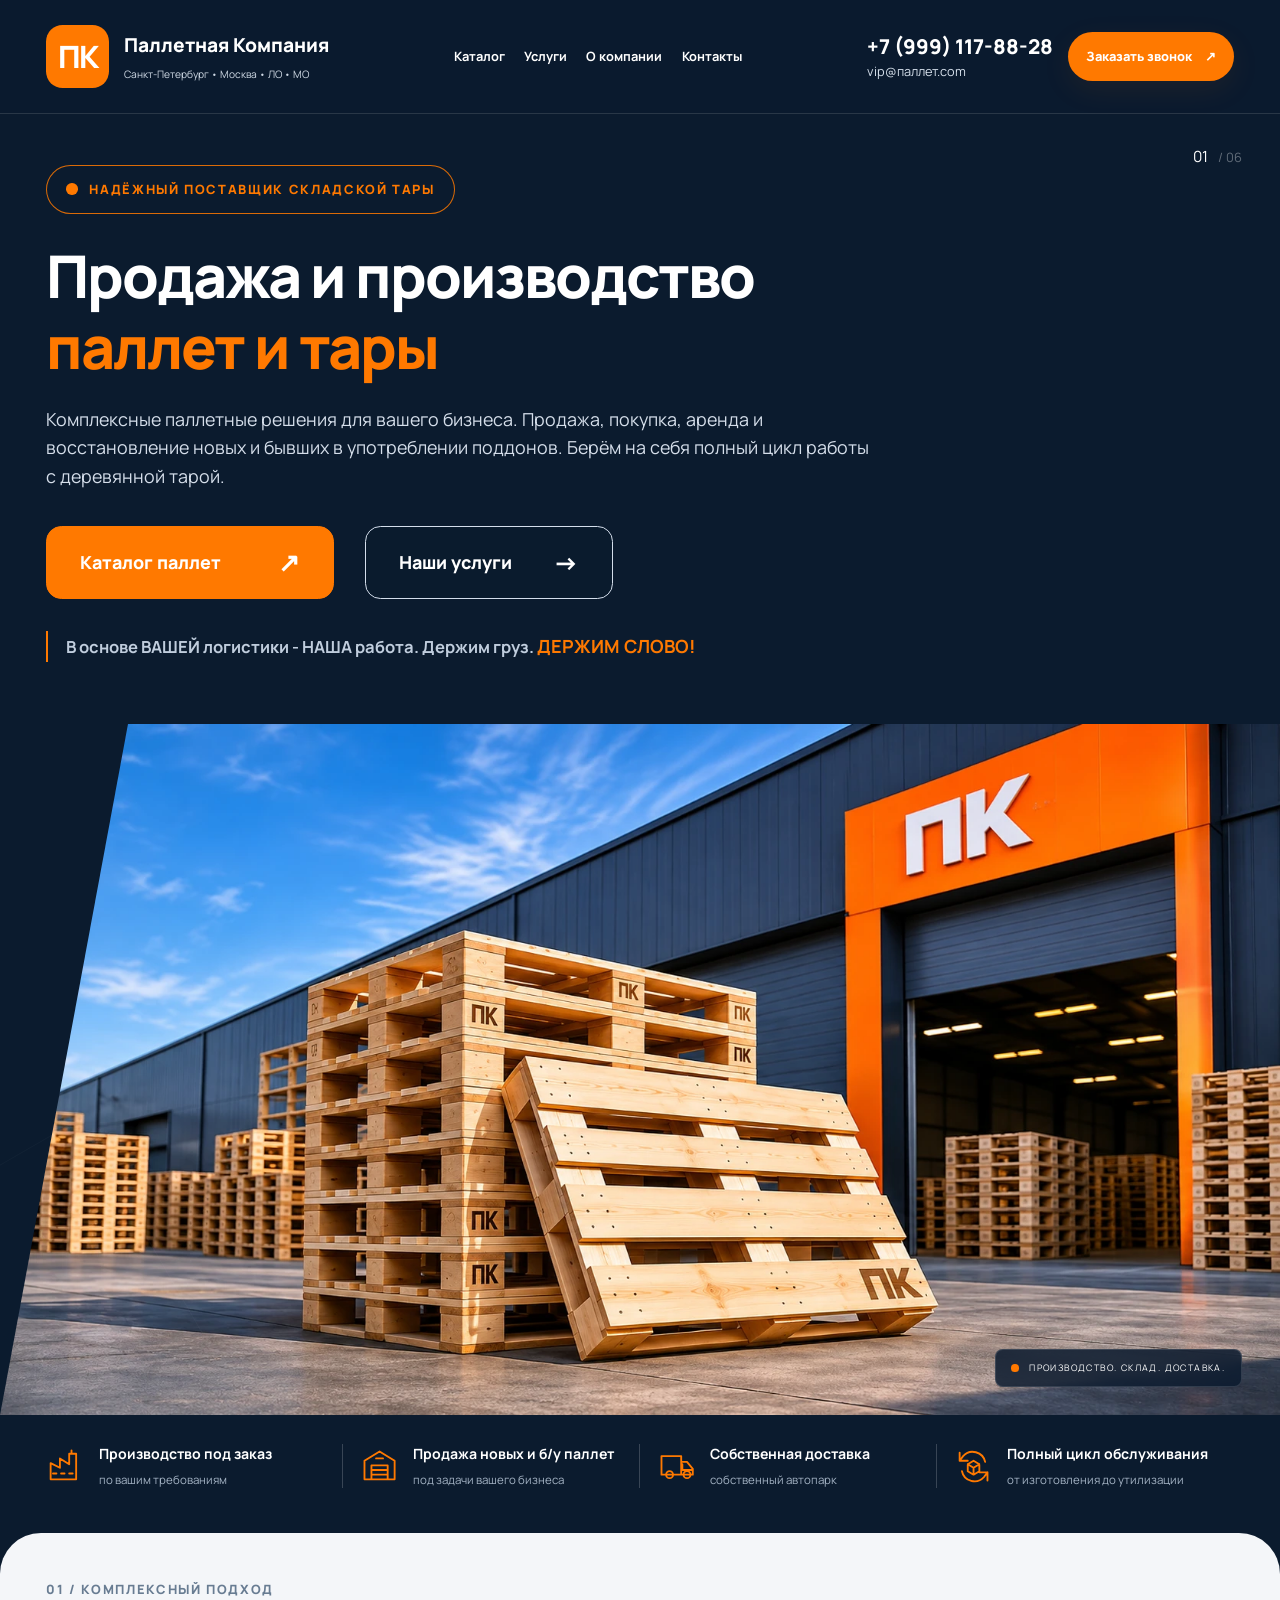
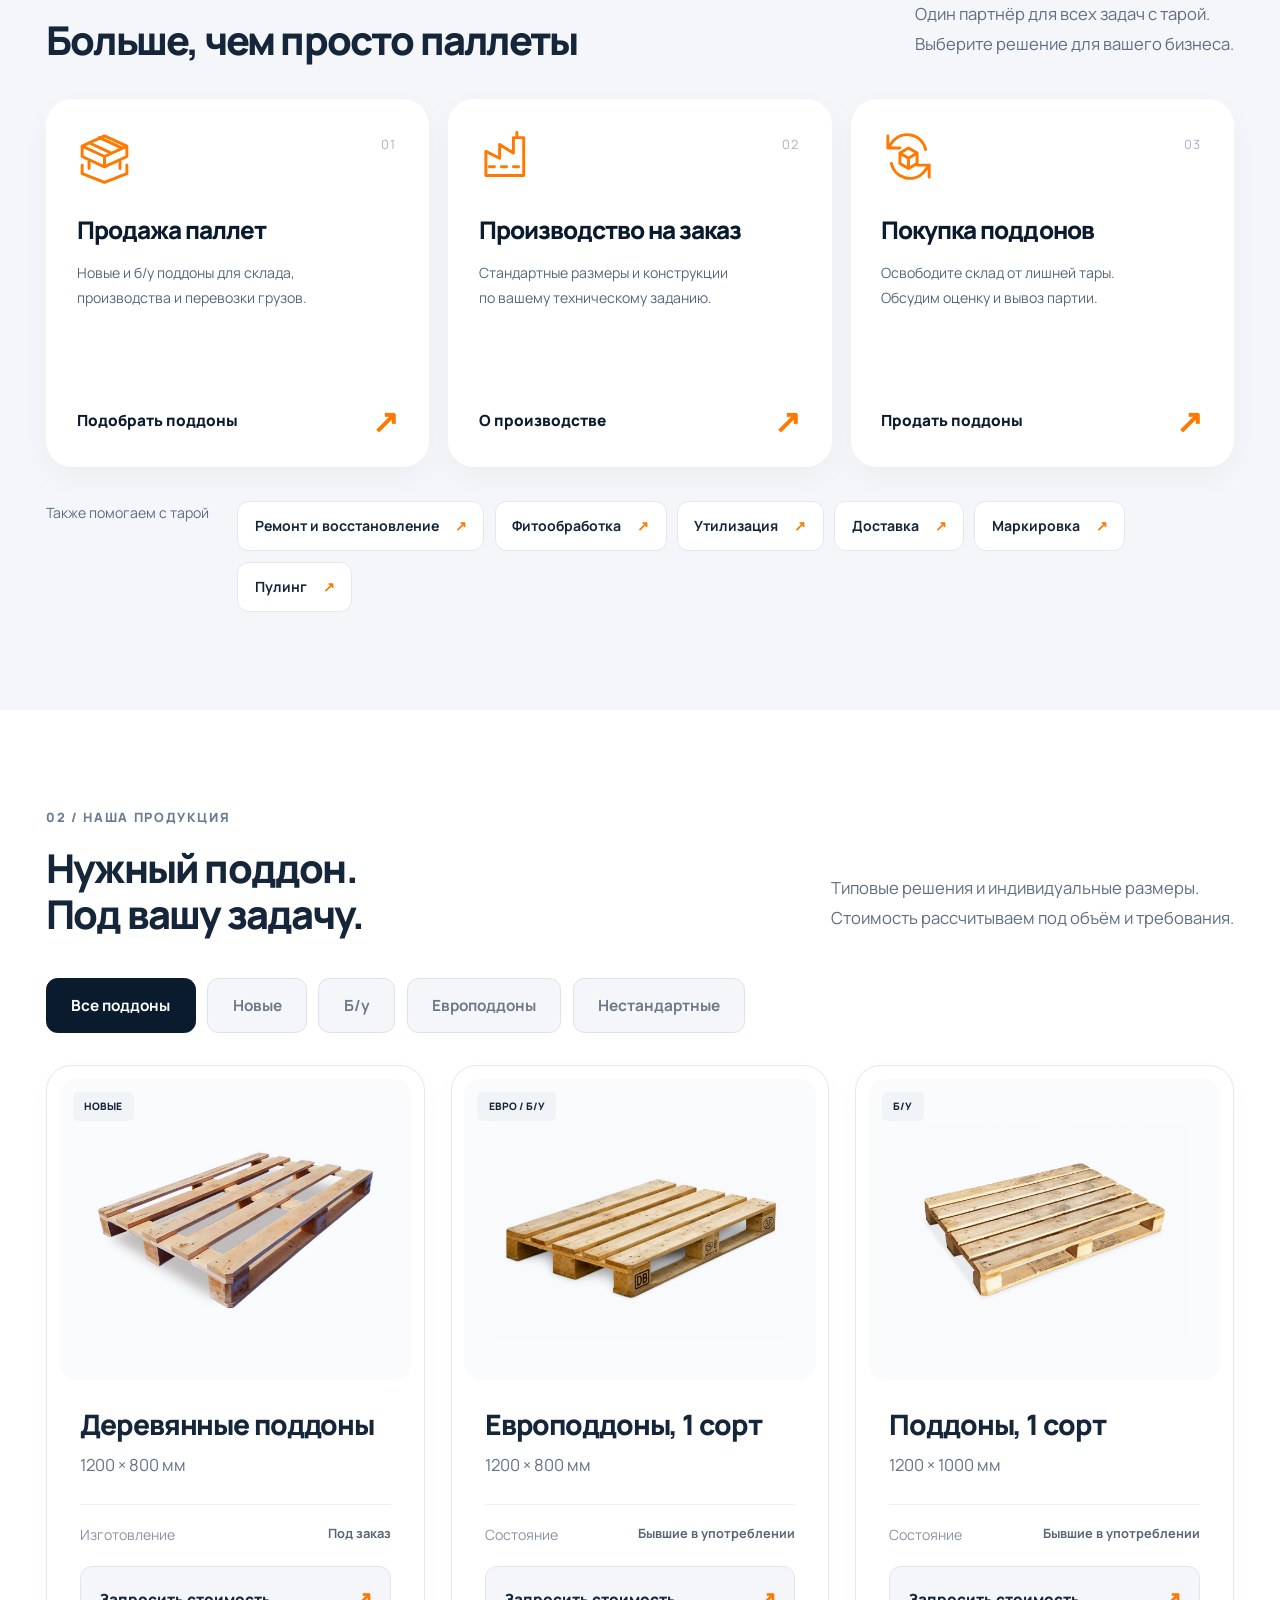
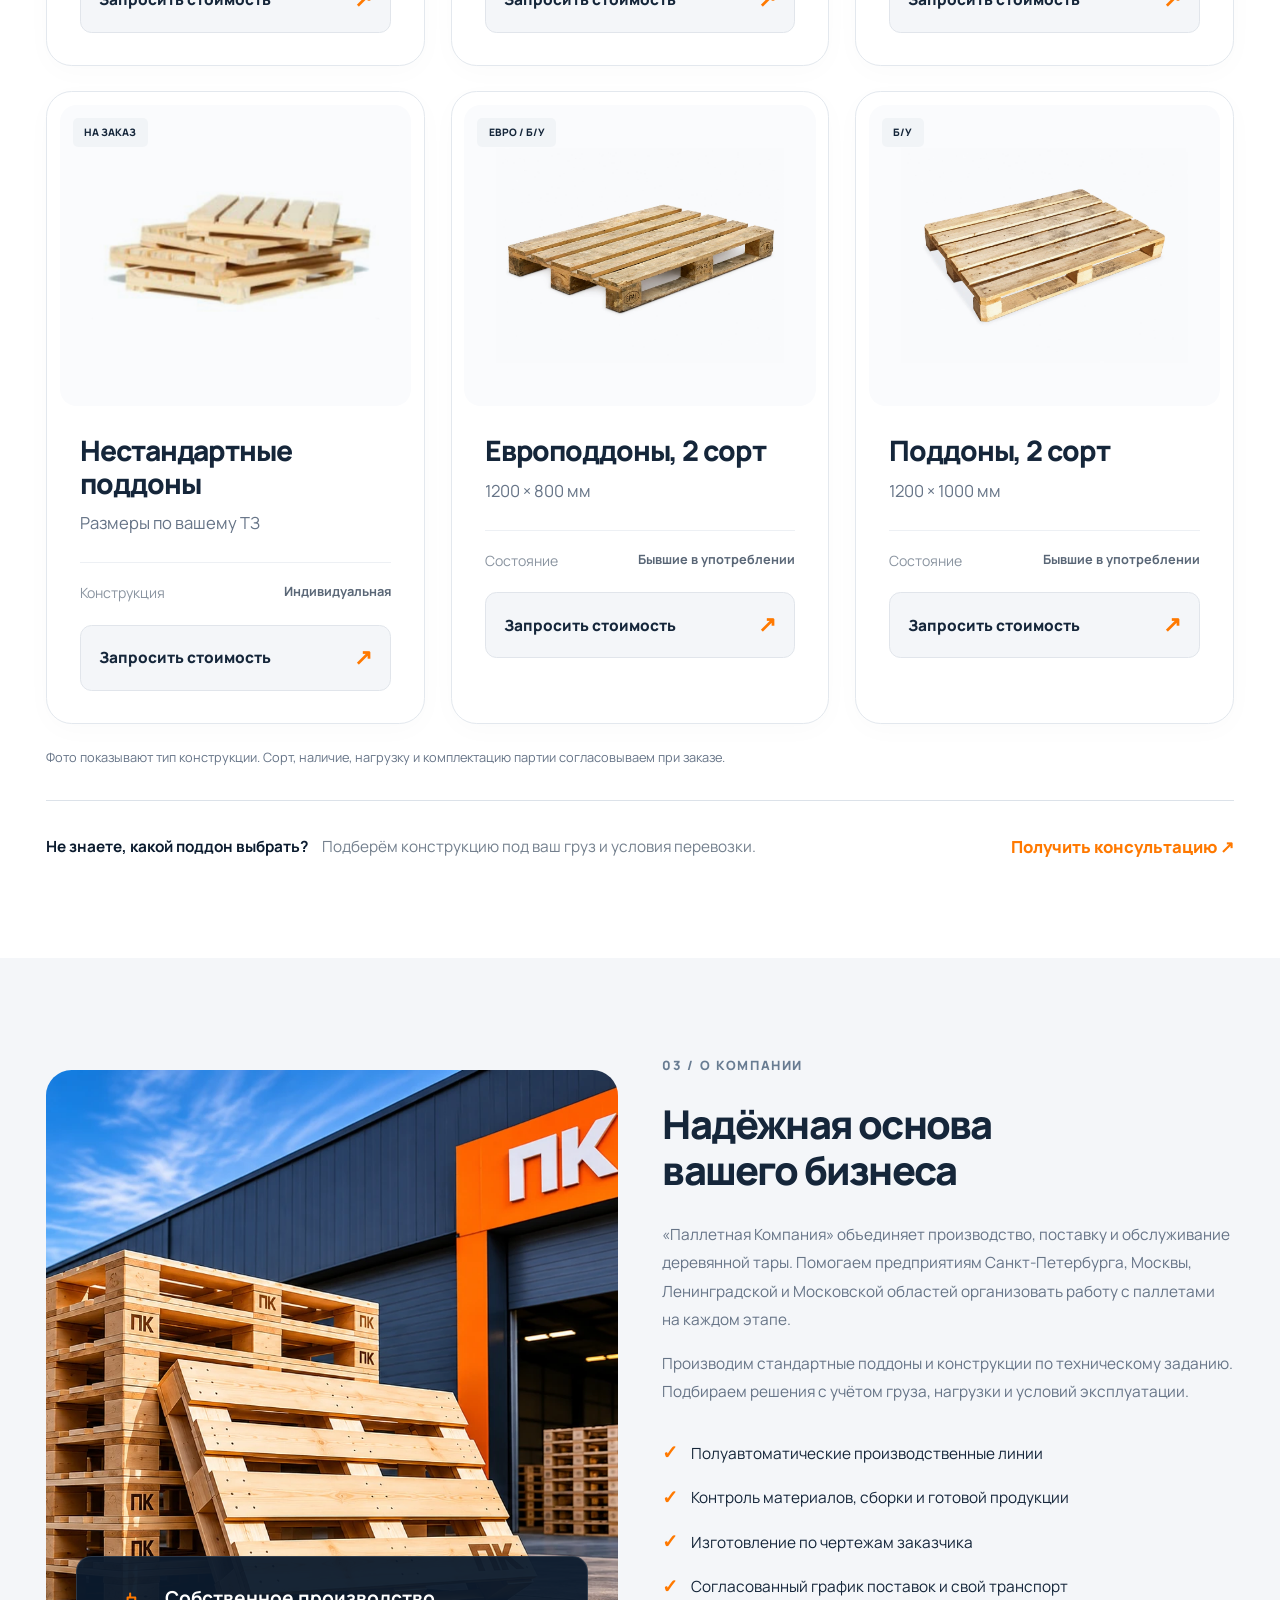
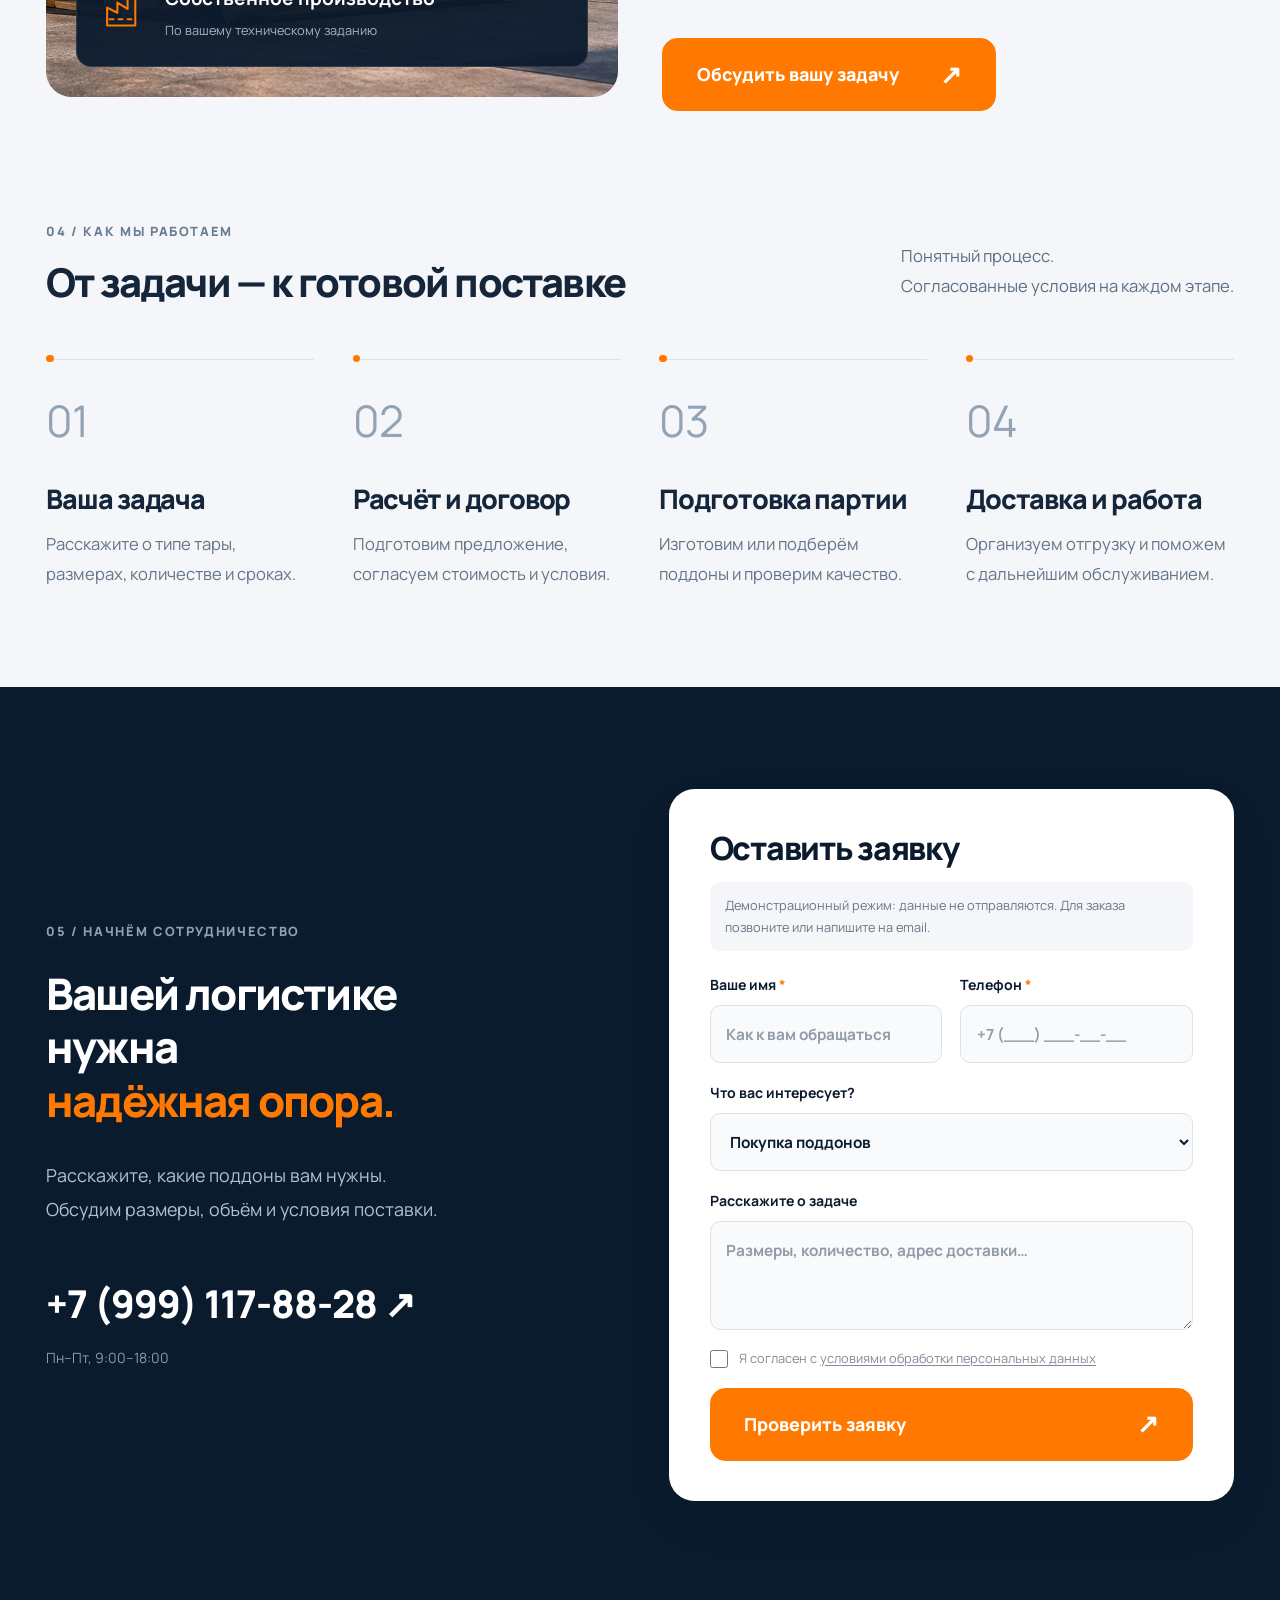
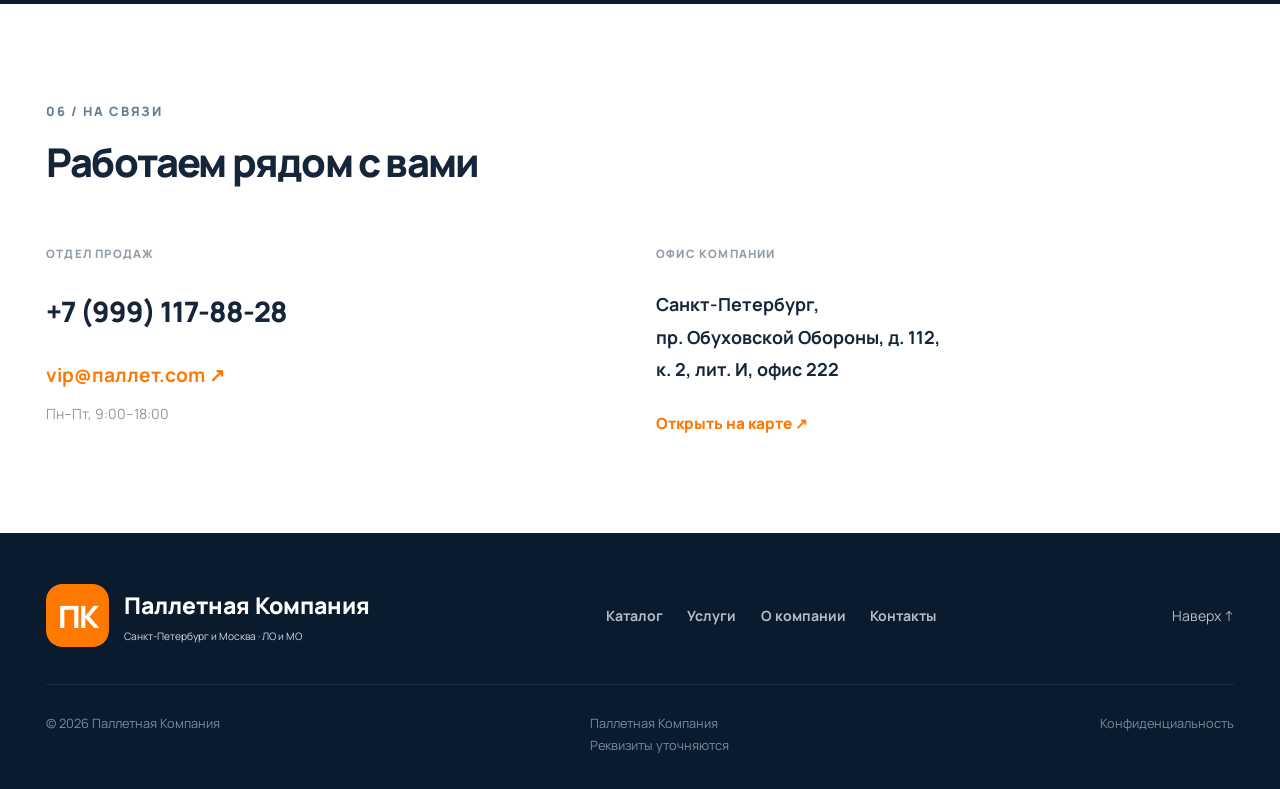
==== index.html @ 7d3e37d5 "Initial website" ====
<!doctype html>
<html lang="ru">
<head>
<meta charset="utf-8"><meta name="viewport" content="width=device-width, initial-scale=1">
<title>Паллетная Компания — производство и продажа паллет в Санкт-Петербурге, Москве, ЛО и МО</title>
<meta name="description" content="Новые и б/у деревянные поддоны, европаллеты и тара на заказ в Санкт-Петербурге, Москве, Ленинградской и Московской областях. Производство, покупка, ремонт, обработка и доставка.">
<meta name="theme-color" content="#0B1B2E"><meta property="og:type" content="website"><meta property="og:locale" content="ru_RU"><meta property="og:title" content="Паллетная Компания — Санкт-Петербург и Москва · ЛО и МО"><meta property="og:description" content="От производства до повторного использования. Поддоны и комплексные решения для вашей логистики."><meta property="og:image" content="assets/images/hero.jpg">
<link rel="icon" href="assets/icons/favicon.svg" type="image/svg+xml"><link rel="preload" href="assets/fonts/manrope.ttf" as="font" type="font/ttf" crossorigin><link rel="stylesheet" href="css/style.css"><link rel="stylesheet" href="css/visual.css"><script defer src="js/main.js"></script>
</head>
<body id="top">
<div class="page-intro" aria-hidden="true">
  <div class="page-intro__identity">
    <span class="page-intro__logo">ПК</span>
    <span class="page-intro__name">Паллетная Компания</span>
    <span class="page-intro__tagline">Санкт-Петербург и Москва · ЛО и МО</span>
    <span class="page-intro__track"><span></span></span>
  </div>
</div>
<a class="skip" href="#main">К содержимому</a>
<header class="header"><div class="container header-inner"><a class="brand" href="#top" aria-label="Паллетная Компания — на главную"><span class="brand-icon">ПК</span><span><strong>Паллетная Компания</strong><small>Санкт-Петербург • Москва • ЛО • МО</small></span></a><nav id="navigation" aria-label="Основная навигация"><a href="#catalog">Каталог</a><a href="#services">Услуги</a><a href="#about">О компании</a><a href="#contacts">Контакты</a></nav><div class="header-contact"><a href="tel:+79991178828">+7 (999) 117-88-28</a><a class="header-email" href="mailto:vip@xn--80akrarw.com" title="Почтовый ящик пока не настроен">vip@паллет.com</a><button class="text-button" data-request="Заказать звонок">Заказать звонок <span>↗</span></button></div><button class="menu-toggle" aria-label="Открыть меню" aria-expanded="false" aria-controls="navigation"><span></span><span></span></button></div></header>
<main id="main">
<section class="hero"><div class="hero-photo" role="img" aria-label="Деревянные паллеты у современного склада с оранжевой вывеской ПК"></div><div class="hero-grid"></div><div class="container hero-content"><div class="eyebrow badge"><span></span> Надёжный поставщик складской тары</div><h1><span class="intro-title intro-title--first">Продажа и производство</span><br> <span class="intro-title intro-title--second"><em>паллет и тары</em></span></h1><p>Комплексные паллетные решения для вашего бизнеса. Продажа, покупка, аренда и восстановление новых и бывших в употреблении поддонов. Берём на себя полный цикл работы с деревянной тарой.</p><div class="hero-actions"><a class="button" href="#catalog">Каталог паллет <span>↗</span></a><a class="button button-outline" href="#services">Наши услуги <span>→</span></a></div><div class="hero-note"><span class="line"></span><span> В основе ВАШЕЙ логистики - НАША работа. Держим груз. <span class="hero-note__accent">ДЕРЖИМ СЛОВО!</span></span></div></div><div class="photo-caption"><span class="orange-dot"></span> ПРОИЗВОДСТВО. СКЛАД. ДОСТАВКА.</div><div class="hero-index">01 <span>/ 06</span></div></section>
<div class="benefits"><div class="container benefit-grid"><div><svg><use href="#factory"/></svg><p><strong>Производство под заказ</strong><span>по вашим требованиям</span></p></div><div><svg><use href="#warehouse"/></svg><p><strong>Продажа новых и б/у паллет</strong><span>под задачи вашего бизнеса</span></p></div><div><svg><use href="#truck"/></svg><p><strong>Собственная доставка</strong><span>собственный автопарк</span></p></div><div><svg><use href="#cycle"/></svg><p><strong>Полный цикл обслуживания</strong><span>от изготовления до утилизации</span></p></div></div></div>
<section class="section services" id="services"><div class="container"><div class="section-head"><div><div class="eyebrow">01 / КОМПЛЕКСНЫЙ ПОДХОД</div><h2>Больше, чем просто паллеты</h2></div><p>Один партнёр для всех задач с тарой.<br>Выберите решение для вашего бизнеса.</p></div><div class="direction-grid"><a class="direction primary" href="#catalog"><span class="card-num">01</span><svg><use href="#pallet"/></svg><h3>Продажа паллет</h3><p>Новые и б/у поддоны для склада,<br>производства и перевозки грузов.</p><span class="card-link">Подобрать поддоны <b>↗</b></span></a><a class="direction" href="#production"><span class="card-num">02</span><svg><use href="#factory"/></svg><h3>Производство на заказ</h3><p>Стандартные размеры и конструкции<br>по вашему техническому заданию.</p><span class="card-link">О производстве <b>↗</b></span></a><button class="direction" data-request="Покупка поддонов"><span class="card-num">03</span><svg><use href="#cycle"/></svg><h3>Покупка поддонов</h3><p>Освободите склад от лишней тары.<br>Обсудим оценку и вывоз партии.</p><span class="card-link">Продать поддоны <b>↗</b></span></button></div><div class="additional-services"><span>Также помогаем с тарой</span><div class="service-pills"><button data-service="repair">Ремонт и восстановление <span>↗</span></button><button data-service="treatment">Фитообработка <span>↗</span></button><button data-service="recycle">Утилизация <span>↗</span></button><button data-service="delivery">Доставка <span>↗</span></button><button data-service="marking">Маркировка <span>↗</span></button><button data-service="pooling">Пулинг <span>↗</span></button></div></div></div></section>
<section class="section catalog" id="catalog"><div class="container"><div class="section-head"><div><div class="eyebrow">02 / НАША ПРОДУКЦИЯ</div><h2>Нужный поддон.<br>Под вашу задачу.</h2></div><p>Типовые решения и индивидуальные размеры.<br>Стоимость рассчитываем под объём и требования.</p></div><div class="filters" role="group" aria-label="Категории продукции"><button class="active" data-filter="all" aria-pressed="true">Все поддоны</button><button data-filter="new" aria-pressed="false">Новые</button><button data-filter="used" aria-pressed="false">Б/у</button><button data-filter="euro" aria-pressed="false">Европоддоны</button><button data-filter="custom" aria-pressed="false">Нестандартные</button></div><div class="product-grid">
<article class="product" data-category="new"><div class="product-image"><span class="tag">НОВЫЕ</span><img src="assets/images/new.jpg" width="300" height="225" loading="lazy" alt="Деревянный поддон стандартной конструкции"></div><div class="product-info"><h3>Деревянные поддоны</h3><p>1200 × 800 мм</p><div class="spec"><span>Изготовление</span><b>Под заказ</b></div><button data-request="Новые поддоны 1200 × 800 мм">Запросить стоимость <span>↗</span></button></div></article>
<article class="product" data-category="euro used"><div class="product-image"><span class="tag">ЕВРО / Б/У</span><img src="assets/images/euro-clean.webp" width="300" height="226" loading="lazy" alt="Деревянный европоддон первого сорта"></div><div class="product-info"><h3>Европоддоны, 1 сорт</h3><p>1200 × 800 мм</p><div class="spec"><span>Состояние</span><b>Бывшие в употреблении</b></div><button data-request="Европоддоны 1200 × 800 мм, 1 сорт">Запросить стоимость <span>↗</span></button></div></article>
<article class="product" data-category="used"><div class="product-image"><span class="tag">Б/У</span><img src="assets/images/standard-clean.webp" width="300" height="225" loading="lazy" alt="Деревянный поддон размером 1200 на 1000 миллиметров"></div><div class="product-info"><h3>Поддоны, 1 сорт</h3><p>1200 × 1000 мм</p><div class="spec"><span>Состояние</span><b>Бывшие в употреблении</b></div><button data-request="Поддоны 1200 × 1000 мм, 1 сорт">Запросить стоимость <span>↗</span></button></div></article>
<article class="product" data-category="custom new"><div class="product-image"><span class="tag">НА ЗАКАЗ</span><img src="assets/images/custom.jpg" width="347" height="153" loading="lazy" alt="Деревянная тара индивидуальной конструкции"></div><div class="product-info"><h3>Нестандартные поддоны</h3><p>Размеры по вашему ТЗ</p><div class="spec"><span>Конструкция</span><b>Индивидуальная</b></div><button data-request="Нестандартные поддоны по ТЗ">Запросить стоимость <span>↗</span></button></div></article>
<article class="product" data-category="euro used"><div class="product-image"><span class="tag">ЕВРО / Б/У</span><img src="assets/images/used-clean.webp" width="300" height="225" loading="lazy" alt="Европоддон бывший в употреблении, второй сорт"></div><div class="product-info"><h3>Европоддоны, 2 сорт</h3><p>1200 × 800 мм</p><div class="spec"><span>Состояние</span><b>Бывшие в употреблении</b></div><button data-request="Европоддоны 1200 × 800 мм, 2 сорт">Запросить стоимость <span>↗</span></button></div></article>
<article class="product" data-category="used"><div class="product-image"><span class="tag">Б/У</span><img src="assets/images/standard-clean.webp" width="300" height="225" loading="lazy" alt="Типовая конструкция деревянного поддона; сорт уточняется при заказе"></div><div class="product-info"><h3>Поддоны, 2 сорт</h3><p>1200 × 1000 мм</p><div class="spec"><span>Состояние</span><b>Бывшие в употреблении</b></div><button data-request="Поддоны 1200 × 1000 мм, 2 сорт">Запросить стоимость <span>↗</span></button></div></article>
</div><p class="catalog-note">Фото показывают тип конструкции. Сорт, наличие, нагрузку и комплектацию партии согласовываем при заказе.</p><div class="catalog-help"><span><strong>Не знаете, какой поддон выбрать?</strong> Подберём конструкцию под ваш груз и условия перевозки.</span><button class="text-button" data-request="Помощь с выбором поддонов">Получить консультацию ↗</button></div><div class="sr-only" id="filter-status" aria-live="polite"></div></div></section>
<section class="section about" id="about"><div class="container about-grid"><div class="production-visual" id="production"><img src="assets/images/warehouse-pk.webp" loading="lazy" width="1672" height="941" alt="Склад деревянных паллет и погрузчик"><div class="production-label"><svg><use href="#factory"/></svg><div>Собственное производство<small>По вашему техническому заданию</small></div></div></div><div class="about-copy"><div class="eyebrow">03 / О КОМПАНИИ</div><h2>Надёжная основа<br>вашего бизнеса</h2><p>«Паллетная Компания» объединяет производство, поставку и обслуживание деревянной тары. Помогаем предприятиям Санкт-Петербурга, Москвы, Ленинградской и Московской областей организовать работу с паллетами на каждом этапе.</p><p>Производим стандартные поддоны и конструкции по техническому заданию. Подбираем решения с учётом груза, нагрузки и условий эксплуатации.</p><ul class="check-list"><li>Полуавтоматические производственные линии</li><li>Контроль материалов, сборки и готовой продукции</li><li>Изготовление по чертежам заказчика</li><li>Согласованный график поставок и свой транспорт</li></ul><button class="button" data-request="Обсудить производство поддонов">Обсудить вашу задачу <span>↗</span></button></div></div></section>
<section class="section process"><div class="container"><div class="section-head"><div><div class="eyebrow">04 / КАК МЫ РАБОТАЕМ</div><h2>От задачи — к готовой поставке</h2></div><p>Понятный процесс.<br>Согласованные условия на каждом этапе.</p></div><div class="steps"><article><span>01</span><h3>Ваша задача</h3><p>Расскажите о типе тары, размерах, количестве и сроках.</p></article><article><span>02</span><h3>Расчёт и договор</h3><p>Подготовим предложение, согласуем стоимость и условия.</p></article><article><span>03</span><h3>Подготовка партии</h3><p>Изготовим или подберём поддоны и проверим качество.</p></article><article><span>04</span><h3>Доставка и работа</h3><p>Организуем отгрузку и поможем с дальнейшим обслуживанием.</p></article></div></div></section>
<section class="section request" id="request"><div class="container request-grid"><div><div class="eyebrow">05 / НАЧНЁМ СОТРУДНИЧЕСТВО</div><h2>Вашей логистике<br>нужна <em>надёжная опора.</em></h2><p>Расскажите, какие поддоны вам нужны.<br>Обсудим размеры, объём и условия поставки.</p><a class="request-phone" href="tel:+79991178828">+7 (999) 117-88-28 ↗</a><span class="hours">Пн–Пт, 9:00–18:00</span></div><form class="lead-form" data-lead><h3>Оставить заявку</h3><p class="demo-notice">Демонстрационный режим: данные не отправляются. Для заказа позвоните или напишите на email.</p><div class="form-row"><label>Ваше имя <span>*</span><input name="name" autocomplete="name" placeholder="Как к вам обращаться" required minlength="2" maxlength="80"></label><label>Телефон <span>*</span><input name="phone" type="tel" autocomplete="tel" placeholder="+7 (___) ___-__-__" required maxlength="24"></label></div><label>Что вас интересует?<select name="subject"><option>Покупка поддонов</option><option>Производство на заказ</option><option>Продажа б/у поддонов</option><option>Ремонт и восстановление</option><option>Фитосанитарная обработка</option><option>Утилизация</option><option>Доставка</option><option>Маркировка</option><option>Пулинг</option></select></label><label>Расскажите о задаче<textarea name="message" rows="3" placeholder="Размеры, количество, адрес доставки…" maxlength="2000"></textarea></label><label class="consent"><input type="checkbox" name="consent" required><span>Я согласен с <a href="privacy.html">условиями обработки персональных данных</a></span></label><button class="button" type="submit">Проверить заявку <span>↗</span></button><p class="form-status" role="status"></p></form></div></section>
<section class="section contacts" id="contacts"><div class="container"><div class="section-head"><div><div class="eyebrow">06 / НА СВЯЗИ</div><h2>Работаем рядом с вами</h2></div></div><div class="contact-grid"><div><span class="contact-label">ОТДЕЛ ПРОДАЖ</span><a class="contact-big" href="tel:+79991178828">+7 (999) 117-88-28</a><a class="contact-mail" href="mailto:vip@xn--80akrarw.com" title="Почтовый ящик пока не настроен">vip@паллет.com ↗</a><span class="hours">Пн–Пт, 9:00–18:00</span></div><div><span class="contact-label">ОФИС КОМПАНИИ</span><address>Санкт-Петербург,<br>пр. Обуховской Обороны, д. 112,<br>к. 2, лит. И, офис 222</address><a class="text-button map-link" href="https://yandex.ru/maps/?text=Санкт-Петербург%20Обуховской%20Обороны%20112%20корпус%202" target="_blank" rel="noopener">Открыть на карте ↗</a></div></div></div></section>
</main>
<footer><div class="container"><div class="footer-top"><a class="brand" href="#top"><span class="brand-icon">ПК</span><span><strong>Паллетная Компания</strong><small>Санкт-Петербург и Москва · ЛО и МО</small></span></a><nav aria-label="Навигация в подвале"><a href="#catalog">Каталог</a><a href="#services">Услуги</a><a href="#about">О компании</a><a href="#contacts">Контакты</a></nav><a href="#top" class="footer-up">Наверх ↑</a></div><div class="footer-bottom"><span>© 2026 Паллетная Компания</span><span>Паллетная Компания<br>Реквизиты уточняются</span><a href="privacy.html">Конфиденциальность</a></div></div></footer>
<button class="back-top" aria-label="Вернуться наверх" hidden>↑</button>
<dialog id="request-dialog" aria-labelledby="dialog-title"><button class="dialog-close" aria-label="Закрыть окно">×</button><div class="eyebrow">ДАВАЙТЕ ОБСУДИМ</div><h2 id="dialog-title">Заказать звонок</h2><p id="dialog-description"></p><form data-lead class="lead-form"><p class="demo-notice">Демонстрационный режим. Заявка не отправляется. Связаться напрямую: <a href="tel:+79991178828">+7 (999) 117-88-28</a>.</p><input name="subject" type="hidden"><label>Ваше имя *<input name="name" autocomplete="name" required minlength="2" maxlength="80" placeholder="Как к вам обращаться"></label><label>Телефон *<input name="phone" type="tel" autocomplete="tel" required maxlength="24" placeholder="+7 (___) ___-__-__"></label><label class="consent"><input name="consent" type="checkbox" required><span>Я согласен с <a href="privacy.html">условиями обработки персональных данных</a></span></label><button class="button" type="submit">Проверить заявку <span>↗</span></button><p class="form-status" role="status"></p></form></dialog>
<svg class="svg-defs" xmlns="http://www.w3.org/2000/svg"><defs>
<symbol id="factory" viewBox="0 0 32 32"><path d="M4 27V13l8 4V9l8 5V5h6v22H4Zm2-5h3m4 0h3m4 0h3M22 5V2"/></symbol>
<symbol id="warehouse" viewBox="0 0 32 32"><path d="M3 27V11l13-8 13 8v16H3Zm6 0V15h14v12M9 19h14M9 23h14M13 9h6"/></symbol>
<symbol id="truck" viewBox="0 0 32 32"><path d="M3 7h17v16H3V7Zm17 5h5l5 6v5H20m1-9v5h8M7 23a3 3 0 1 0 6 0 3 3 0 0 0-6 0Zm15 0a3 3 0 1 0 6 0 3 3 0 0 0-6 0Z"/></symbol>
<symbol id="cycle" viewBox="0 0 32 32"><path d="M26 12A11 11 0 0 0 7 7l-3 4m0-7v7h7M6 20a11 11 0 0 0 19 5l3-4m0 7v-7h-7M11 14l5-3 5 3v6l-5 3-5-3v-6Zm0 0 5 3 5-3m-5 3v6"/></symbol>
<symbol id="pallet" viewBox="0 0 32 32"><path d="m3 10 13-6 13 6-13 6-13-6Zm0 0v6l13 6 13-6v-6M3 21v5l13 5 13-5v-5M16 16v6M7 8l13 6m-7-9 13 6M7 18v5m18-5v5"/></symbol>
</defs></svg>
</body></html>
---- css/style.css ----
@font-face{font-family:Manrope;src:url('../assets/fonts/manrope-700.ttf') format('truetype');font-weight:600 700;font-style:normal;font-display:swap}
@font-face{font-family:Manrope;src:url('../assets/fonts/manrope-800.ttf') format('truetype');font-weight:800;font-style:normal;font-display:swap}
@font-face{font-family:Manrope;src:url('../assets/fonts/manrope.ttf') format('truetype');font-weight:400;font-style:normal;font-display:swap}
:root{--navy:#0b1b2e;--blue:#142a43;--orange:#ff7900;--light:#f4f6f9;--text:#15263a;--muted:#6c7785;--border:#e0e5eb;--radius:0.875rem}*{box-sizing:border-box}html{scroll-behavior:smooth;scroll-padding-top:6.875rem}body{margin:0;font-family:Manrope,Arial,sans-serif;color:var(--text);font-size:0.875rem;line-height:1.65;background:white}button,input,textarea,select{font:inherit}button,a{-webkit-tap-highlight-color:transparent}a{color:inherit;text-decoration:none}button{cursor:pointer}button:disabled{cursor:wait}button{color:inherit}img{max-width:100%;display:block}svg{width:2rem;height:2rem;fill:none;stroke:currentColor;stroke-width:1.6;stroke-linecap:round;stroke-linejoin:round;flex-shrink:0}h1,h2,h3,p{margin:0}h1,h2,h3{line-height:1.16;letter-spacing:-.04em}h2{font-size:clamp(1.875rem,3.1vw,2.75rem);font-weight:800}h3{font-size:1.3125rem;font-weight:800}p{color:var(--muted)}em{font-style:normal;color:var(--orange)}button{border:0;background:none}a,button{transition:background .2s,color .2s,transform .2s,box-shadow .2s}a:focus-visible,button:focus-visible,input:focus-visible,select:focus-visible,textarea:focus-visible{outline:0.1875rem solid var(--orange);outline-offset:0.25rem}.container{width:calc(100% - 6rem);max-width:80rem;margin:auto}.header{position:sticky;top:0;z-index:30;background:#fff;border-bottom:1px solid var(--border)}.header-inner{height:5.875rem;display:flex;align-items:center;justify-content:space-between;gap:1.5rem}.header.scrolled{box-shadow:0 0.3125rem 1.5625rem #0b1b2e0c}.brand{display:flex;align-items:center;gap:0.75rem;flex-shrink:0}.brand-icon{width:3.0625rem;height:3.0625rem;display:grid;place-items:center;background:var(--orange);color:white;font-weight:800;font-size:1.4375rem;letter-spacing:-2px;border-radius:0.4375rem}.brand strong{display:block;font-size:1.0625rem;font-weight:800;letter-spacing:-.0.375rem}.brand small{display:block;color:#7e8894;font-size:0.625rem;letter-spacing:.2px;margin-top:0.1875rem}nav{display:flex;gap:1.8125rem;font-size:0.75rem;font-weight:700}nav a:hover{color:var(--orange)}.header-contact{text-align:right}.header-contact>a{display:block;font-size:1.125rem;letter-spacing:-.0.3125rem;font-weight:800}.text-button{color:var(--orange);font-size:0.75rem;font-weight:800;padding:0;text-align:left}.text-button:hover{color:#c85c00}.header-contact .text-button{font-size:0.6875rem}.header-contact .text-button span{margin-left:0.5rem}.menu-toggle{display:none}.hero{position:relative;isolation:isolate;background:var(--navy);color:white;overflow:hidden;min-height:35.625rem}.hero-photo{position:absolute;inset:0 0 0 42%;z-index:-3;background:url('../assets/images/hero-warehouse.webp') right center/auto 100% no-repeat;clip-path:none}.hero:after{content:"";position:absolute;inset:0;background:linear-gradient(90deg,#0b1b2e 22%,#0b1b2ef5 34%,#0b1b2e80 57%,#0b1b2e10 100%);z-index:-2}.hero-grid{position:absolute;width:31.25rem;height:31.25rem;left:-17.5rem;bottom:-22.5rem;border:1px solid #ffffff16;transform:rotate(-30deg);z-index:-1}.hero-content{padding-top:3.8125rem;padding-bottom:4.0625rem}.eyebrow{color:#85909c;font-size:0.625rem;letter-spacing:1.65px;font-weight:800;margin-bottom:1.1875rem}.badge{display:inline-flex;align-items:center;gap:0.5625rem;border:1px solid #ffffff25;border-radius:2.5rem;padding:0.4375rem 0.75rem;color:#d5dce5;font-size:0.625rem;letter-spacing:.0.1875rem;margin-bottom:1.5625rem;background:#142a4366}.badge>span,.orange-dot{display:inline-block;width:0.375rem;height:0.375rem;border-radius:50%;background:var(--orange)}h1{font-size:clamp(2.5rem,4.3vw,3.8125rem);line-height:1.11;letter-spacing:-0.1625rem;font-weight:800;max-width:47.5rem}.hero p{font-size:0.875rem;line-height:1.85;margin-top:1.5rem;color:#bac3cf}.hero-actions{display:flex;gap:0.75rem;margin-top:1.9375rem}.button{min-height:3.0625rem;background:var(--orange);color:var(--navy);display:inline-flex;align-items:center;justify-content:space-between;gap:2rem;padding:0.875rem 1.4375rem;border:1px solid var(--orange);border-radius:0.4375rem;font-size:0.75rem;font-weight:800;line-height:1.4}.button:hover{background:#ff902c;border-color:#ff902c;transform:translateY(-2px);box-shadow:0 0.5rem 1.375rem #ff790022}.button span{font-size:1.25rem;line-height:1}.button-outline{background:#13263c88;color:white;border-color:#ffffff38}.button-outline:hover{background:#ffffff15;border-color:#ffffff80}.hero-note{display:flex;align-items:center;gap:0.6875rem;color:#8393a6;font-size:0.625rem;margin-top:2.4375rem}.line{height:1px;width:1.8125rem;background:var(--orange)}.photo-caption{position:absolute;right:3rem;bottom:3.375rem;display:flex;align-items:center;gap:0.5rem;background:#0b1b2ea8;backdrop-filter:blur(0.375rem);border:1px solid #ffffff22;border-radius:0.3125rem;padding:0.625rem 0.875rem;font-size:0.5rem;letter-spacing:1.4px}.hero-index{position:absolute;right:3rem;top:2.5rem;font-size:0.75rem}.hero-index span{color:#d1d5da70;font-size:0.625rem;margin-left:0.3125rem}.benefits{background:var(--navy);color:white;border-top:1px solid #ffffff13}.benefit-grid{display:grid;grid-template-columns:repeat(4,1fr);padding:1.6875rem 0}.benefit-grid>div{display:flex;align-items:center;gap:1.0625rem;border-right:1px solid #ffffff17;padding-left:1.625rem}.benefit-grid>div:first-child{padding-left:0}.benefit-grid>div:last-child{border:0}.benefit-grid svg{color:var(--orange);width:1.9375rem}.benefit-grid strong{font-size:0.9375rem;display:block;color:#fff}.benefit-grid span{font-size:0.625rem;color:#91a0b0;display:block;margin-top:0.1875rem}.section{padding:5.0625rem 0;scroll-margin-top:0.625rem}.section-head{display:flex;align-items:flex-end;justify-content:space-between;gap:1.875rem;margin-bottom:2.0625rem}.section-head .eyebrow{margin-bottom:0.8125rem}.section-head>p{font-size:0.75rem;line-height:1.8;padding-bottom:0.1875rem}.direction-grid{display:grid;grid-template-columns:repeat(3,1fr);gap:1.125rem}.direction{position:relative;border-radius:var(--radius);background:var(--light);padding:1.8125rem;text-align:left;border:1px solid #e8edf2;display:flex;flex-direction:column;align-items:flex-start;min-height:17.25rem}.direction:hover{transform:translateY(-0.3125rem);box-shadow:0 0.9375rem 1.875rem #0b1b2e0b}.direction.primary{background:var(--blue);color:white;border-color:var(--blue)}.direction>svg{color:var(--orange);width:2.375rem;height:2.375rem;margin-bottom:1.75rem}.card-num{position:absolute;right:1.5625rem;top:1.6875rem;font-size:0.625rem;color:#9aa4b0;letter-spacing:1px}.direction h3{font-size:1.3125rem;margin-bottom:0.75rem}.direction p{font-size:0.75rem;line-height:1.8}.direction.primary p{color:#a7b5c5}.card-link{display:flex;align-items:center;justify-content:space-between;width:100%;font-size:0.6875rem;font-weight:800;border-top:1px solid #0b1b2e0e;margin-top:1.4375rem;padding-top:1.0625rem}.primary .card-link{border-color:#ffffff18}.card-link b{color:var(--orange);font-size:1.1875rem;line-height:1}.additional-services{margin-top:1.75rem;display:flex;align-items:center;gap:1.5625rem}.additional-services>span{font-size:0.625rem;color:#818b97;white-space:nowrap}.service-pills{display:flex;flex-wrap:wrap;gap:0.4375rem}.service-pills button{border:1px solid var(--border);padding:0.5rem 0.6875rem;border-radius:0.375rem;font-size:0.625rem;font-weight:700}.service-pills button span{color:var(--orange);margin-left:0.625rem}.service-pills button:hover{background:var(--light);border-color:#9faab8}.catalog{background:var(--light)}.filters{display:flex;gap:0.4375rem;margin-bottom:1.5625rem;flex-wrap:wrap}.filters button{border:1px solid #dce2e9;border-radius:0.375rem;padding:0.625rem 1.125rem;color:#6d7987;font-size:0.6875rem;font-weight:700;background:#fff}.filters button.active{background:var(--navy);border-color:var(--navy);color:#fff}.filters button:hover{border-color:var(--navy)}.product-grid{display:grid;grid-template-columns:repeat(3,1fr);gap:1.25rem}.product{background:white;border:1px solid var(--border);border-radius:var(--radius);overflow:hidden;transition:transform .25s,box-shadow .25s}.product:hover{transform:translateY(-0.25rem);box-shadow:0 0.75rem 1.875rem #0b1b2e0b}.product-image{height:13.4375rem;position:relative;margin:0.625rem 0.625rem 0;background:#fff;overflow:hidden}.product-image img{width:100%;height:100%;object-fit:contain;padding:1.375rem;transition:transform .3s}.product:hover img{transform:scale(1.04)}.tag{position:absolute;z-index:1;top:0.625rem;left:0.625rem;font-size:0.5rem;font-weight:800;letter-spacing:.0.375rem;background:#f1f4f7;border-radius:0.25rem;padding:0.3125rem 0.5625rem}.product-info{padding:1.0625rem 1.5rem 1.375rem}.product h3{font-size:1.25rem;margin-bottom:0.5rem}.product-info>p{font-size:0.75rem}.spec{display:flex;justify-content:space-between;gap:0.375rem;margin:1.25rem 0 1rem;border-top:1px solid #edf0f4;padding-top:0.875rem;font-size:0.625rem;color:#8a94a0}.spec b{font-size:0.5625rem;font-weight:600;color:#596676}.product-info>button{display:flex;align-items:center;justify-content:space-between;width:100%;padding:0.6875rem 0.875rem;border:1px solid #e1e5eb;border-radius:0.375rem;font-size:0.6875rem;font-weight:800}.product-info>button span{color:var(--orange);font-size:1.0625rem}.product-info>button:hover{border-color:var(--orange);background:#fff7ef}.catalog-note{font-size:0.625rem;margin-top:1.125rem}.catalog-help{margin-top:1.5625rem;padding:1.4375rem 0 0;border-top:1px solid #dce2e9;display:flex;align-items:center;justify-content:space-between;gap:1.25rem;font-size:0.6875rem;color:#74808e}.catalog-help strong{color:var(--navy);margin-right:0.5rem}.about-grid{display:grid;grid-template-columns:1fr 1fr;gap:4.375rem;align-items:center}.production-visual{position:relative;scroll-margin-top:7.8125rem}.production-visual>img{width:100%;height:30rem;object-fit:cover;border-radius:var(--radius)}.production-label{position:absolute;bottom:1.4375rem;left:1.4375rem;right:1.4375rem;display:flex;align-items:center;gap:1.0625rem;background:#0b1b2ef0;color:white;border:1px solid #ffffff20;padding:1.25rem;border-radius:0.5625rem;font-weight:700;font-size:0.9375rem}.production-label svg{color:var(--orange)}.production-label small{display:block;color:#a4b2c2;font-size:0.625rem;font-weight:400;margin-top:0.25rem}.about-copy h2{margin-bottom:1.375rem}.about-copy p{font-size:0.75rem;line-height:1.95;margin-top:0.75rem}.check-list{list-style:none;padding:0;margin:1.5rem 0 1.75rem}.check-list li{font-size:0.6875rem;margin:0.625rem 0;display:flex;gap:0.625rem;align-items:center}.check-list li:before{content:'✓';color:var(--orange);font-weight:800;font-size:0.9375rem}.process{padding-top:1.875rem}.steps{display:grid;grid-template-columns:repeat(4,1fr);gap:1.875rem;margin-top:2.625rem}.steps article{border-top:1px solid #dce2e9;padding-top:1.25rem;position:relative}.steps article:before{content:'';width:0.375rem;height:0.375rem;background:var(--orange);position:absolute;top:-0.25rem;border-radius:50%}.steps article>span{font-size:1.875rem;letter-spacing:-1px;color:#b3bdc8;display:block;margin-bottom:1.25rem}.steps h3{font-size:1.125rem;margin-bottom:0.75rem}.steps p{font-size:0.6875rem;max-width:14.375rem;line-height:1.85}.request{background:var(--navy);color:white;position:relative;overflow:hidden}.request-grid{display:grid;grid-template-columns:1fr 1fr;gap:5.9375rem;align-items:center}.request .eyebrow{color:#90a0b3}.request h2{font-size:clamp(1.9375rem,3.3vw,2.9375rem);line-height:1.23}.request h2 em{display:block}.request-grid>div>p{color:#96a6b8;font-size:0.75rem;line-height:1.9;margin-top:1.5rem}.request-phone{display:block;font-size:1.625rem;font-weight:800;letter-spacing:-1px;margin-top:2.25rem}.hours{display:block;font-size:0.6875rem;color:#8c98a6;margin-top:0.5rem}.lead-form{background:white;color:var(--navy);padding:1.875rem;border-radius:var(--radius)}.lead-form h3{font-size:1.4375rem;margin-bottom:0.75rem}.demo-notice{font-size:0.625rem;line-height:1.7;color:#687687;background:#f4f6f9;padding:0.625rem 0.75rem;border-radius:0.3125rem;margin-bottom:1.0625rem}.demo-notice a{text-decoration:underline}.form-row{display:grid;grid-template-columns:1fr 1fr;gap:0.875rem}label{display:block;font-size:0.625rem;font-weight:700;margin-bottom:0.875rem}label>span:not(.consent span){color:var(--orange)}input:not([type=checkbox]),select,textarea{display:block;width:100%;min-width:0;margin-top:0.4375rem;border:1px solid #dce2e9;border-radius:0.3125rem;padding:0.75rem;font-size:0.6875rem;background:#fafbfc;color:var(--navy)}textarea{resize:vertical;min-height:4.875rem;max-height:15.625rem}input::placeholder,textarea::placeholder{color:#929ba7}input:user-invalid{border-color:#b92929}.consent{display:flex;align-items:flex-start;gap:0.5625rem;font-size:0.5625rem;font-weight:400;color:#818c99;line-height:1.7}.consent input{accent-color:var(--orange);flex-shrink:0;margin:2px 0;width:0.875rem;height:0.875rem}.consent a{text-decoration:underline;text-underline-offset:2px}.lead-form>.button{width:100%}.form-status{font-size:0.6875rem;margin-top:0.625rem;line-height:1.8;color:#425d46}.form-status:empty{display:none}.contact-grid{display:grid;grid-template-columns:1fr 1fr 1fr;gap:2.8125rem;padding-top:0.875rem}.contact-grid>div{display:flex;flex-direction:column;align-items:flex-start}.contact-label{color:#929da9;font-size:0.5625rem;letter-spacing:1.2px;font-weight:800;margin-bottom:1.25rem}.contact-big{font-size:1.5625rem;font-weight:800;letter-spacing:-1px}.contact-grid>div>a:not(.contact-big):not(.text-button){font-size:0.9375rem}.contact-grid .contact-mail{margin-top:1.25rem;color:var(--orange);font-weight:700}.contact-grid address{font-style:normal;font-size:1rem;line-height:1.8;font-weight:600}.map-link{margin-top:1.25rem}.contact-callout{padding:1.5625rem;background:var(--light);border-radius:0.75rem}.contact-callout svg{color:var(--orange);width:1.625rem;height:1.625rem;margin-bottom:0.9375rem}.contact-callout h3{font-size:1.125rem;margin-bottom:0.625rem}.contact-callout p{font-size:0.6875rem;line-height:1.8;margin-bottom:1.125rem}footer{background:var(--navy);color:white;padding:2.1875rem 0 1.4375rem}.footer-top{display:flex;justify-content:space-between;align-items:center;padding-bottom:1.8125rem;gap:1.5rem}.footer-top .brand-icon{width:2.6875rem;height:2.6875rem;font-size:1.3125rem}.footer-top .brand strong{font-size:0.9375rem}.footer-top nav{font-size:0.6875rem;color:#b2bdca}.footer-up{font-size:0.6875rem;color:#b2bdca}.footer-bottom{border-top:1px solid #ffffff12;padding-top:1.375rem;display:flex;align-items:flex-start;justify-content:space-between;gap:1.875rem;color:#7c8a9d;font-size:0.5625rem}.skip{position:fixed;top:-6.25rem;left:1rem;background:var(--orange);padding:0.75rem;z-index:100}.skip:focus{top:0.75rem}.sr-only{position:absolute;width:1px;height:1px;clip-path:inset(50%);overflow:hidden}.svg-defs{position:absolute;width:0;height:0;overflow:hidden}.back-top{position:fixed;right:1.375rem;bottom:1.375rem;background:white;color:var(--navy);border:1px solid var(--border);box-shadow:0 0.25rem 1.25rem #0001;border-radius:50%;width:2.6875rem;height:2.6875rem;z-index:25;font-size:1.3125rem}.back-top[hidden],[hidden]{display:none!important}dialog{border:0;border-radius:0.9375rem;max-width:29.375rem;width:calc(100% - 2rem);padding:2rem;color:var(--navy);box-shadow:0 1.5625rem 6.25rem #0004;max-height:90dvh;overflow:auto}dialog::backdrop{background:#061222bb;backdrop-filter:blur(0.25rem)}dialog h2{font-size:1.75rem;margin-bottom:0.875rem}dialog .eyebrow{margin-bottom:0.8125rem}dialog .lead-form{padding:0;margin-top:1.25rem}dialog #dialog-description{font-size:0.75rem;line-height:1.9}.dialog-close{position:absolute;right:0.8125rem;top:0.625rem;font-size:1.75rem;line-height:1;width:2.1875rem;height:2.1875rem}.dialog-close:hover{background:var(--light);border-radius:50%}body.modal-open{overflow:hidden}.reveal-ready{opacity:0;transform:translateY(1.125rem);transition:opacity .55s,transform .55s}.reveal-ready.visible{opacity:1;transform:none}.legal{max-width:50rem;padding:3.75rem 1.5rem;margin:auto}.legal h1{font-size:2.375rem;letter-spacing:-1px;margin:1.5625rem 0}.legal h2{font-size:1.4375rem;margin:1.875rem 0 0.9375rem}.legal p{margin:0.75rem 0}.legal a{text-decoration:underline;color:#bb5700}
@media(min-width: 130em){.hero{min-height:40.625rem}.hero-content{padding-top:5.3125rem;padding-bottom:5.3125rem}h1{font-size:4.25rem}.hero p{font-size:1rem}.hero-photo{background-size:auto 100%}.hero-note{margin-top:3.4375rem}}
@media(max-width: 89.375em){.container{width:calc(100% - 3.5rem)}.header-inner{gap:1.125rem}.brand strong{font-size:0.9375rem}.brand-icon{width:2.6875rem;height:2.6875rem;font-size:1.3125rem}nav{gap:1.1875rem;font-size:0.6875rem}.header-contact>a{font-size:1rem}.hero h1{font-size:3.125rem}.hero-photo{left:30%}.benefit-grid>div{gap:0.75rem;padding-left:1.125rem}.benefit-grid strong{font-size:0.8125rem}.benefit-grid span{font-size:0.5625rem}.benefit-grid svg{width:1.6875rem}.direction{padding:1.4375rem}.direction h3{font-size:1.125rem}.direction p{font-size:0.6875rem}.additional-services{align-items:flex-start}.about-grid{gap:2.375rem}.request-grid{gap:2.8125rem}.contact-grid{gap:1.5625rem}.contact-big{font-size:1.3125rem}.product-info{padding:1rem 1.125rem}.product h3{font-size:1.125rem}.contact-grid address{font-size:0.875rem}}
@media(max-width: 69.0625em){.header-inner{height:5rem}.header nav{position:absolute;top:5rem;left:0;right:0;display:none;padding:1.375rem 1.75rem;background:white;border-bottom:1px solid var(--border);box-shadow:0 1.25rem 1.875rem #0001;flex-direction:column;gap:0}.header nav.open{display:flex}.header nav a{padding:0.8125rem 0;font-size:0.9375rem}.menu-toggle{width:2.6875rem;height:2.6875rem;display:flex;flex-direction:column;justify-content:center;gap:0.375rem;border:1px solid var(--border);border-radius:0.375rem;align-items:center;flex-shrink:0}.menu-toggle span{width:1.125rem;height:2px;background:var(--navy)}.menu-toggle[aria-expanded=true] span:first-child{transform:translateY(0.25rem) rotate(45deg)}.menu-toggle[aria-expanded=true] span:last-child{transform:translateY(-0.25rem) rotate(-45deg)}.header-contact{margin-left:auto}.hero h1{font-size:2.9375rem;max-width:38.125rem}.hero-photo{left:20%;opacity:.85}.hero:after{background:linear-gradient(90deg,#0b1b2e 10%,#0b1b2ee8 38%,#0b1b2e55 100%)}.photo-caption{right:1.75rem;bottom:1.875rem;font-size:0.4375rem}.hero-index{right:1.75rem}.benefit-grid{grid-template-columns:repeat(2,1fr);gap:1.5rem;padding:1.625rem 0}.benefit-grid>div:nth-child(3){padding-left:0}.benefit-grid>div:nth-child(2){border:0}.benefit-grid strong{font-size:0.9375rem}.benefit-grid span{font-size:0.625rem}.section{padding:3.75rem 0}.section-head>p{max-width:14.375rem;font-size:0.6875rem}.direction-grid{gap:0.75rem}.direction{padding:1.25rem;min-height:17.5rem}.direction h3{font-size:1.125rem}.direction p br{display:none}.additional-services{flex-direction:column;gap:0.75rem}.product-image{height:10.9375rem}.product-grid{gap:0.875rem;grid-template-columns:repeat(2,1fr)}.about-grid{gap:1.75rem}.production-visual>img{height:29.375rem}.production-label{left:0.9375rem;right:0.9375rem;bottom:0.9375rem;font-size:0.75rem;padding:0.9375rem;gap:0.625rem}.about-copy p{font-size:0.6875rem}.check-list li{font-size:0.625rem}.steps{gap:1.25rem;grid-template-columns:repeat(2,1fr);row-gap:1.875rem}.steps p{max-width:100%}.request-grid{gap:1.75rem}.lead-form{padding:1.4375rem}.request h2{font-size:2rem}.form-row{grid-template-columns:1fr;gap:0}.request-phone{font-size:1.375rem}.contact-grid{grid-template-columns:1fr 1fr;gap:1.875rem}.contact-callout{grid-column:1/-1}.footer-top{flex-wrap:wrap}.footer-top nav{margin-left:auto}.footer-up{display:none}.footer-bottom{font-size:0.5rem}}
@media(max-width: 47.125em){html{scroll-padding-top:5.25rem}.container{width:calc(100% - 2.25rem)}.header-inner{height:4.5rem;gap:0.625rem}.brand{gap:0.5625rem}.brand-icon{height:2.4375rem;width:2.4375rem;font-size:1.25rem}.brand strong{font-size:0.8125rem;letter-spacing:-.0.3125rem}.brand small{font-size:0.5rem}.header-contact{display:none}.menu-toggle{margin-left:auto;width:2.375rem;height:2.375rem}.header nav{top:4.5rem;padding:0.75rem 1.125rem}.hero{min-height:41.25rem}.hero-content{padding-top:2.3125rem;padding-bottom:14.6875rem}.hero-photo{inset:auto 0 0 0;height:17.8125rem;background-size:auto 22.5rem;background-position:right bottom;clip-path:none;opacity:1}.hero:after{background:linear-gradient(180deg,#0b1b2e 0%,#0b1b2e 52%,#0b1b2e10 100%)}.badge{font-size:0.5rem;padding:0.375rem 0.5625rem;margin-bottom:1.3125rem;letter-spacing:0}.hero h1{font-size:2.3125rem;line-height:1.13;letter-spacing:-1.6px}.hero h1 br{display:none}.hero p{font-size:0.6875rem;margin-top:1.125rem;line-height:1.9;max-width:20.625rem}.hero-actions{gap:0.5625rem;margin-top:1.4375rem}.button{min-height:2.9375rem;font-size:0.625rem;padding:0.8125rem 1rem;gap:1.25rem}.hero-actions .button{flex:1}.hero-note{font-size:0.5rem;margin-top:1.4375rem}.photo-caption{right:1.125rem;bottom:1.125rem;font-size:0.375rem;letter-spacing:.0.5rem;padding:0.5rem 0.625rem}.hero-index{display:none}.benefit-grid{gap:1.375rem 0.625rem;padding:1.5625rem 0}.benefit-grid>div{padding-left:0.75rem;gap:0.625rem}.benefit-grid strong{font-size:0.75rem}.benefit-grid span{font-size:0.5rem}.benefit-grid svg{width:1.625rem;height:1.625rem}.section{padding:2.9375rem 0}.eyebrow{font-size:0.5rem;letter-spacing:1.4px}.section-head{display:block;margin-bottom:1.5625rem}.section-head h2{font-size:1.875rem}.section-head>p{max-width:100%;font-size:0.6875rem;margin-top:0.9375rem}.direction-grid{grid-template-columns:1fr;gap:0.75rem}.direction{min-height:0;padding:1.5rem;display:grid;grid-template-columns:2.5rem 1fr;column-gap:1.25rem}.direction>svg{grid-row:1/3;margin:0;width:2.125rem;height:2.125rem}.direction h3{font-size:1.1875rem;margin:0 1.25rem 0.5625rem 0}.direction p{font-size:0.6875rem;grid-column:2}.card-num{right:1.1875rem;top:1.5625rem;font-size:0.5rem}.card-link{grid-column:1/-1;margin-top:1.3125rem;padding-top:0.875rem}.additional-services{margin-top:1.375rem}.service-pills{gap:0.375rem}.service-pills button{font-size:0.5625rem;padding:0.5rem 0.625rem}.filters{gap:0.375rem;margin-bottom:1.25rem}.filters button{font-size:0.5625rem;padding:0.5625rem 0.75rem}.product-grid{grid-template-columns:1fr 1fr;gap:0.625rem}.product-image{height:8.3125rem;margin:0.3125rem 0.3125rem 0}.product-image img{padding:1.25rem 0.4375rem 0.3125rem}.tag{top:0.3125rem;left:0.3125rem;padding:0.1875rem 0.3125rem;font-size:0.375rem}.product-info{padding:0.6875rem 0.75rem 0.875rem}.product h3{font-size:0.9375rem;line-height:1.3;letter-spacing:-.0.3125rem;min-height:2.4375rem}.product-info>p{font-size:0.625rem}.spec{flex-direction:column;gap:0.1875rem;margin:0.75rem 0;font-size:0.5rem;padding-top:0.5625rem;min-height:2.5rem}.spec b{font-size:0.4375rem}.product-info>button{font-size:0.5rem;padding:0.625rem 0.5rem;gap:0.3125rem;min-height:2.6875rem}.product-info>button span{font-size:0.875rem}.catalog-note{font-size:0.5rem;line-height:1.8}.catalog-help{display:block;font-size:0.625rem;margin-top:1.1875rem;padding-top:1.125rem}.catalog-help strong{display:block;margin-bottom:0.4375rem}.catalog-help button{margin-top:0.8125rem;font-size:0.6875rem}.about-grid{grid-template-columns:1fr;gap:2rem}.production-visual>img{height:20rem}.production-label{font-size:0.8125rem}.production-label small{font-size:0.5625rem}.about-copy h2{font-size:1.9375rem}.about-copy p{font-size:0.75rem}.check-list li{font-size:0.6875rem}.about-copy .button{font-size:0.6875rem}.process{padding-top:0.9375rem}.steps{gap:1.6875rem 1.25rem;margin-top:1.75rem}.steps article>span{font-size:1.625rem;margin-bottom:0.9375rem}.steps h3{font-size:1rem}.steps p{font-size:0.625rem}.request-grid{grid-template-columns:1fr;gap:1.875rem}.request h2{font-size:2.125rem}.request-grid>div>p{margin-top:1.125rem;font-size:0.6875rem}.request-phone{margin-top:1.375rem;font-size:1.5rem}.lead-form{padding:1.4375rem}.lead-form h3{font-size:1.375rem}.form-row{grid-template-columns:1fr}.demo-notice{font-size:0.5625rem}label{font-size:0.625rem}input:not([type=checkbox]),textarea,select{font-size:0.8125rem;padding:0.75rem;min-height:2.875rem}.lead-form .button{font-size:0.75rem}.consent{font-size:0.5625rem}.contact-grid{grid-template-columns:1fr;gap:1.75rem;padding-top:0}.contact-label{margin-bottom:0.8125rem}.contact-big{font-size:1.6875rem}.contact-grid address{font-size:1rem}.contact-callout{grid-column:auto}.contact-grid>div{padding-bottom:1.5rem;border-bottom:1px solid var(--border)}.contact-grid>div:last-child{padding:1.5rem;border:0}.footer-top{display:block;padding-bottom:1.4375rem}.footer-top nav{margin-top:1.5rem;gap:1.375rem;flex-wrap:wrap;font-size:0.625rem}.footer-bottom{display:flex;flex-direction:column;gap:0.9375rem;font-size:0.5rem}.footer-top .brand strong{font-size:0.9375rem}dialog{padding:1.6875rem 1.4375rem}dialog h2{font-size:1.5625rem}.legal h1{font-size:1.875rem}.back-top{right:0.875rem;bottom:0.875rem;width:2.5rem;height:2.5rem}}
@media(max-width: 28.4375em){.hero h1{font-size:2rem}.brand strong{font-size:0.75rem}.hero-actions .button{padding:0.75rem;gap:0.625rem;font-size:0.5625rem}.benefit-grid>div{gap:0.4375rem}.benefit-grid strong{font-size:0.6875rem}.benefit-grid span{font-size:0.4375rem}.product-info{padding:0.625rem}.product-info>button{font-size:0.4375rem}.product h3{font-size:0.875rem}.product-image{height:7.375rem}}
@media(prefers-reduced-motion:reduce){html{scroll-behavior:auto}*,*:before,*:after{animation:none!important;transition:none!important}.reveal-ready{opacity:1;transform:none}}

@media(max-width: 47.125em){.hero h1{font-size:clamp(1.875rem,8.6vw,2.3125rem);overflow-wrap:break-word}}

/* Premium Industrial Reveal: one CSS timeline, independent of resource loading. */
.page-intro{position:fixed;inset:0;z-index:1000;display:grid;place-items:center;background:#0b1b2e;color:#fff;pointer-events:none;animation:intro-curtain 2.1s cubic-bezier(.76,0,.24,1) both}
.page-intro__identity{display:flex;flex-direction:column;align-items:center;padding:1.5rem;text-align:center;transform:translateY(-0.5rem)}
.page-intro__logo{display:grid;place-items:center;width:4.75rem;height:4.75rem;border-radius:0.6875rem;background:#ff7900;color:#fff;font-size:2.25rem;font-weight:800;letter-spacing:-0.1875rem;line-height:1;animation:intro-logo .65s cubic-bezier(.16,1,.3,1) .08s both}
.page-intro__name{margin-top:1.5625rem;font-size:1.5rem;font-weight:800;letter-spacing:-.0.4375rem;line-height:1.3;animation:intro-copy .55s cubic-bezier(.16,1,.3,1) .3s both}
.page-intro__tagline{margin-top:0.5625rem;font-size:0.75rem;color:#aab8c9;letter-spacing:.2.8125rem;animation:intro-copy .55s cubic-bezier(.16,1,.3,1) .47s both}
.page-intro__track{display:block;width:9.75rem;height:2px;margin-top:1.875rem;background:#ffffff14;overflow:hidden;animation:intro-copy .3s ease .6s both}
.page-intro__track>span{display:block;width:100%;height:100%;background:#ff7900;transform-origin:left;animation:intro-progress .85s cubic-bezier(.65,0,.35,1) .65s both}
.intro-title{display:inline-block;max-width:100%;animation:hero-intro-copy .58s cubic-bezier(.16,1,.3,1) both}
.intro-title--first{animation-delay:1.58s}.intro-title--second{animation-delay:1.69s}
.hero-photo{animation:hero-intro-photo .75s cubic-bezier(.2,.65,.3,1) 1.5s both}
.hero-actions>.button{animation:hero-intro-copy .45s cubic-bezier(.16,1,.3,1) 1.8s both}
.hero-actions>.button:nth-child(2){animation-delay:1.85s}
@keyframes intro-curtain{0%,72%{transform:translateY(0);visibility:visible}100%{transform:translateY(-100%);visibility:hidden}}
@keyframes intro-logo{from{opacity:0;transform:scale(.87) translateY(0.5rem)}to{opacity:1;transform:scale(1) translateY(0)}}
@keyframes intro-copy{from{opacity:0;transform:translateY(0.625rem)}to{opacity:1;transform:translateY(0)}}
@keyframes intro-progress{from{transform:scaleX(0)}to{transform:scaleX(1)}}
@keyframes hero-intro-copy{from{opacity:0;transform:translateY(1rem)}to{opacity:1;transform:translateY(0)}}
@keyframes hero-intro-photo{from{opacity:0;transform:scale(1.05)}to{opacity:1;transform:scale(1)}}
@media(max-width: 47.125em){.page-intro__logo{width:4.125rem;height:4.125rem;font-size:1.9375rem}.page-intro__name{font-size:1.3125rem;margin-top:1.375rem}.page-intro__tagline{font-size:0.625rem}.page-intro__track{width:8.5rem;margin-top:1.625rem}}
@media(prefers-reduced-motion:reduce){.page-intro{display:none}.intro-title,.hero-photo,.hero-actions>.button{animation:none;opacity:1;transform:none}}

/* Keep the longer hero description within the dark text column. */
.hero-content>p{max-width:31.875rem}
@media(min-width: 130em){.hero-content>p{max-width:35.3125rem}}
@media(max-width: 69.0625em){.hero-content>p{max-width:28.75rem}}
@media(max-width: 47.125em){.hero-content>p{max-width:20.625rem}}
@media(max-width: 47.125em){.hero-content{padding-bottom:17.1875rem}.hero-photo{background-size:auto 100%}}

/* Final copy corrections: keep the existing grid and contact actions. */
.intro-title--second{display:block}
.hero h1>br{display:none}
.header-contact>a.header-email{font-size:0.6875rem;line-height:1.65;font-weight:400;letter-spacing:0;color:var(--muted)}
.header-contact>a.header-email:hover{color:var(--orange)}
.benefit-grid p{min-width:0}
@media(max-width: 47.125em){.benefit-grid strong{line-height:1.4}.brand small{font-size:0.46875rem}}
---- css/visual.css ----
/* Premium Industrial. Visual overrides only; copy and interactions stay in place. */
:root {
  --radius: 1.25rem;
  --muted: #667487;
  --border: #e0e6ee;
}
body { background: var(--navy); }
.container { width: calc(100% - 7rem); max-width: 87.5rem; }



.header { background: #0b1b2efa; color: #fff; border-color: #ffffff20; }
.header-inner { height: 5.75rem; gap: 1.625rem; }
.header.scrolled { box-shadow: 0 0.5rem 1.875rem #020e2033; }
.brand-icon { width: 3.625rem; height: 3.625rem; border-radius: 0.8125rem; font-size: 1.8125rem; }
.brand strong { font-size: 1.3125rem; letter-spacing: -.0.4375rem; }
.brand small { font-size: 0.6875rem; letter-spacing: 0; color: #d1dbe7; }
.header nav { gap: 1.8125rem; font-size: 0.8125rem; }
.header-contact { display: grid; grid-template-columns: auto auto; column-gap: 1.5625rem; align-items: center; text-align: left; }
.header-contact>a { grid-column: 1; font-size: 1.1875rem; line-height: 1.5; }
.header-contact>a.header-email { grid-column: 1; color: #d5dfeb; font-size: 0.75rem; line-height: 1.6; }
.header-contact>.text-button { grid-column: 2; grid-row: 1 / 3; padding: 0.9375rem 1.3125rem; background: var(--orange); border-radius: 1.875rem; color: #fff; font-size: 0.6875rem; white-space: nowrap; box-shadow: 0 0.4375rem 1.5rem #ff790014; }
.header-contact>.text-button:hover { background: #ff922b; transform: translateY(-2px); }
.hero { min-height: 33.125rem; }
.hero-content { padding-top: 2.5rem; padding-bottom: 2.375rem; }
.hero h1 { max-width: 56.25rem; font-size: clamp(2.6875rem, 4.25vw, 4.125rem); letter-spacing: -0.15625rem; line-height: 1.09; }
.intro-title--second { margin-top: 0.3125rem; }
.hero-content>p { max-width: 40.625rem; font-size: 1.0625rem; line-height: 1.6; margin-top: 1.25rem; color: #d5deea; }
.badge { font-size: 0.6875rem; letter-spacing: .2.1875rem; text-transform: uppercase; font-weight: 800; padding: 0.625rem 0.9375rem; margin-bottom: 1.5rem; color: var(--orange); border-color: #ff7900d9; background: #0b1b2e; }
.badge>span { width: 0.5625rem; height: 0.5625rem; }
.hero-photo { inset: 0 0 0 51%; height: auto; opacity: 1; background: url('../assets/images/warehouse-pk.webp') 61% center / cover no-repeat; clip-path: polygon(24% 0,100% 0,100% 100%,0 100%); border-top-left-radius: 3.25rem; }
.hero:after { background: linear-gradient(90deg, #0b1b2e 0%, #0b1b2e 42%, #0b1b2e00 64%); }
.hero-grid { opacity: .3; }
.hero-actions { gap: 1.5rem; margin-top: 1.75rem; }
.button { min-height: 3.5625rem; border-radius: 0.75rem; padding: 1.0625rem 1.625rem; font-size: 0.875rem; color: #fff; }
.button-outline { background: #0b1b2e55; border-color: #d4deeb; border-width: 1.5px; }
.button-outline:hover { background: #ffffff12; border-color: white; }
.hero-actions .button:first-child { min-width: 14.0625rem; }
.hero-actions .button:nth-child(2) { min-width: 10.625rem; }
.hero-note { margin-top: 1.5625rem; color: #a0afc0; }
.photo-caption { bottom: 1.375rem; right: 1.875rem; padding: 0.5rem 0.75rem; font-size: 0.4375rem; border-radius: 0.375rem; background: #0b1b2ed9; }
.hero-index { right: 1.875rem; top: 1.5rem; }
.benefits { border-top: 0; }
.benefit-grid { padding: 1.4375rem 0 2.1875rem; }
.benefit-grid>div { padding-inline: 1.5rem; gap: 1.0625rem; border-color: #ffffff30; }
.benefit-grid>div:first-child { padding-left: 0; }
.benefit-grid svg { width: 2.125rem; height: 2.125rem; }
.benefit-grid strong { font-size: 0.875rem; line-height: 1.45; font-weight: 700; }
.benefit-grid span { color: #a3b2c3; font-size: 0.625rem; line-height: 1.5; margin-top: 0.3125rem; }
.section { padding-block: 4.75rem; background: #fff; }
h2 { font-size: clamp(1.875rem, 3.1vw, 2.875rem); letter-spacing: -1.8px; }
.eyebrow { color: #687c92; font-size: 0.625rem; }
.section-head { margin-bottom: 2rem; }
.section-head>p { font-size: 0.8125rem; max-width: 26.875rem; color: #5f6f82; }
.services { background: var(--light); border-radius: 2rem 2rem 0 0; padding-top: 2.25rem; position: relative; }
.services .section-head { margin-bottom: 1.75rem; }
.direction-grid { gap: 1.375rem; }
.direction, .direction.primary { min-height: 18rem; border-radius: 1.25rem; padding: 1.75rem; border: 1px solid #fff; background: #fff; color: var(--navy); box-shadow: 0 0.5rem 1.4375rem #142a4309; }
.direction:hover { transform: translateY(-0.375rem); box-shadow: 0 1.125rem 2.1875rem #142a4314; border-color: #ff790036; }
.direction>svg { width: 2.6875rem; height: 2.6875rem; margin-bottom: 1.5625rem; stroke-width: 1.7; }
.direction h3 { font-size: 1.4375rem; letter-spacing: -.0.5rem; }
.direction p, .direction.primary p { font-size: 0.8125rem; color: #56677c; line-height: 1.8; }
.card-num { color: #a7b2bf; }
.card-link { margin-top: auto; padding-top: 1.25rem; border: 0; font-size: 0.75rem; }
.primary .card-link { border: 0; }
.card-link b { font-size: 1.5625rem; }
.additional-services { gap: 1.375rem; margin-top: 1.625rem; }
.additional-services>span { color: #5c6e83; font-size: 0.6875rem; }
.service-pills { gap: 0.5rem; }
.service-pills button { background: #fff; border-color: #e2e8ef; font-size: 0.6875rem; border-radius: 0.5625rem; padding: 0.625rem 0.8125rem; }
.service-pills button:hover { background: #fff8f1; border-color: #ff790070; }
.catalog { background: #fff; }
.filters { gap: 0.5625rem; }
.filters button { border-radius: 0.5625rem; font-size: 0.75rem; padding: 0.6875rem 1.1875rem; background: var(--light); }
.product { border-radius: 1.25rem; border-color: #e3e8ee; box-shadow: 0 0.3125rem 1.375rem #142a4305; }
.product:hover { box-shadow: 0 0.9375rem 2.1875rem #142a4310; }
.product-image { background: #fafbfd; border-radius: 0.8125rem; margin: 0.625rem 0.625rem 0; height: 14.6875rem; }
.product-image img { mix-blend-mode: multiply; padding: 1.5625rem; }
.product-info { padding: 1.375rem 1.625rem 1.5625rem; }
.product h3 { font-size: 1.375rem; }
.product-info>p { font-size: 0.8125rem; }
.product-info>button { min-height: 2.9375rem; border-radius: 0.5625rem; background: var(--light); font-size: 0.75rem; }
.product-info>button:hover { background: #fff5eb; }
.spec { font-size: 0.6875rem; }
.spec b { font-size: 0.625rem; }
.catalog-help { padding-top: 1.5625rem; font-size: 0.75rem; }
.catalog-help .text-button { font-size: 0.8125rem; }
.about { background: var(--light); }
.about-grid { gap: 4.0625rem; }
.production-visual>img { height: 30.625rem; border-radius: 1.25rem; object-position: 60% center; }
.production-label { background: #0b1b2ef2; border-radius: 0.75rem; }
.about-copy p { font-size: 0.875rem; line-height: 1.85; }
.check-list li { font-size: 0.75rem; }
.process { background: var(--light); padding-top: 0.625rem; }
.steps { gap: 1.875rem; }
.steps article>span { color: #93a3b6; font-size: 2.125rem; }
.steps h3 { font-size: 1.3125rem; }
.steps p { font-size: 0.8125rem; line-height: 1.8; max-width: 17.5rem; }
.request { background: var(--navy); padding-block: 5rem; }
.request-grid { gap: 5rem; }
.request h2 { font-size: clamp(2rem, 3.4vw, 3.125rem); }
.request-grid>div>p { font-size: 0.875rem; color: #b4c1d0; }
.request-phone { font-size: 1.875rem; }
.lead-form { border-radius: 1.25rem; padding: 2rem; box-shadow: 0 0.9375rem 2.5rem #0000000b; }
.lead-form h3 { font-size: 1.5625rem; }
input:not([type=checkbox]), select, textarea { border-radius: 0.5rem; min-height: 2.8125rem; font-size: 0.75rem; background: #f8fafc; }
label { font-size: 0.6875rem; }
.demo-notice { border-radius: 0.5rem; }
.consent { font-size: 0.625rem; }
.contacts { background: #fff; }
.contact-big { font-size: 1.6875rem; }
.contact-callout { border-radius: 1.25rem; padding: 1.75rem; }
.contact-callout h3 { font-size: 1.3125rem; }
.contact-callout p { font-size: 0.8125rem; }
footer { background: var(--navy); padding-block: 2.5rem 1.625rem; }
.footer-top .brand strong { font-size: 1.125rem; }
.footer-top .brand-icon { width: 3.0625rem; height: 3.0625rem; font-size: 1.5rem; }
.footer-bottom { font-size: 0.625rem; }
dialog { border-radius: 1.25rem; }
/* The legal page keeps its white reading surface. */
body:has(>.legal) { background: #fff; }

@media(min-width: 130em) {
  .hero { min-height: 36.25rem; }
  .hero-content { padding-top: 3rem; padding-bottom: 2.625rem; }
  .hero h1 { font-size: 4.25rem; max-width: 60.625rem; }
  .hero-content>p { max-width: 43.125rem; font-size: 1.125rem; }
  .hero-photo { left: 50%; background-size: cover; }
  .hero-note { margin-top: 1.75rem; }
}
@media(min-width: 162.5em) {
  .hero-photo { left: calc(50% + 1.25rem); background-position: 60% center; }
}
@media(max-width: 101.5625em) {
  .container { width: calc(100% - 4.5rem); }
  .header-inner { gap: 1.25rem; height: 5.5rem; }
  .brand-icon { width: 3.0625rem; height: 3.0625rem; font-size: 1.5rem; }
  .brand strong { font-size: 1.0625rem; }
  .brand small { font-size: 0.5625rem; }
  .header nav { font-size: 0.6875rem; gap: 1.25rem; }
  .header-contact { column-gap: 1.0625rem; }
  .header-contact>a { font-size: 1rem; }
  .header-contact>a.header-email { font-size: 0.625rem; }
  .header-contact>.text-button { font-size: 0.625rem; padding: 0.8125rem 1.0625rem; }
  .hero { min-height: 31.875rem; }
  .hero h1 { font-size: 3.25rem; max-width: 47.5rem; }
  .hero-content>p { font-size: 0.9375rem; max-width: 35.625rem; }
  .hero-photo { left: 52%; background-position: 62% center; }
  .benefit-grid>div { padding-inline: 1.125rem; gap: 0.75rem; }
  .benefit-grid strong { font-size: 0.75rem; }
  .direction, .direction.primary { padding: 1.5625rem; }
  .direction h3 { font-size: 1.3125rem; }
  .direction p, .direction.primary p { font-size: 0.75rem; }
  .request-grid { gap: 2.8125rem; }
}
@media(max-width: 81.25em) {
  .header-contact { column-gap: 0.75rem; }
  .header-contact>.text-button { padding: 0.6875rem 0.875rem; }
  .header nav { gap: 0.9375rem; font-size: 0.625rem; }
  .brand strong { font-size: 0.9375rem; }
  .brand small { font-size: 0.5rem; }
  .hero h1 { font-size: 2.875rem; max-width: 40.625rem; letter-spacing: -2px; }
  .hero-content>p { max-width: 30.3125rem; font-size: 0.875rem; }
  .hero-photo { left: 53%; background-position: 65% center; }
  .hero:after { background: linear-gradient(90deg,#0b1b2e 38%,#0b1b2e00 74%); }
  .benefit-grid { gap: 0; }
  .benefit-grid>div { padding-inline: 0.875rem; }
  .benefit-grid strong { font-size: 0.6875rem; }
  .benefit-grid span { font-size: 0.5625rem; }
  .benefit-grid svg { width: 1.8125rem; height: 1.8125rem; }
  .direction-grid { gap: 0.9375rem; }
  .direction, .direction.primary { padding: 1.4375rem; }
  .direction h3 { font-size: 1.1875rem; }
  .direction p, .direction.primary p { font-size: 0.6875rem; }
  .about-grid { gap: 2.1875rem; }
  .about-copy p { font-size: 0.75rem; }
  .contact-big { font-size: 1.375rem; }
}
@media(max-width: 69.0625em) {
  .container { width: calc(100% - 3rem); }
  .header-inner { height: 5.125rem; }
  .header nav { top: 5.125rem; background: var(--navy); color: white; padding: 0.9375rem 1.5rem; border-color: #ffffff20; }
  .header nav a { font-size: 0.9375rem; padding-block: 0.875rem; }
  .menu-toggle { border-color: #ffffff42; width: 2.6875rem; height: 2.6875rem; border-radius: 0.625rem; }
  .menu-toggle span { background: #fff; }
  .header-contact { display: grid; margin-left: auto; }
  .header-contact>.text-button { display: block; }
  .brand strong { font-size: 1.0625rem; }
  .brand small { font-size: 0.5625rem; }
  .hero { min-height: 31.875rem; }
  .hero-content { padding-top: 2.1875rem; padding-bottom: 2.1875rem; }
  .hero h1 { font-size: 2.625rem; max-width: 37.5rem; }
  .hero-content>p { max-width: 26.5625rem; font-size: 0.8125rem; line-height: 1.75; }
  .hero-photo { left: 54%; }
  .badge { font-size: 0.5625rem; padding: 0.5625rem 0.75rem; margin-bottom: 1.375rem; }
  .hero-actions { gap: 0.8125rem; }
  .hero-actions .button { min-width: 0; padding: 0.9375rem 1.25rem; font-size: 0.75rem; }
  .hero-actions .button:first-child { min-width: 11.875rem; }
  .hero-actions .button:nth-child(2) { min-width: 9.0625rem; }
  .benefit-grid { grid-template-columns: repeat(2,1fr); gap: 1.625rem 0; padding-block: 1.5625rem 2rem; }
  .benefit-grid>div { padding-inline: 1.5rem; }
  .benefit-grid>div:nth-child(odd) { padding-left: 0; }
  .benefit-grid strong { font-size: 0.875rem; }
  .benefit-grid span { font-size: 0.625rem; }
  .services { border-radius: 1.625rem 1.625rem 0 0; }
  .section { padding-block: 3.4375rem; }
  .services { padding-top: 1.875rem; }
  .direction, .direction.primary { min-height: 17.5rem; padding: 1.3125rem; }
  .direction h3 { font-size: 1.125rem; }
  .direction>svg { width: 2.1875rem; height: 2.1875rem; }
  .section-head>p { font-size: 0.75rem; max-width: 16.875rem; }
  .additional-services { gap: 0.875rem; }
  .product-image { height: 12.1875rem; }
  .product h3 { font-size: 1.25rem; }
  .product-info { padding: 1.25rem; }
  .about-grid { gap: 1.875rem; }
  .production-visual>img { height: 29.375rem; }
  .check-list li { font-size: 0.6875rem; }
  .steps p { font-size: 0.75rem; }
  .request-grid { gap: 1.875rem; }
  .lead-form { padding: 1.625rem; }
  .request h2 { font-size: 2.125rem; }
  .request-grid>div>p { font-size: 0.75rem; }
  .request-phone { font-size: 1.5625rem; }
  .process { padding-top: 0; }
}
@media(max-width: 52.8125em) {
  .header-contact { column-gap: 0; }
  .header-contact>.text-button { grid-column: 1; grid-row: auto; border-radius: 0; padding: 0; background: none; color: var(--orange); font-size: 0.5625rem; box-shadow: none; }
  .header-contact>a { font-size: 0.8125rem; }
  .header-contact>a.header-email { font-size: 0.5rem; }
  .header-contact>.text-button span { display: none; }
}
@media(max-width: 47.125em) {
  .container { width: calc(100% - 2.25rem); }
  
  
  .header-inner { height: 4.6875rem; gap: 0.625rem; }
  .brand { gap: 0.5625rem; }
  .brand-icon { width: 2.625rem; height: 2.875rem; font-size: 1.375rem; border-radius: 0.625rem; }
  .brand strong { font-size: 0.8125rem; letter-spacing: -.0.25rem; }
  .brand small { font-size: 0.4375rem; margin-top: 0.25rem; }
  .header-contact { display: none; }
  .menu-toggle { width: 2.5rem; height: 2.5rem; border-radius: 0.5625rem; }
  .header nav { top: 4.6875rem; padding: 0.75rem 1.125rem; }
  .hero { min-height: 0; }
  .hero-content { padding-top: 1.8125rem; padding-bottom: calc(67vw + 2.4375rem); }
  .hero h1 { font-size: clamp(1.875rem,8.6vw,2.75rem); line-height: 1.1; letter-spacing: -1.3px; max-width: 100%; }
  .intro-title--second { margin-top: 0.375rem; }
  .badge { font-size: 0.4375rem; letter-spacing: .0.9375rem; padding: 0.5rem 0.5625rem; gap: 0.4375rem; margin-bottom: 1.375rem; }
  .badge>span { width: 0.4375rem; height: 0.4375rem; }
  .hero-content>p { max-width: 100%; font-size: 0.75rem; line-height: 1.85; margin-top: 1.25rem; }
  .hero-actions { gap: 0.625rem; margin-top: 1.4375rem; }
  .hero-actions>.button, .hero-actions>.button:first-child, .hero-actions>.button:nth-child(2) { min-width: 0; min-height: 3.125rem; padding: 0.8125rem 1rem; font-size: 0.6875rem; gap: 0.625rem; border-radius: 0.625rem; flex: 1; }
  .hero-note { margin-top: 1.4375rem; font-size: 0.5rem; }
  .hero-photo { inset: auto 0 0; width: 100%; height: 67vw; background-size: cover; background-position: center center; clip-path: polygon(12% 0,100% 0,100% 100%,0 100%); border-radius: 1.375rem 0 0 0; }
  .hero:after { background: none; }
  .photo-caption { right: 1rem; bottom: 0.9375rem; font-size: 0.375rem; padding: 0.4375rem 0.5625rem; }
  .benefit-grid { padding-block: 1.625rem 1.875rem; gap: 1.375rem 0; }
  .benefit-grid>div { gap: 0.625rem; padding-inline: 0.875rem; }
  .benefit-grid strong { font-size: 0.6875rem; line-height: 1.5; }
  .benefit-grid span { font-size: 0.5rem; }
  .benefit-grid svg { width: 1.6875rem; height: 1.6875rem; }
  .section { padding-block: 2.75rem; }
  h2, .section-head h2 { font-size: 1.875rem; letter-spacing: -1px; }
  .section-head>p { max-width: 100%; font-size: 0.75rem; margin-top: 0.875rem; }
  .services { padding-top: 1.875rem; border-radius: 1.5rem 1.5rem 0 0; }
  .direction-grid { gap: 0.8125rem; }
  .direction, .direction.primary { min-height: 0; padding: 1.5rem 1.3125rem; border-radius: 1.0625rem; grid-template-columns: 2.3125rem 1fr; gap: 0 1.0625rem; }
  .direction>svg { width: 2.125rem; height: 2.125rem; margin-bottom: 0; }
  .direction h3 { font-size: 1.25rem; margin-bottom: 0.5625rem; }
  .direction p, .direction.primary p { font-size: 0.75rem; }
  .card-link { padding-top: 1.0625rem; margin-top: 1.0625rem; border-top: 1px solid #edf1f5; font-size: 0.6875rem; }
  .primary .card-link { border-top: 1px solid #edf1f5; }
  .card-link b { font-size: 1.4375rem; }
  .additional-services>span { font-size: 0.625rem; }
  .service-pills button { font-size: 0.625rem; padding: 0.5625rem 0.625rem; }
  .filters { gap: 0.375rem; }
  .filters button { font-size: 0.625rem; padding: 0.5625rem 0.75rem; border-radius: 0.4375rem; }
  .product-grid { gap: 0.6875rem; }
  .product { border-radius: 0.9375rem; }
  .product-image { height: 8.75rem; margin: 0.375rem 0.375rem 0; border-radius: 0.625rem; }
  .product-image img { padding: 1.25rem 0.375rem 0.3125rem; }
  .product-info { padding: 0.75rem 0.6875rem 0.875rem; }
  .product h3 { font-size: 0.9375rem; min-height: 2.5rem; }
  .product-info>p { font-size: 0.625rem; }
  .spec { font-size: 0.5rem; }
  .spec b { font-size: 0.4375rem; }
  .product-info>button { font-size: 0.5rem; min-height: 2.75rem; padding: 0.5625rem 0.4375rem; border-radius: 0.4375rem; }
  .catalog-help { font-size: 0.6875rem; }
  .catalog-help .text-button { font-size: 0.6875rem; }
  .about-grid { gap: 1.875rem; }
  .production-visual>img { height: 18.75rem; border-radius: 1.0625rem; }
  .production-label { left: 0.875rem; right: 0.875rem; bottom: 0.875rem; padding: 0.9375rem; font-size: 0.75rem; }
  .production-label small { font-size: 0.5rem; }
  .about-copy p { font-size: 0.8125rem; }
  .check-list li { font-size: 0.6875rem; }
  .about-copy .button { font-size: 0.75rem; }
  .process { padding-top: 0; }
  .steps { gap: 1.6875rem 1.25rem; }
  .steps article>span { font-size: 1.8125rem; }
  .steps h3 { font-size: 1.0625rem; }
  .steps p { font-size: 0.6875rem; }
  .request h2 { font-size: 2.125rem; }
  .request-grid>div>p { font-size: 0.8125rem; }
  .request-phone { font-size: 1.5625rem; }
  .lead-form { padding: 1.4375rem; border-radius: 1.0625rem; }
  input:not([type=checkbox]), select, textarea { font-size: 0.8125rem; min-height: 2.9375rem; }
  .lead-form>.button { font-size: 0.8125rem; }
  .consent { font-size: 0.5625rem; }
  .contact-big { font-size: 1.6875rem; }
  .contact-grid address { font-size: 0.9375rem; }
  .contact-callout { border-radius: 1.0625rem; }
  .contact-callout h3 { font-size: 1.3125rem; }
  .contact-callout p { font-size: 0.75rem; }
  .footer-top .brand strong { font-size: 1rem; }
  .footer-bottom { font-size: 0.5625rem; }
}
@media(max-width: 28.4375em) {
  .hero h1 { font-size: 1.875rem; }
  .brand strong { font-size: 0.75rem; }
  .brand small { font-size: 0.40625rem; }
  .hero-actions>.button, .hero-actions>.button:first-child, .hero-actions>.button:nth-child(2) { padding-inline: 0.75rem; font-size: 0.625rem; }
  .benefit-grid>div { padding-inline: 0.5625rem; gap: 0.5rem; }
  .benefit-grid strong { font-size: 0.625rem; }
  .benefit-grid span { font-size: 0.4375rem; }
  .product-image { height: 7.4375rem; }
  .product h3 { font-size: 0.875rem; }
  .product-info { padding-inline: 0.5625rem; }
  .product-info>button { font-size: 0.4375rem; }
}
@media(prefers-reduced-motion:reduce) {
  .hero-photo { transform: none; opacity: 1; }
}
.hero .badge { color: var(--orange); }
/* Tablet composition keeps the entire sign and front pallet in view. */
@media(min-width: 47.20625em) and (max-width: 81.25em) {
  .hero { min-height: 0; }
  .hero-content { padding-bottom: calc(54vw + 3rem); }
  .hero h1 { max-width: 100%; }
  .hero-content>p { max-width: 40.625rem; }
  .hero-photo { inset: auto 0 0; width: 100%; height: 54vw; background-position: center top; background-size: cover; clip-path: polygon(10% 0,100% 0,100% 100%,0 100%); border-radius: 1.75rem 0 0 0; }
  .hero:after { background: none; }
}
@media(max-width: 47.125em) {
  .hero-content { padding-bottom: calc(60vw + 2.4375rem); }
  .hero-photo { height: 60vw; }
}
@media(min-width: 162.5em) {
  .hero { max-width: 120rem; margin-inline: auto; }
  .hero-photo { left: 50%; background-position: 61% center; }
}

/* Reference scale: rem dimensions follow the 130% reference at normal browser zoom.
   Viewport units retain their natural relationship to the available screen width. */
html { font-size: clamp(1.2rem, calc(1rem + .35vw), 1.3rem); scroll-padding-top: 7.5rem; }
.hero-note { font-size: .8125rem; line-height: 1.65; color: #c0cddd; gap: .875rem; }
.hero-note .line { width: 2px; height: 1.5rem; flex-shrink: 0; }
/* Keep the IDN mailbox readable and on its own line below the phone. */
.header-contact>a.header-email { white-space: nowrap; }
@media(max-width:69.0625em) {
  html { font-size: 1.125rem; }
}
@media(max-width:47.125em) {
  html { font-size: 1rem; scroll-padding-top: 6rem; }
  .hero-content>p { font-size: .875rem; }
  .hero-note { font-size: .8125rem; max-width: 100%; }
  .direction p, .direction.primary p { font-size: .875rem; }
  .about-copy p, .steps p, .contact-callout p { font-size: .875rem; }
  .product-info>p { font-size: .75rem; }
  .spec { font-size: .625rem; }
  .spec b { font-size: .5625rem; }
  .product-info>button { font-size: .625rem; }
  .service-pills button { font-size: .75rem; }
  label { font-size: .75rem; }
  input:not([type=checkbox]), select, textarea { font-size: 1rem; }
  .demo-notice { font-size: .6875rem; }
  .consent { font-size: .6875rem; }
  .footer-bottom { font-size: .6875rem; }
}
/* A little more breathing room before the diagonal on compact laptops. */
@media(min-width:81.3125em) and (max-width:101.5625em) {
  .hero h1 { font-size: clamp(2.875rem, 4.7vw, 3.25rem); }
  .hero-content>p { max-width: min(35.625rem, 52vw); }
}

/* Final hero caption: preserve the orange rule and wrap within the text column. */
.hero-note { font-weight: 600; max-width: min(44rem, 52vw); }
@media(max-width:81.25em) {
  .hero-note { max-width: 100%; }
}

.hero-note__accent { color: var(--orange); font-size: 1.09em; line-height: 0; }

/* Contacts now contain the two retained information blocks. */
.contact-grid { grid-template-columns: repeat(2, minmax(0, 1fr)); }
@media(max-width:47.125em) {
  .contact-grid { grid-template-columns: 1fr; }
}
@media(max-width:47.125em) {
  .contact-grid>div:last-child { padding: 0; border: 0; }
}
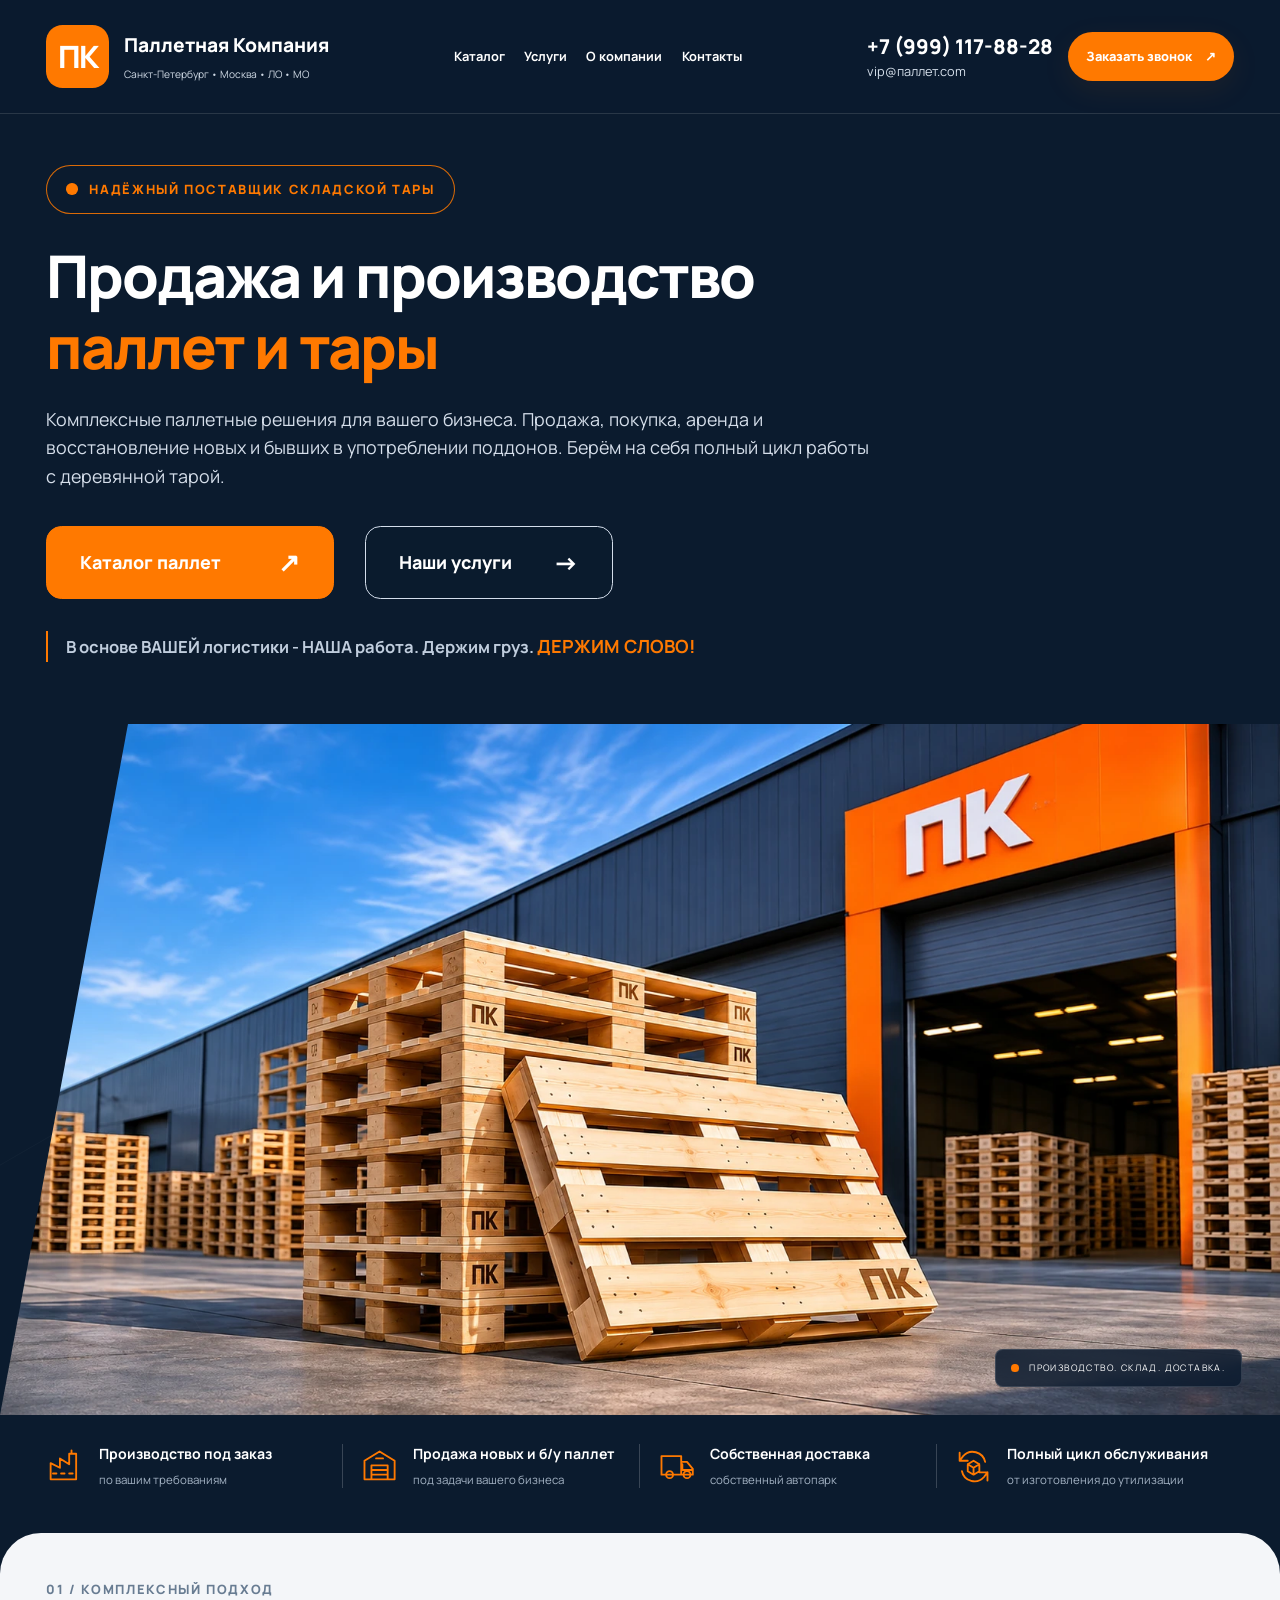
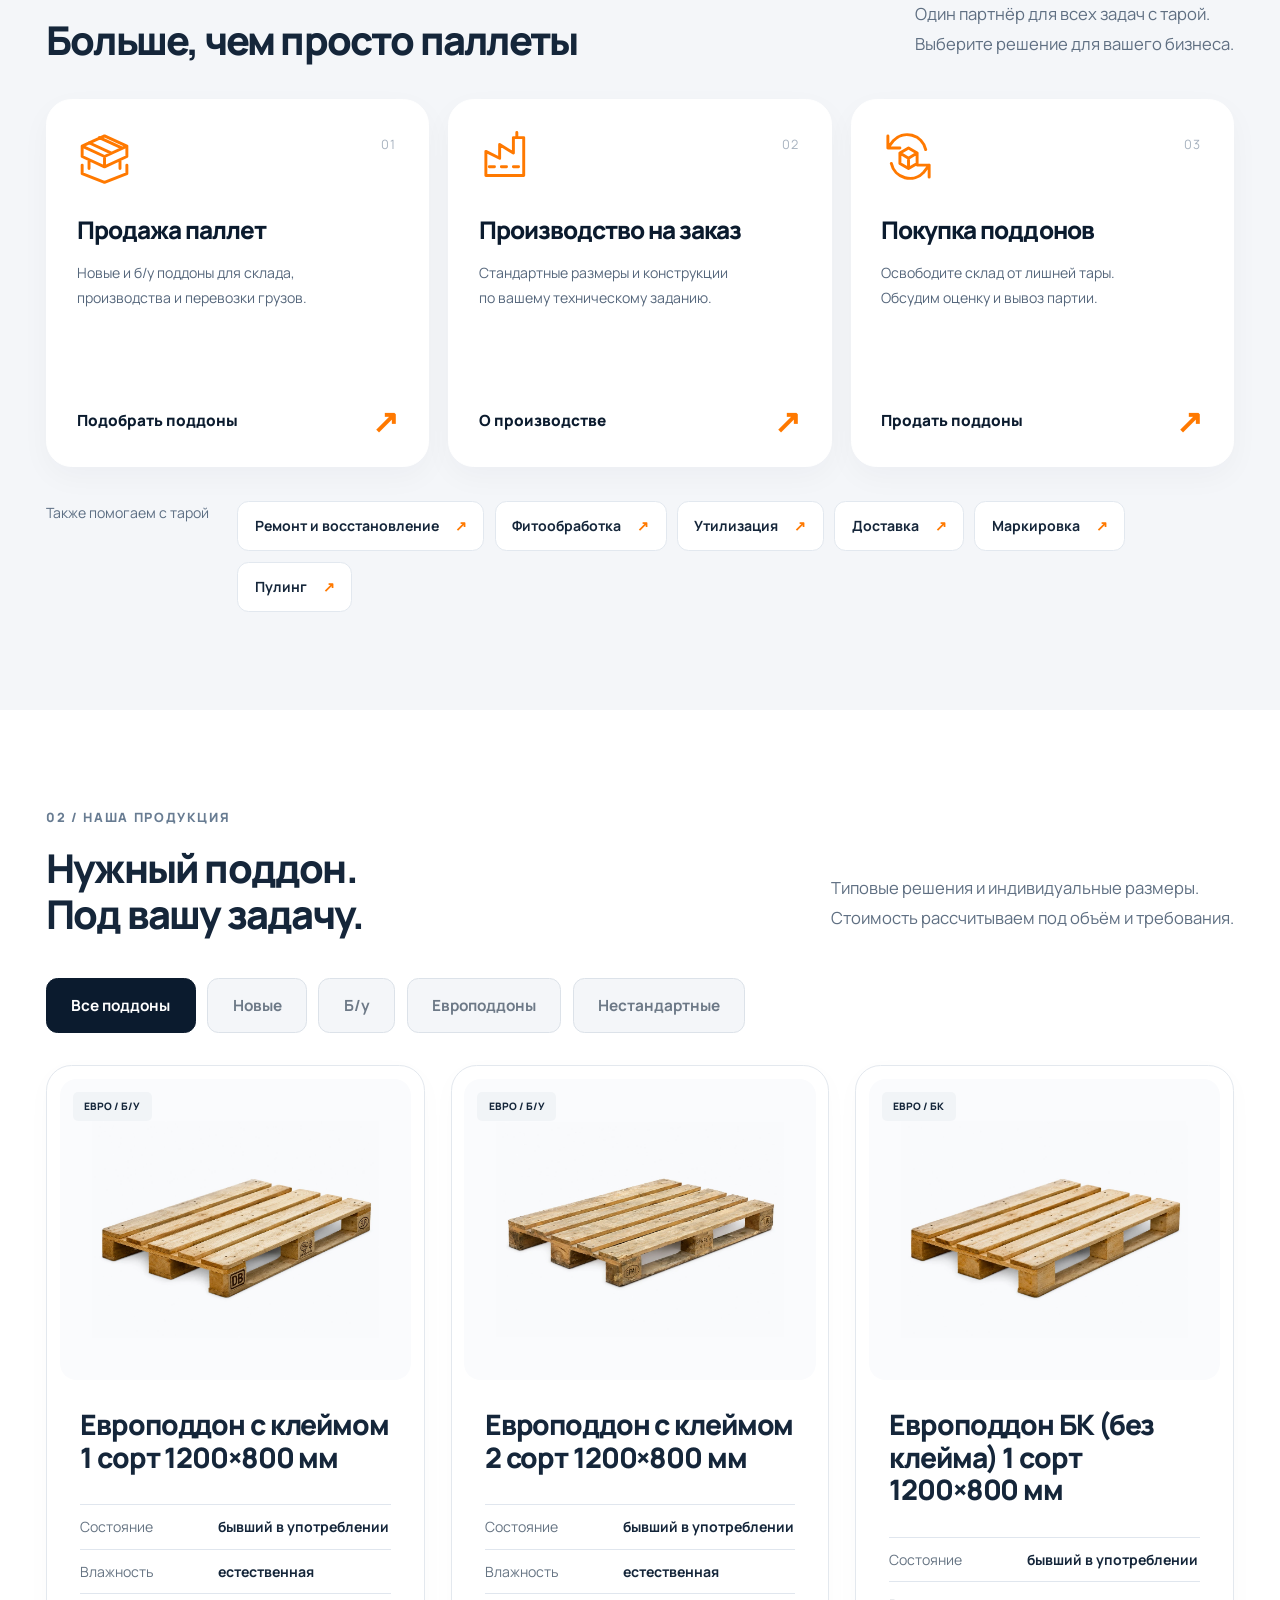
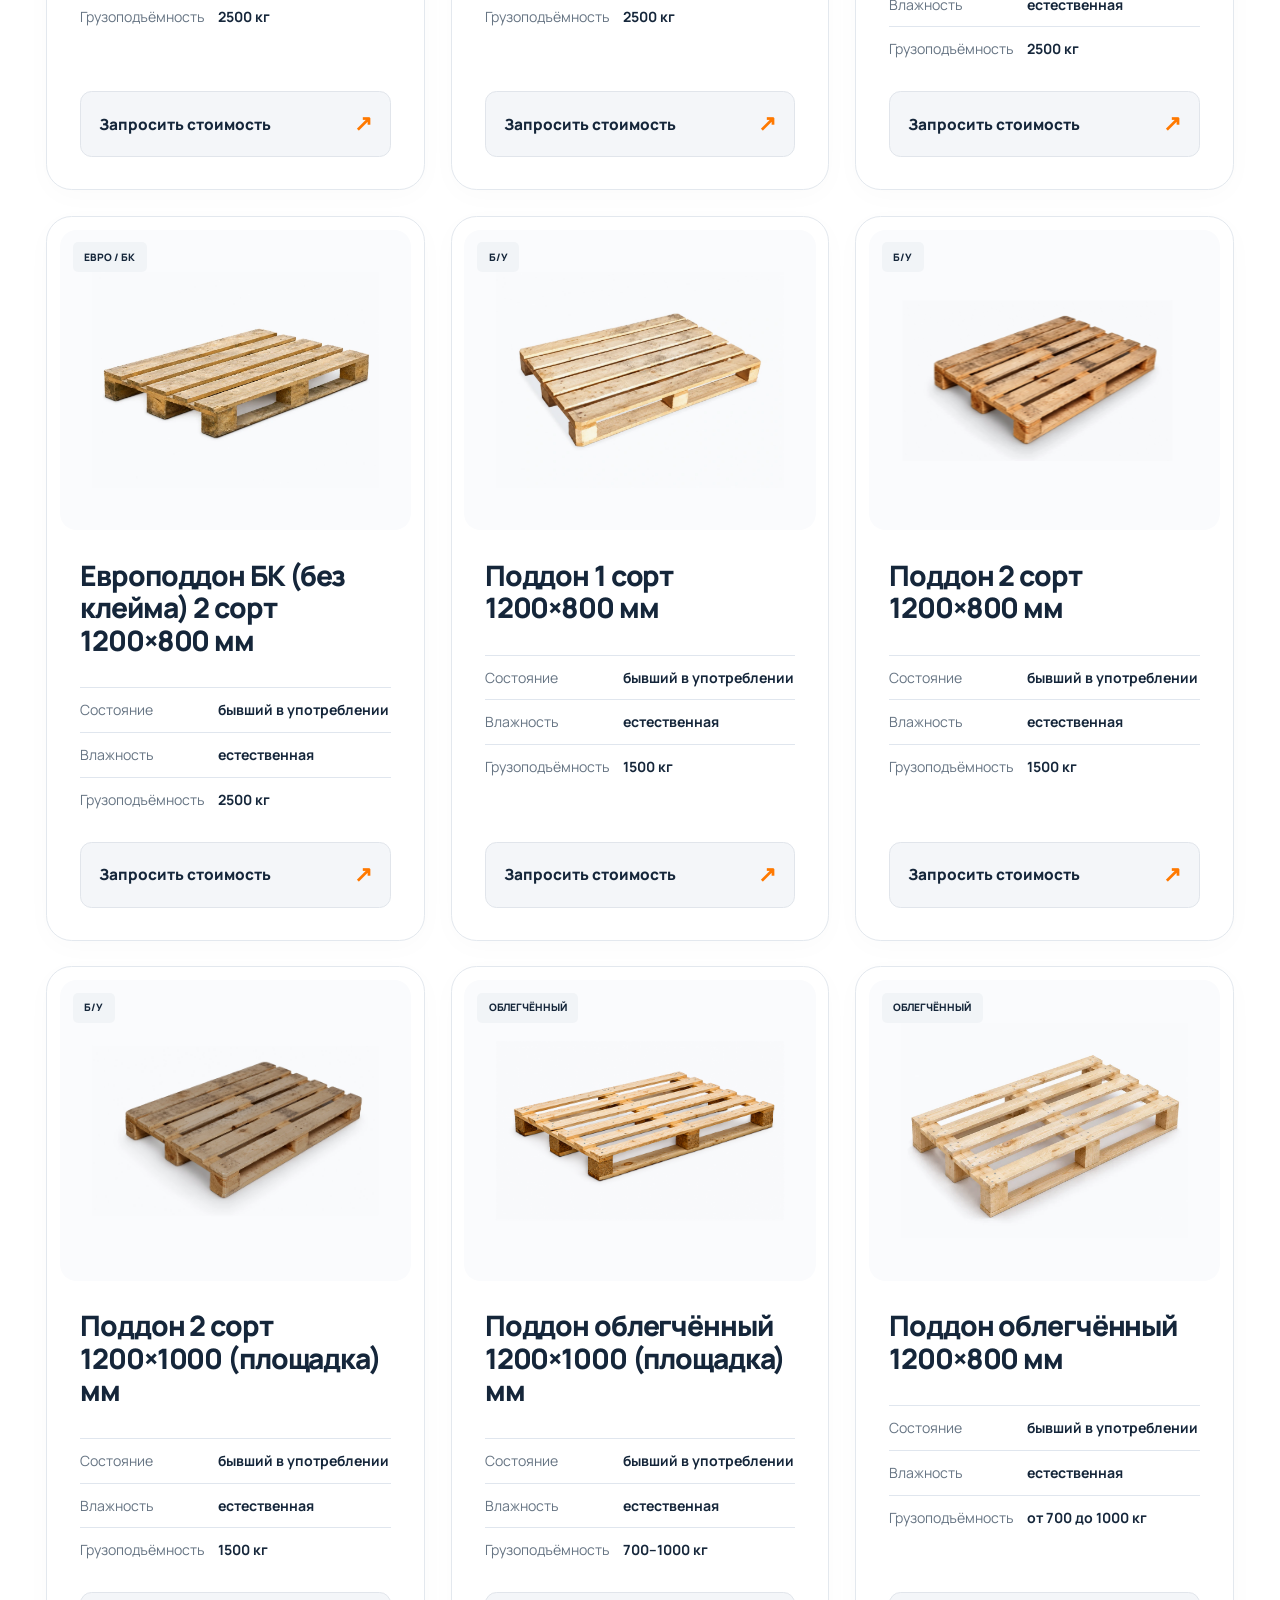
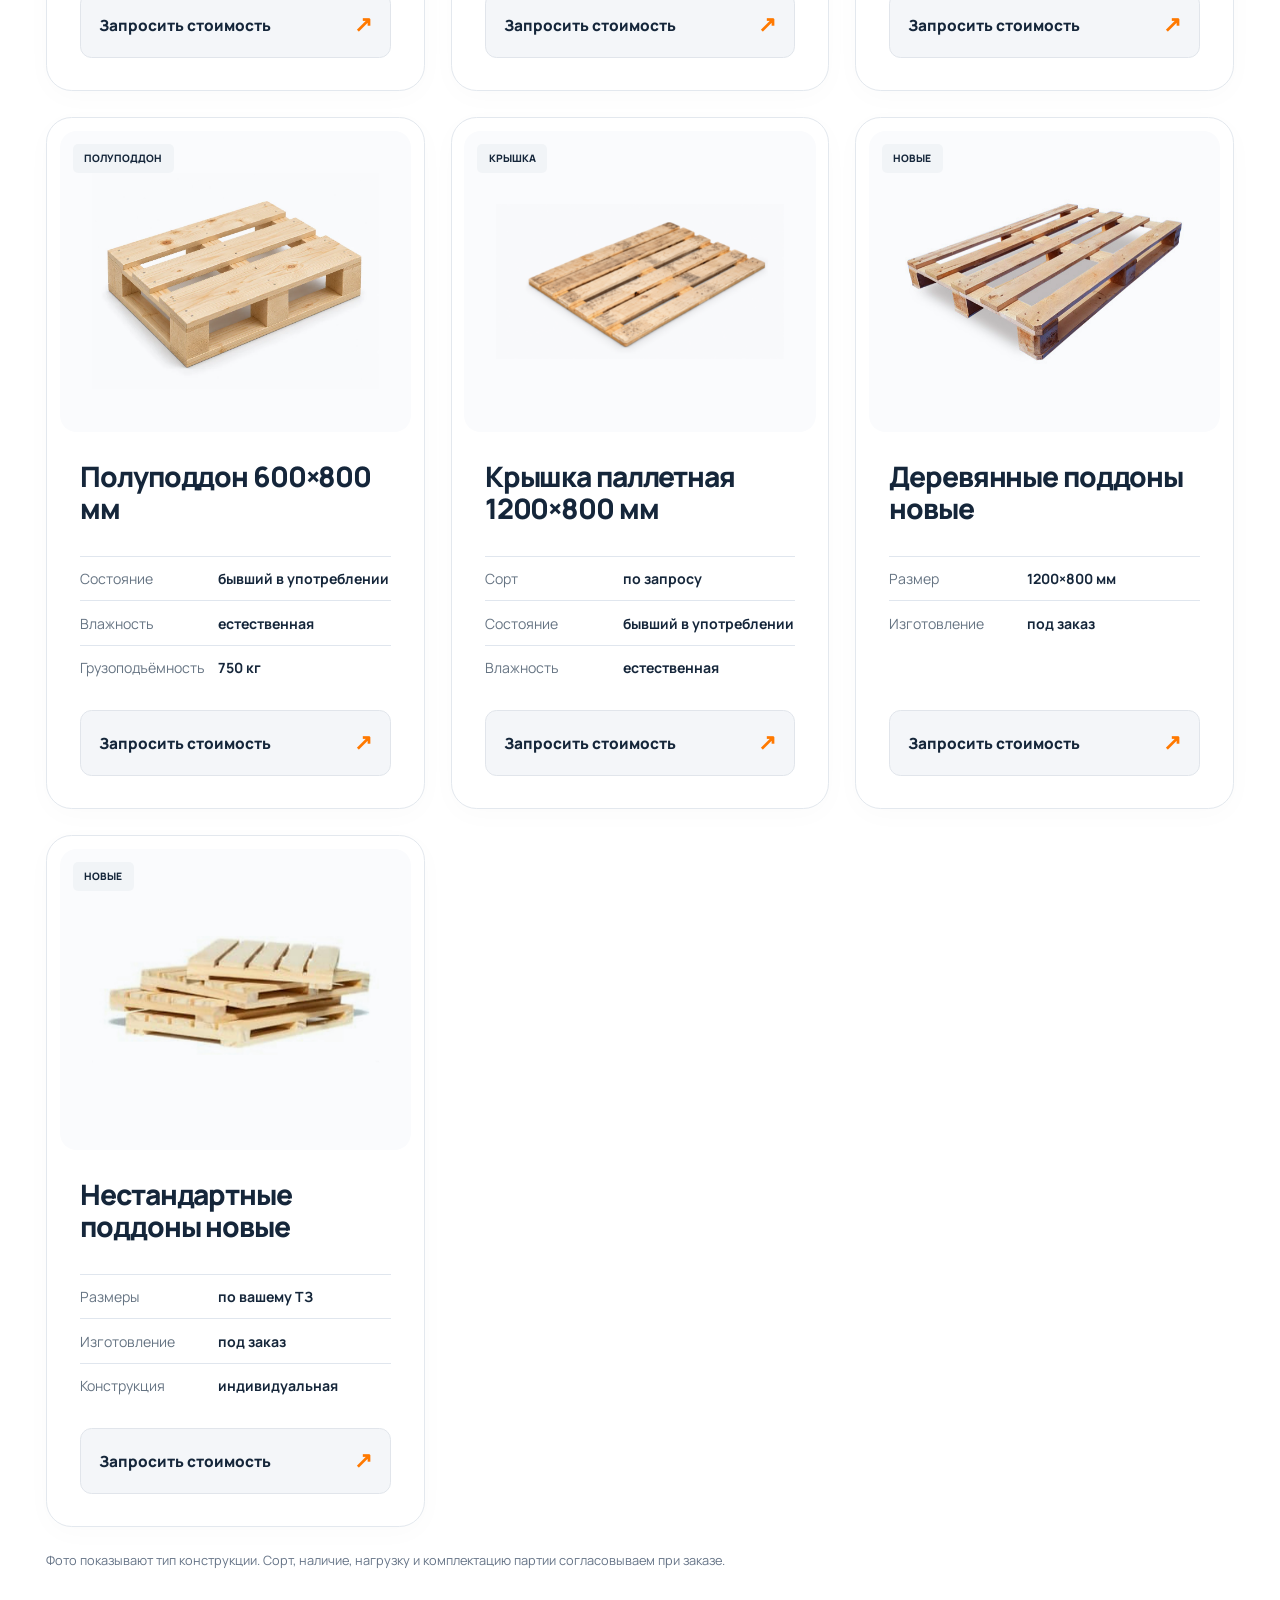
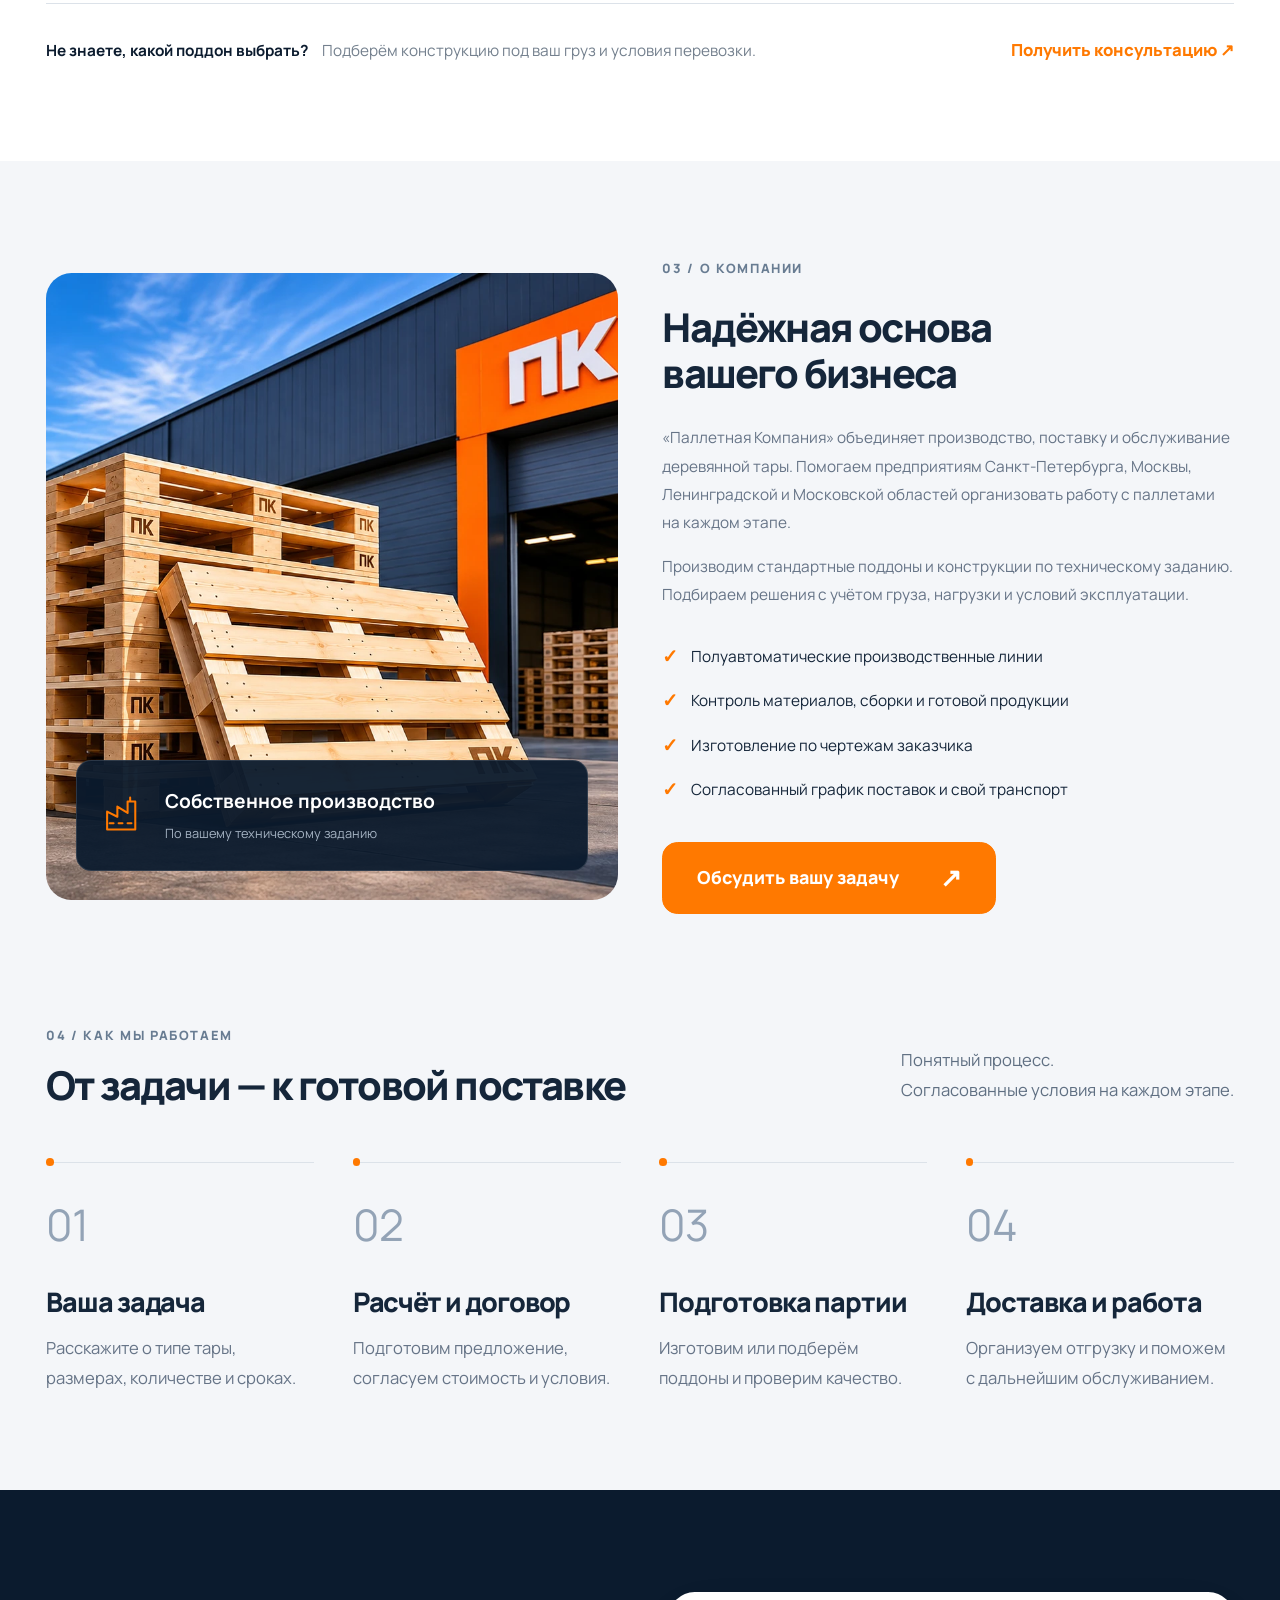
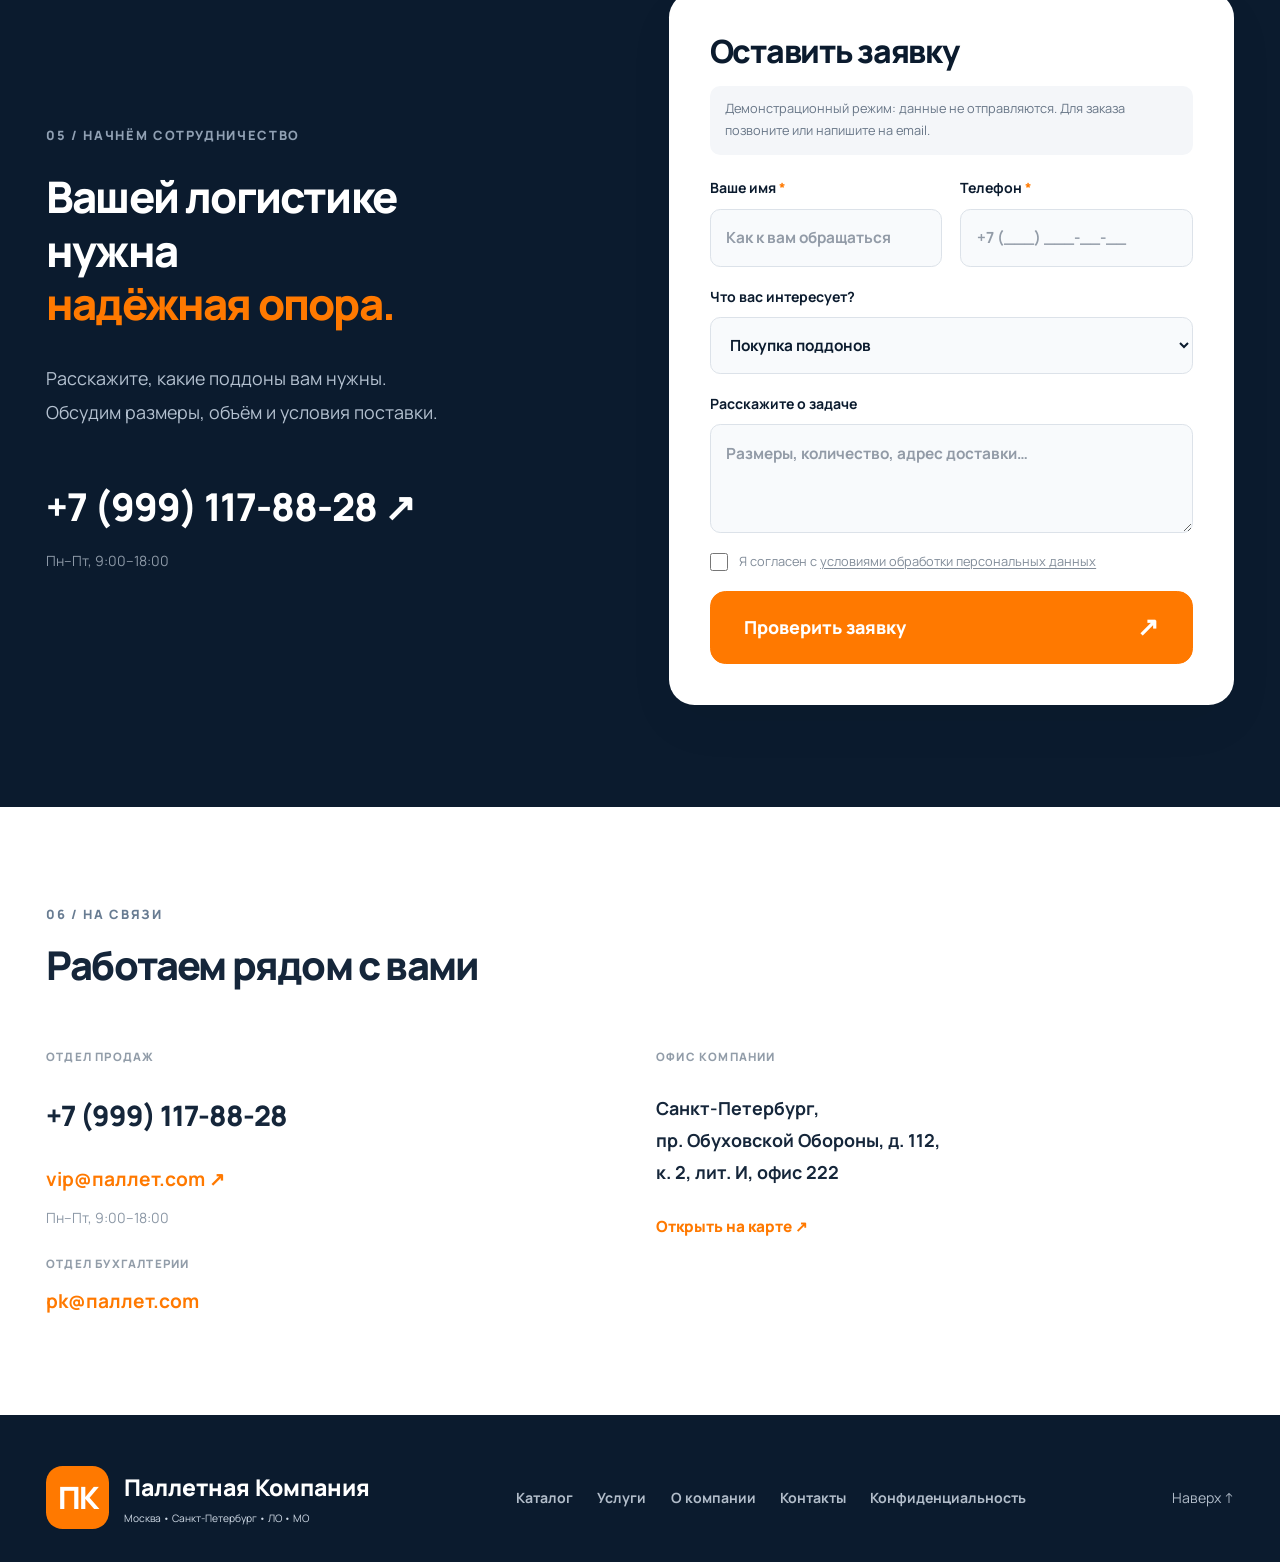
==== commit 05ffa252: "Update website catalog and footer" ====
--- a/index.html
+++ b/index.html
@@ -19,26 +19,34 @@
 <a class="skip" href="#main">К содержимому</a>
 <header class="header"><div class="container header-inner"><a class="brand" href="#top" aria-label="Паллетная Компания — на главную"><span class="brand-icon">ПК</span><span><strong>Паллетная Компания</strong><small>Санкт-Петербург • Москва • ЛО • МО</small></span></a><nav id="navigation" aria-label="Основная навигация"><a href="#catalog">Каталог</a><a href="#services">Услуги</a><a href="#about">О компании</a><a href="#contacts">Контакты</a></nav><div class="header-contact"><a href="tel:+79991178828">+7 (999) 117-88-28</a><a class="header-email" href="mailto:vip@xn--80akrarw.com" title="Почтовый ящик пока не настроен">vip@паллет.com</a><button class="text-button" data-request="Заказать звонок">Заказать звонок <span>↗</span></button></div><button class="menu-toggle" aria-label="Открыть меню" aria-expanded="false" aria-controls="navigation"><span></span><span></span></button></div></header>
 <main id="main">
-<section class="hero"><div class="hero-photo" role="img" aria-label="Деревянные паллеты у современного склада с оранжевой вывеской ПК"></div><div class="hero-grid"></div><div class="container hero-content"><div class="eyebrow badge"><span></span> Надёжный поставщик складской тары</div><h1><span class="intro-title intro-title--first">Продажа и производство</span><br> <span class="intro-title intro-title--second"><em>паллет и тары</em></span></h1><p>Комплексные паллетные решения для вашего бизнеса. Продажа, покупка, аренда и восстановление новых и бывших в употреблении поддонов. Берём на себя полный цикл работы с деревянной тарой.</p><div class="hero-actions"><a class="button" href="#catalog">Каталог паллет <span>↗</span></a><a class="button button-outline" href="#services">Наши услуги <span>→</span></a></div><div class="hero-note"><span class="line"></span><span> В основе ВАШЕЙ логистики - НАША работа. Держим груз. <span class="hero-note__accent">ДЕРЖИМ СЛОВО!</span></span></div></div><div class="photo-caption"><span class="orange-dot"></span> ПРОИЗВОДСТВО. СКЛАД. ДОСТАВКА.</div><div class="hero-index">01 <span>/ 06</span></div></section>
+<section class="hero"><div class="hero-photo" role="img" aria-label="Деревянные паллеты у современного склада с оранжевой вывеской ПК"></div><div class="hero-grid"></div><div class="container hero-content"><div class="eyebrow badge"><span></span> Надёжный поставщик складской тары</div><h1><span class="intro-title intro-title--first">Продажа и производство</span><br> <span class="intro-title intro-title--second"><em>паллет и тары</em></span></h1><p>Комплексные паллетные решения для вашего бизнеса. Продажа, покупка, аренда и восстановление новых и бывших в употреблении поддонов. Берём на себя полный цикл работы с деревянной тарой.</p><div class="hero-actions"><a class="button" href="#catalog">Каталог паллет <span>↗</span></a><a class="button button-outline" href="#services">Наши услуги <span>→</span></a></div><div class="hero-note"><span class="line"></span><span> В основе ВАШЕЙ логистики - НАША работа. Держим груз. <span class="hero-note__accent">ДЕРЖИМ СЛОВО!</span></span></div></div><div class="photo-caption"><span class="orange-dot"></span> ПРОИЗВОДСТВО. СКЛАД. ДОСТАВКА.</div></section>
 <div class="benefits"><div class="container benefit-grid"><div><svg><use href="#factory"/></svg><p><strong>Производство под заказ</strong><span>по вашим требованиям</span></p></div><div><svg><use href="#warehouse"/></svg><p><strong>Продажа новых и б/у паллет</strong><span>под задачи вашего бизнеса</span></p></div><div><svg><use href="#truck"/></svg><p><strong>Собственная доставка</strong><span>собственный автопарк</span></p></div><div><svg><use href="#cycle"/></svg><p><strong>Полный цикл обслуживания</strong><span>от изготовления до утилизации</span></p></div></div></div>
 <section class="section services" id="services"><div class="container"><div class="section-head"><div><div class="eyebrow">01 / КОМПЛЕКСНЫЙ ПОДХОД</div><h2>Больше, чем просто паллеты</h2></div><p>Один партнёр для всех задач с тарой.<br>Выберите решение для вашего бизнеса.</p></div><div class="direction-grid"><a class="direction primary" href="#catalog"><span class="card-num">01</span><svg><use href="#pallet"/></svg><h3>Продажа паллет</h3><p>Новые и б/у поддоны для склада,<br>производства и перевозки грузов.</p><span class="card-link">Подобрать поддоны <b>↗</b></span></a><a class="direction" href="#production"><span class="card-num">02</span><svg><use href="#factory"/></svg><h3>Производство на заказ</h3><p>Стандартные размеры и конструкции<br>по вашему техническому заданию.</p><span class="card-link">О производстве <b>↗</b></span></a><button class="direction" data-request="Покупка поддонов"><span class="card-num">03</span><svg><use href="#cycle"/></svg><h3>Покупка поддонов</h3><p>Освободите склад от лишней тары.<br>Обсудим оценку и вывоз партии.</p><span class="card-link">Продать поддоны <b>↗</b></span></button></div><div class="additional-services"><span>Также помогаем с тарой</span><div class="service-pills"><button data-service="repair">Ремонт и восстановление <span>↗</span></button><button data-service="treatment">Фитообработка <span>↗</span></button><button data-service="recycle">Утилизация <span>↗</span></button><button data-service="delivery">Доставка <span>↗</span></button><button data-service="marking">Маркировка <span>↗</span></button><button data-service="pooling">Пулинг <span>↗</span></button></div></div></div></section>
 <section class="section catalog" id="catalog"><div class="container"><div class="section-head"><div><div class="eyebrow">02 / НАША ПРОДУКЦИЯ</div><h2>Нужный поддон.<br>Под вашу задачу.</h2></div><p>Типовые решения и индивидуальные размеры.<br>Стоимость рассчитываем под объём и требования.</p></div><div class="filters" role="group" aria-label="Категории продукции"><button class="active" data-filter="all" aria-pressed="true">Все поддоны</button><button data-filter="new" aria-pressed="false">Новые</button><button data-filter="used" aria-pressed="false">Б/у</button><button data-filter="euro" aria-pressed="false">Европоддоны</button><button data-filter="custom" aria-pressed="false">Нестандартные</button></div><div class="product-grid">
-<article class="product" data-category="new"><div class="product-image"><span class="tag">НОВЫЕ</span><img src="assets/images/new.jpg" width="300" height="225" loading="lazy" alt="Деревянный поддон стандартной конструкции"></div><div class="product-info"><h3>Деревянные поддоны</h3><p>1200 × 800 мм</p><div class="spec"><span>Изготовление</span><b>Под заказ</b></div><button data-request="Новые поддоны 1200 × 800 мм">Запросить стоимость <span>↗</span></button></div></article>
-<article class="product" data-category="euro used"><div class="product-image"><span class="tag">ЕВРО / Б/У</span><img src="assets/images/euro-clean.webp" width="300" height="226" loading="lazy" alt="Деревянный европоддон первого сорта"></div><div class="product-info"><h3>Европоддоны, 1 сорт</h3><p>1200 × 800 мм</p><div class="spec"><span>Состояние</span><b>Бывшие в употреблении</b></div><button data-request="Европоддоны 1200 × 800 мм, 1 сорт">Запросить стоимость <span>↗</span></button></div></article>
-<article class="product" data-category="used"><div class="product-image"><span class="tag">Б/У</span><img src="assets/images/standard-clean.webp" width="300" height="225" loading="lazy" alt="Деревянный поддон размером 1200 на 1000 миллиметров"></div><div class="product-info"><h3>Поддоны, 1 сорт</h3><p>1200 × 1000 мм</p><div class="spec"><span>Состояние</span><b>Бывшие в употреблении</b></div><button data-request="Поддоны 1200 × 1000 мм, 1 сорт">Запросить стоимость <span>↗</span></button></div></article>
-<article class="product" data-category="custom new"><div class="product-image"><span class="tag">НА ЗАКАЗ</span><img src="assets/images/custom.jpg" width="347" height="153" loading="lazy" alt="Деревянная тара индивидуальной конструкции"></div><div class="product-info"><h3>Нестандартные поддоны</h3><p>Размеры по вашему ТЗ</p><div class="spec"><span>Конструкция</span><b>Индивидуальная</b></div><button data-request="Нестандартные поддоны по ТЗ">Запросить стоимость <span>↗</span></button></div></article>
-<article class="product" data-category="euro used"><div class="product-image"><span class="tag">ЕВРО / Б/У</span><img src="assets/images/used-clean.webp" width="300" height="225" loading="lazy" alt="Европоддон бывший в употреблении, второй сорт"></div><div class="product-info"><h3>Европоддоны, 2 сорт</h3><p>1200 × 800 мм</p><div class="spec"><span>Состояние</span><b>Бывшие в употреблении</b></div><button data-request="Европоддоны 1200 × 800 мм, 2 сорт">Запросить стоимость <span>↗</span></button></div></article>
-<article class="product" data-category="used"><div class="product-image"><span class="tag">Б/У</span><img src="assets/images/standard-clean.webp" width="300" height="225" loading="lazy" alt="Типовая конструкция деревянного поддона; сорт уточняется при заказе"></div><div class="product-info"><h3>Поддоны, 2 сорт</h3><p>1200 × 1000 мм</p><div class="spec"><span>Состояние</span><b>Бывшие в употреблении</b></div><button data-request="Поддоны 1200 × 1000 мм, 2 сорт">Запросить стоимость <span>↗</span></button></div></article>
+<article class="product" data-category="euro used"><div class="product-image"><span class="tag">ЕВРО / Б/У</span><img src="assets/images/euro-clean.webp" width="1040" height="784" loading="lazy" alt="Европоддон с клеймом 1 сорт 1200×800 мм"></div><div class="product-info"><h3>Европоддон с клеймом 1 сорт 1200×800 мм</h3><dl class="product-specs"><div><dt>Состояние</dt><dd>бывший в употреблении</dd></div><div><dt>Влажность</dt><dd>естественная</dd></div><div><dt>Грузоподъёмность</dt><dd>2500 кг</dd></div></dl><button data-request="Европоддон с клеймом 1 сорт 1200×800 мм">Запросить стоимость <span>↗</span></button></div></article>
+<article class="product" data-category="euro used"><div class="product-image"><span class="tag">ЕВРО / Б/У</span><img src="assets/images/used-clean.webp" width="1040" height="780" loading="lazy" alt="Европоддон с клеймом 2 сорт 1200×800 мм"></div><div class="product-info"><h3>Европоддон с клеймом 2 сорт 1200×800 мм</h3><dl class="product-specs"><div><dt>Состояние</dt><dd>бывший в употреблении</dd></div><div><dt>Влажность</dt><dd>естественная</dd></div><div><dt>Грузоподъёмность</dt><dd>2500 кг</dd></div></dl><button data-request="Европоддон с клеймом 2 сорт 1200×800 мм">Запросить стоимость <span>↗</span></button></div></article>
+<article class="product" data-category="euro used"><div class="product-image"><span class="tag">ЕВРО / БК</span><img src="assets/images/euro-grade1-bk.webp" width="1040" height="784" loading="lazy" alt="Европоддон БК (без клейма) 1 сорт 1200×800 мм"></div><div class="product-info"><h3>Европоддон БК (без клейма) 1 сорт 1200×800 мм</h3><dl class="product-specs"><div><dt>Состояние</dt><dd>бывший в употреблении</dd></div><div><dt>Влажность</dt><dd>естественная</dd></div><div><dt>Грузоподъёмность</dt><dd>2500 кг</dd></div></dl><button data-request="Европоддон БК (без клейма) 1 сорт 1200×800 мм">Запросить стоимость <span>↗</span></button></div></article>
+<article class="product" data-category="euro used"><div class="product-image"><span class="tag">ЕВРО / БК</span><img src="assets/images/euro-grade2-bk.webp" width="1040" height="780" loading="lazy" alt="Европоддон БК (без клейма) 2 сорт 1200×800 мм"></div><div class="product-info"><h3>Европоддон БК (без клейма) 2 сорт 1200×800 мм</h3><dl class="product-specs"><div><dt>Состояние</dt><dd>бывший в употреблении</dd></div><div><dt>Влажность</dt><dd>естественная</dd></div><div><dt>Грузоподъёмность</dt><dd>2500 кг</dd></div></dl><button data-request="Европоддон БК (без клейма) 2 сорт 1200×800 мм">Запросить стоимость <span>↗</span></button></div></article>
+<article class="product" data-category="used"><div class="product-image"><span class="tag">Б/У</span><img src="assets/images/pallet-grade1-clean-runners.webp" width="1040" height="780" loading="lazy" alt="Поддон 1 сорт 1200×800 мм"></div><div class="product-info"><h3>Поддон 1 сорт 1200×800 мм</h3><dl class="product-specs"><div><dt>Состояние</dt><dd>бывший в употреблении</dd></div><div><dt>Влажность</dt><dd>естественная</dd></div><div><dt>Грузоподъёмность</dt><dd>1500 кг</dd></div></dl><button data-request="Поддон 1 сорт 1200×800 мм">Запросить стоимость <span>↗</span></button></div></article>
+<article class="product" data-category="used"><div class="product-image"><span class="tag">Б/У</span><img class="pallet-grade2-balanced" src="assets/images/pallet-grade2-1200x800.webp" width="1400" height="837" loading="lazy" alt="Поддон 2 сорт 1200×800 мм"></div><div class="product-info"><h3>Поддон 2 сорт 1200×800 мм</h3><dl class="product-specs"><div><dt>Состояние</dt><dd>бывший в употреблении</dd></div><div><dt>Влажность</dt><dd>естественная</dd></div><div><dt>Грузоподъёмность</dt><dd>1500 кг</dd></div></dl><button data-request="Поддон 2 сорт 1200×800 мм">Запросить стоимость <span>↗</span></button></div></article>
+<article class="product" data-category="used"><div class="product-image"><span class="tag">Б/У</span><img src="assets/images/pallet-platform-1200x1000-dark.webp" width="1400" height="837" loading="lazy" alt="Поддон 2 сорт 1200×1000 (площадка) мм"></div><div class="product-info"><h3>Поддон 2 сорт 1200×1000 (площадка) мм</h3><dl class="product-specs"><div><dt>Состояние</dt><dd>бывший в употреблении</dd></div><div><dt>Влажность</dt><dd>естественная</dd></div><div><dt>Грузоподъёмность</dt><dd>1500 кг</dd></div></dl><button data-request="Поддон 2 сорт 1200×1000 (площадка) мм">Запросить стоимость <span>↗</span></button></div></article>
+<article class="product" data-category="used"><div class="product-image"><span class="tag">ОБЛЕГЧЁННЫЙ</span><img src="assets/images/lightweight-platform-1200x1000.png" width="1586" height="992" loading="lazy" alt="Поддон облегчённый 1200×1000 (площадка) мм"></div><div class="product-info"><h3>Поддон облегчённый 1200×1000 (площадка) мм</h3><dl class="product-specs"><div><dt>Состояние</dt><dd>бывший в употреблении</dd></div><div><dt>Влажность</dt><dd>естественная</dd></div><div><dt>Грузоподъёмность</dt><dd>700–1000 кг</dd></div></dl><button data-request="Поддон облегчённый 1200×1000 (площадка) мм">Запросить стоимость <span>↗</span></button></div></article>
+<article class="product" data-category="used"><div class="product-image"><span class="tag">ОБЛЕГЧЁННЫЙ</span><img src="assets/images/lightweight-800x1200-square.webp" width="1000" height="750" loading="lazy" alt="Поддон облегчённый 1200×800 мм"></div><div class="product-info"><h3>Поддон облегчённый 1200×800 мм</h3><dl class="product-specs"><div><dt>Состояние</dt><dd>бывший в употреблении</dd></div><div><dt>Влажность</dt><dd>естественная</dd></div><div><dt>Грузоподъёмность</dt><dd>от 700 до 1000 кг</dd></div></dl><button data-request="Поддон облегчённый 1200×800 мм">Запросить стоимость <span>↗</span></button></div></article>
+<article class="product" data-category="used custom"><div class="product-image"><span class="tag">ПОЛУПОДДОН</span><img src="assets/images/half-pallet-600x800.webp" width="1000" height="750" loading="lazy" alt="Полуподдон 600×800 мм"></div><div class="product-info"><h3>Полуподдон 600×800 мм</h3><dl class="product-specs"><div><dt>Состояние</dt><dd>бывший в употреблении</dd></div><div><dt>Влажность</dt><dd>естественная</dd></div><div><dt>Грузоподъёмность</dt><dd>750 кг</dd></div></dl><button data-request="Полуподдон 600×800 мм">Запросить стоимость <span>↗</span></button></div></article>
+<article class="product" data-category="used custom"><div class="product-image"><span class="tag">КРЫШКА</span><img src="assets/images/pallet-lid-1200x800.png" width="1708" height="920" loading="lazy" alt="Крышка паллетная 1200×800 мм"></div><div class="product-info"><h3>Крышка паллетная 1200×800 мм</h3><dl class="product-specs"><div><dt>Сорт</dt><dd>по запросу</dd></div><div><dt>Состояние</dt><dd>бывший в употреблении</dd></div><div><dt>Влажность</dt><dd>естественная</dd></div></dl><button data-request="Крышка паллетная 1200×800 мм">Запросить стоимость <span>↗</span></button></div></article>
+<article class="product" data-category="new"><div class="product-image"><span class="tag">НОВЫЕ</span><img src="assets/images/new.jpg" width="520" height="390" loading="lazy" alt="Деревянный поддон стандартной конструкции"></div><div class="product-info"><h3>Деревянные поддоны новые</h3><dl class="product-specs"><div><dt>Размер</dt><dd>1200×800 мм</dd></div><div><dt>Изготовление</dt><dd>под заказ</dd></div></dl><button data-request="Новые поддоны 1200 × 800 мм">Запросить стоимость <span>↗</span></button></div></article>
+<article class="product" data-category="custom new"><div class="product-image"><span class="tag">НОВЫЕ</span><img src="assets/images/custom-enhanced.webp" width="347" height="153" loading="lazy" alt="Деревянная тара индивидуальной конструкции"></div><div class="product-info"><h3>Нестандартные поддоны новые</h3><dl class="product-specs"><div><dt>Размеры</dt><dd>по вашему ТЗ</dd></div><div><dt>Изготовление</dt><dd>под заказ</dd></div><div><dt>Конструкция</dt><dd>индивидуальная</dd></div></dl><button data-request="Нестандартные поддоны по ТЗ">Запросить стоимость <span>↗</span></button></div></article>
 </div><p class="catalog-note">Фото показывают тип конструкции. Сорт, наличие, нагрузку и комплектацию партии согласовываем при заказе.</p><div class="catalog-help"><span><strong>Не знаете, какой поддон выбрать?</strong> Подберём конструкцию под ваш груз и условия перевозки.</span><button class="text-button" data-request="Помощь с выбором поддонов">Получить консультацию ↗</button></div><div class="sr-only" id="filter-status" aria-live="polite"></div></div></section>
 <section class="section about" id="about"><div class="container about-grid"><div class="production-visual" id="production"><img src="assets/images/warehouse-pk.webp" loading="lazy" width="1672" height="941" alt="Склад деревянных паллет и погрузчик"><div class="production-label"><svg><use href="#factory"/></svg><div>Собственное производство<small>По вашему техническому заданию</small></div></div></div><div class="about-copy"><div class="eyebrow">03 / О КОМПАНИИ</div><h2>Надёжная основа<br>вашего бизнеса</h2><p>«Паллетная Компания» объединяет производство, поставку и обслуживание деревянной тары. Помогаем предприятиям Санкт-Петербурга, Москвы, Ленинградской и Московской областей организовать работу с паллетами на каждом этапе.</p><p>Производим стандартные поддоны и конструкции по техническому заданию. Подбираем решения с учётом груза, нагрузки и условий эксплуатации.</p><ul class="check-list"><li>Полуавтоматические производственные линии</li><li>Контроль материалов, сборки и готовой продукции</li><li>Изготовление по чертежам заказчика</li><li>Согласованный график поставок и свой транспорт</li></ul><button class="button" data-request="Обсудить производство поддонов">Обсудить вашу задачу <span>↗</span></button></div></div></section>
 <section class="section process"><div class="container"><div class="section-head"><div><div class="eyebrow">04 / КАК МЫ РАБОТАЕМ</div><h2>От задачи — к готовой поставке</h2></div><p>Понятный процесс.<br>Согласованные условия на каждом этапе.</p></div><div class="steps"><article><span>01</span><h3>Ваша задача</h3><p>Расскажите о типе тары, размерах, количестве и сроках.</p></article><article><span>02</span><h3>Расчёт и договор</h3><p>Подготовим предложение, согласуем стоимость и условия.</p></article><article><span>03</span><h3>Подготовка партии</h3><p>Изготовим или подберём поддоны и проверим качество.</p></article><article><span>04</span><h3>Доставка и работа</h3><p>Организуем отгрузку и поможем с дальнейшим обслуживанием.</p></article></div></div></section>
 <section class="section request" id="request"><div class="container request-grid"><div><div class="eyebrow">05 / НАЧНЁМ СОТРУДНИЧЕСТВО</div><h2>Вашей логистике<br>нужна <em>надёжная опора.</em></h2><p>Расскажите, какие поддоны вам нужны.<br>Обсудим размеры, объём и условия поставки.</p><a class="request-phone" href="tel:+79991178828">+7 (999) 117-88-28 ↗</a><span class="hours">Пн–Пт, 9:00–18:00</span></div><form class="lead-form" data-lead><h3>Оставить заявку</h3><p class="demo-notice">Демонстрационный режим: данные не отправляются. Для заказа позвоните или напишите на email.</p><div class="form-row"><label>Ваше имя <span>*</span><input name="name" autocomplete="name" placeholder="Как к вам обращаться" required minlength="2" maxlength="80"></label><label>Телефон <span>*</span><input name="phone" type="tel" autocomplete="tel" placeholder="+7 (___) ___-__-__" required maxlength="24"></label></div><label>Что вас интересует?<select name="subject"><option>Покупка поддонов</option><option>Производство на заказ</option><option>Продажа б/у поддонов</option><option>Ремонт и восстановление</option><option>Фитосанитарная обработка</option><option>Утилизация</option><option>Доставка</option><option>Маркировка</option><option>Пулинг</option></select></label><label>Расскажите о задаче<textarea name="message" rows="3" placeholder="Размеры, количество, адрес доставки…" maxlength="2000"></textarea></label><label class="consent"><input type="checkbox" name="consent" required><span>Я согласен с <a href="privacy.html">условиями обработки персональных данных</a></span></label><button class="button" type="submit">Проверить заявку <span>↗</span></button><p class="form-status" role="status"></p></form></div></section>
-<section class="section contacts" id="contacts"><div class="container"><div class="section-head"><div><div class="eyebrow">06 / НА СВЯЗИ</div><h2>Работаем рядом с вами</h2></div></div><div class="contact-grid"><div><span class="contact-label">ОТДЕЛ ПРОДАЖ</span><a class="contact-big" href="tel:+79991178828">+7 (999) 117-88-28</a><a class="contact-mail" href="mailto:vip@xn--80akrarw.com" title="Почтовый ящик пока не настроен">vip@паллет.com ↗</a><span class="hours">Пн–Пт, 9:00–18:00</span></div><div><span class="contact-label">ОФИС КОМПАНИИ</span><address>Санкт-Петербург,<br>пр. Обуховской Обороны, д. 112,<br>к. 2, лит. И, офис 222</address><a class="text-button map-link" href="https://yandex.ru/maps/?text=Санкт-Петербург%20Обуховской%20Обороны%20112%20корпус%202" target="_blank" rel="noopener">Открыть на карте ↗</a></div></div></div></section>
+<section class="section contacts" id="contacts"><div class="container"><div class="section-head"><div><div class="eyebrow">06 / НА СВЯЗИ</div><h2>Работаем рядом с вами</h2></div></div><div class="contact-grid"><div><span class="contact-label">ОТДЕЛ ПРОДАЖ</span><a class="contact-big" href="tel:+79991178828">+7 (999) 117-88-28</a><a class="contact-mail" href="mailto:vip@xn--80akrarw.com" title="Почтовый ящик пока не настроен">vip@паллет.com ↗</a><span class="hours">Пн–Пт, 9:00–18:00</span><span class="contact-label accounting-label">ОТДЕЛ БУХГАЛТЕРИИ</span><a class="contact-mail accounting-mail" href="mailto:pk@xn--80akrarw.com">pk@паллет.com</a></div><div><span class="contact-label">ОФИС КОМПАНИИ</span><address>Санкт-Петербург,<br>пр. Обуховской Обороны, д. 112,<br>к. 2, лит. И, офис 222</address><a class="text-button map-link" href="https://yandex.ru/maps/?text=Санкт-Петербург%20Обуховской%20Обороны%20112%20корпус%202" target="_blank" rel="noopener">Открыть на карте ↗</a></div></div></div></section>
 </main>
-<footer><div class="container"><div class="footer-top"><a class="brand" href="#top"><span class="brand-icon">ПК</span><span><strong>Паллетная Компания</strong><small>Санкт-Петербург и Москва · ЛО и МО</small></span></a><nav aria-label="Навигация в подвале"><a href="#catalog">Каталог</a><a href="#services">Услуги</a><a href="#about">О компании</a><a href="#contacts">Контакты</a></nav><a href="#top" class="footer-up">Наверх ↑</a></div><div class="footer-bottom"><span>© 2026 Паллетная Компания</span><span>Паллетная Компания<br>Реквизиты уточняются</span><a href="privacy.html">Конфиденциальность</a></div></div></footer>
+<footer><div class="container"><div class="footer-top"><a class="brand" href="#top"><span class="brand-icon">ПК</span><span><strong>Паллетная Компания</strong><small>Москва • Санкт-Петербург • ЛО • МО</small></span></a><nav aria-label="Навигация в подвале"><a href="#catalog">Каталог</a><a href="#services">Услуги</a><a href="#about">О компании</a><a href="#contacts">Контакты</a><a href="privacy.html">Конфиденциальность</a></nav><a href="#top" class="footer-up">Наверх ↑</a></div></div></footer>
 <button class="back-top" aria-label="Вернуться наверх" hidden>↑</button>
 <dialog id="request-dialog" aria-labelledby="dialog-title"><button class="dialog-close" aria-label="Закрыть окно">×</button><div class="eyebrow">ДАВАЙТЕ ОБСУДИМ</div><h2 id="dialog-title">Заказать звонок</h2><p id="dialog-description"></p><form data-lead class="lead-form"><p class="demo-notice">Демонстрационный режим. Заявка не отправляется. Связаться напрямую: <a href="tel:+79991178828">+7 (999) 117-88-28</a>.</p><input name="subject" type="hidden"><label>Ваше имя *<input name="name" autocomplete="name" required minlength="2" maxlength="80" placeholder="Как к вам обращаться"></label><label>Телефон *<input name="phone" type="tel" autocomplete="tel" required maxlength="24" placeholder="+7 (___) ___-__-__"></label><label class="consent"><input name="consent" type="checkbox" required><span>Я согласен с <a href="privacy.html">условиями обработки персональных данных</a></span></label><button class="button" type="submit">Проверить заявку <span>↗</span></button><p class="form-status" role="status"></p></form></dialog>
 <svg class="svg-defs" xmlns="http://www.w3.org/2000/svg"><defs>
+<filter id="pallet-grade2-tone" color-interpolation-filters="sRGB"><feComponentTransfer><feFuncR type="gamma" amplitude="1" exponent="1.45" offset="0"/><feFuncG type="gamma" amplitude="1" exponent="1.45" offset="0"/><feFuncB type="gamma" amplitude="1" exponent="1.45" offset="0"/></feComponentTransfer></filter>
 <symbol id="factory" viewBox="0 0 32 32"><path d="M4 27V13l8 4V9l8 5V5h6v22H4Zm2-5h3m4 0h3m4 0h3M22 5V2"/></symbol>
 <symbol id="warehouse" viewBox="0 0 32 32"><path d="M3 27V11l13-8 13 8v16H3Zm6 0V15h14v12M9 19h14M9 23h14M13 9h6"/></symbol>
 <symbol id="truck" viewBox="0 0 32 32"><path d="M3 7h17v16H3V7Zm17 5h5l5 6v5H20m1-9v5h8M7 23a3 3 0 1 0 6 0 3 3 0 0 0-6 0Zm15 0a3 3 0 1 0 6 0 3 3 0 0 0-6 0Z"/></symbol>
--- a/css/visual.css
+++ b/css/visual.css
@@ -400,3 +400,36 @@
 @media(max-width:47.125em) {
   .contact-grid>div:last-child { padding: 0; border: 0; }
 }
+
+/* Additional catalog characteristics, scoped to product cards. */
+.product { display: flex; flex-direction: column; }
+.product-info { display: flex; flex-direction: column; flex: 1; min-width: 0; }
+.product-info > button { margin-top: auto; }
+.product-specs { margin: 1rem 0; font-size: .6875rem; }
+.product-specs > div { display: grid; grid-template-columns: minmax(0, .85fr) minmax(0, 1.15fr); gap: .5rem; padding: .5rem 0; border-top: 1px solid var(--border); }
+.product-specs dt { color: var(--gray, #667483); }
+.product-specs dd { margin: 0; font-weight: 700; }
+.product h3, .product-specs dt, .product-specs dd { overflow-wrap: anywhere; }
+.product-image--pending { display: grid; place-items: center; }
+.product-photo-pending { padding: 1rem; color: var(--muted); font-size: .75rem; text-align: center; }
+@media (max-width: 47.125em) {
+  .product-specs { font-size: .6875rem; margin-bottom: .875rem; }
+  .product-specs > div { grid-template-columns: minmax(0, 1fr); gap: .1875rem; }
+}
+
+/* Match only the second-grade 1200×800 pallet to its first-grade neighbour. */
+.product-image img.pallet-grade2-balanced {
+  transform: translateX(-2%) scale(.94);
+  transform-origin: center;
+  filter: url(#pallet-grade2-tone);
+}
+@media (max-width: 47.125em) {
+  .product-image img.pallet-grade2-balanced { transform: translateX(-2%) scale(.92); }
+}
+
+/* Accounting contact follows the sales office hours. */
+.contact-grid .accounting-label { margin-top: 1.25rem; margin-bottom: .625rem; }
+.contact-grid .accounting-mail { margin-top: 0; }
+
+/* The footer now has one main row, without a separate bottom strip. */
+footer .footer-top { padding-bottom: 0; }
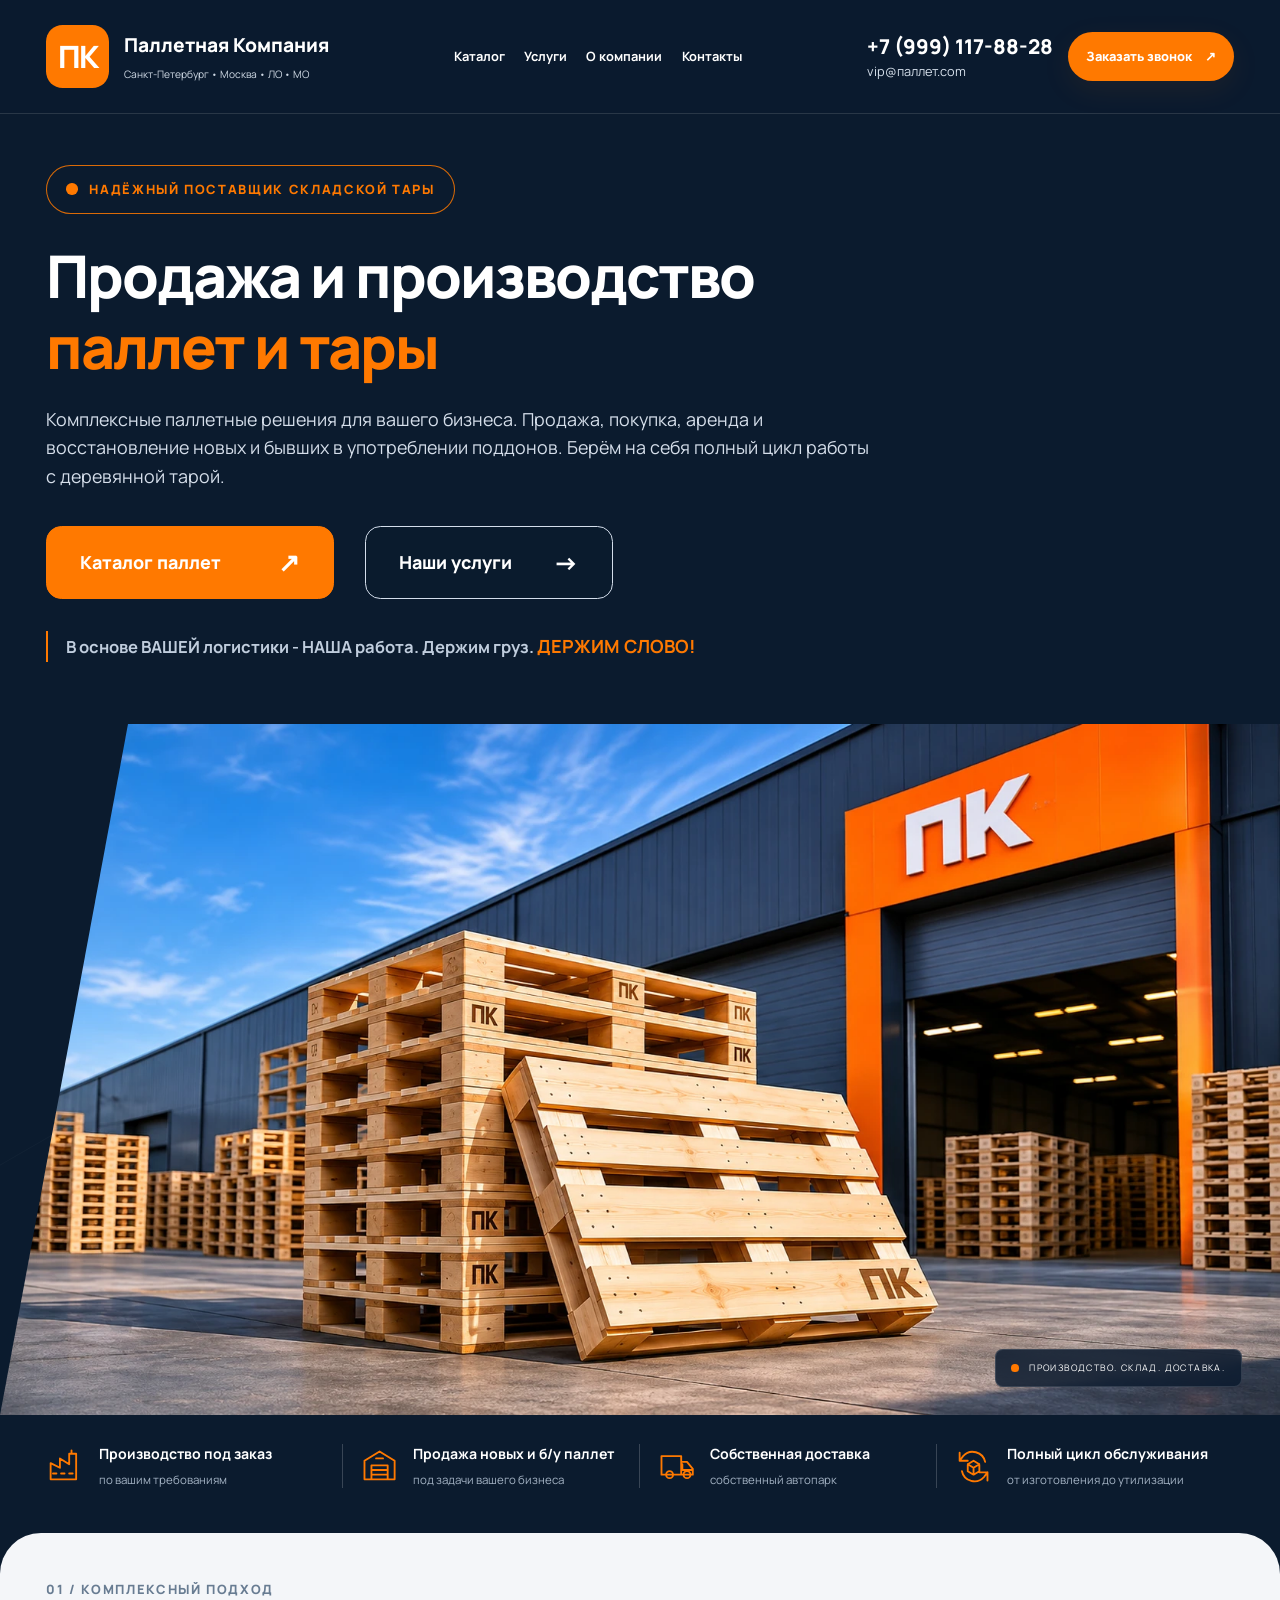
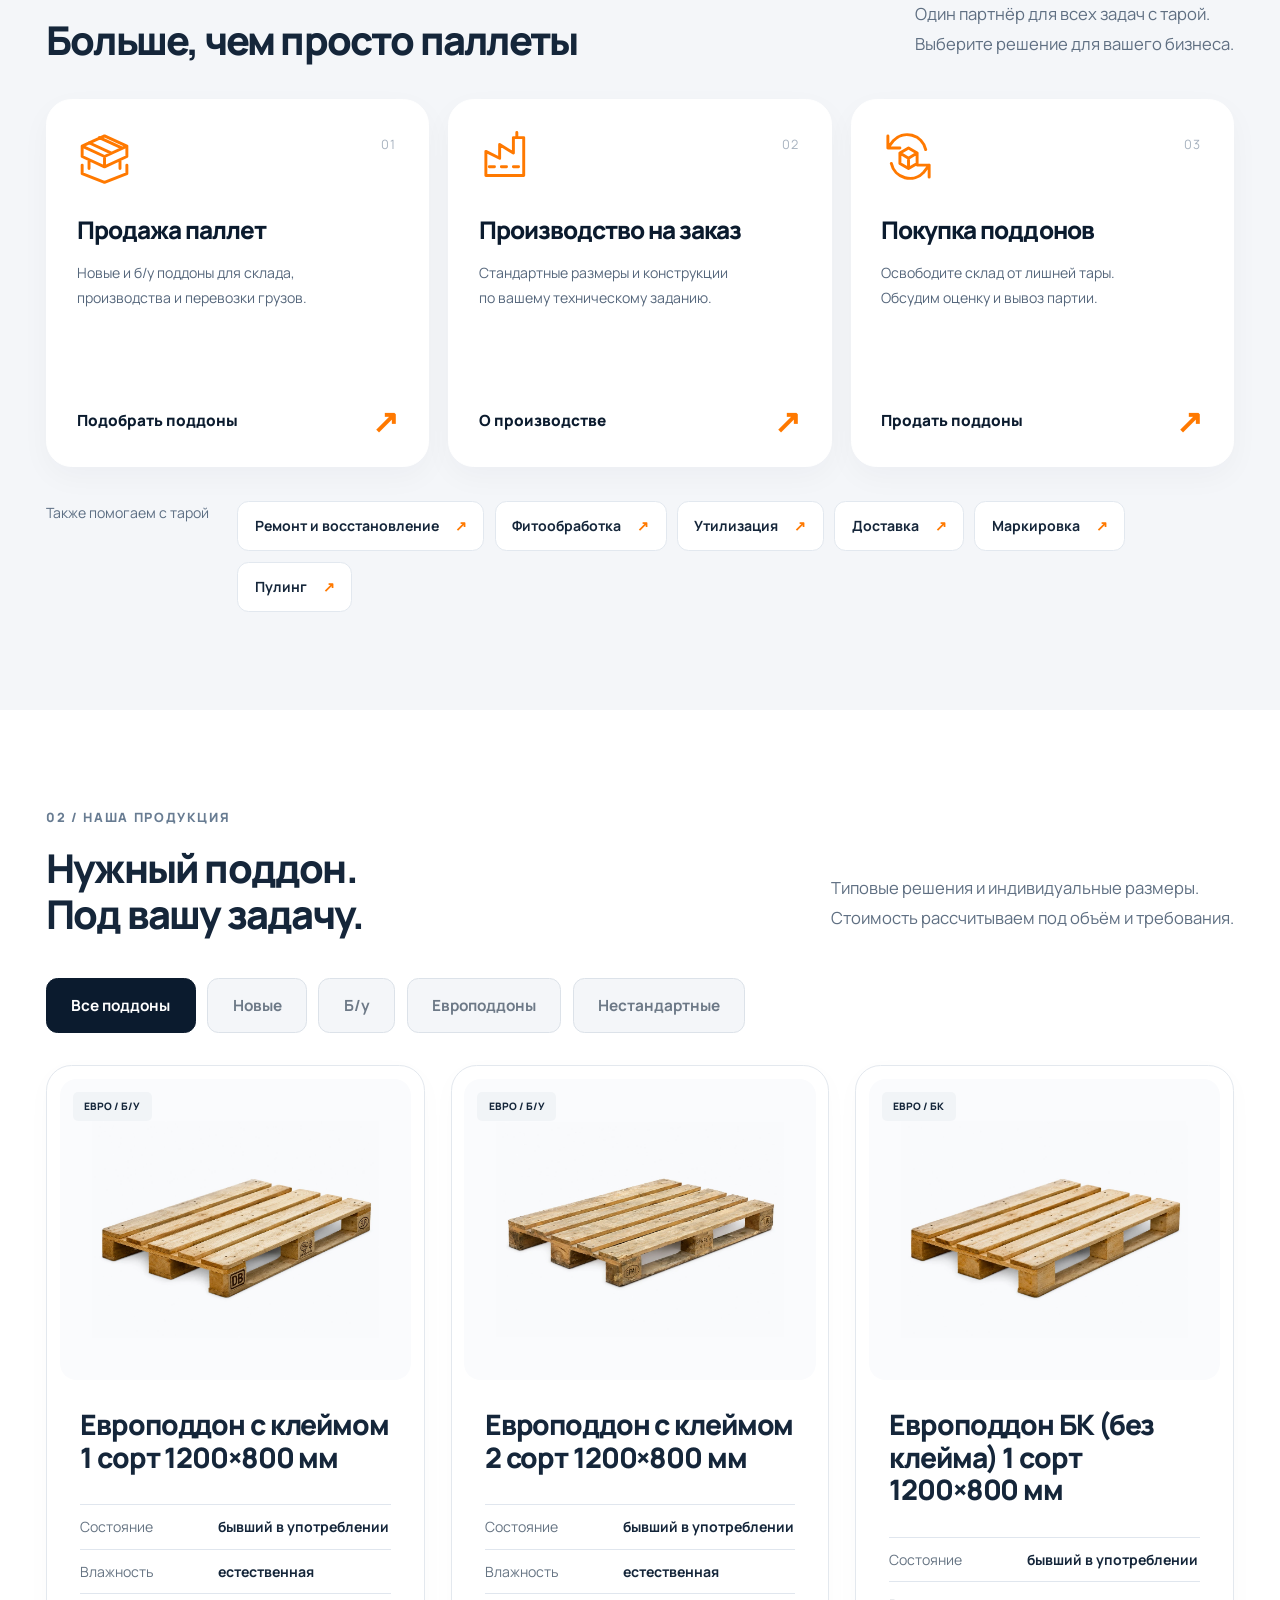
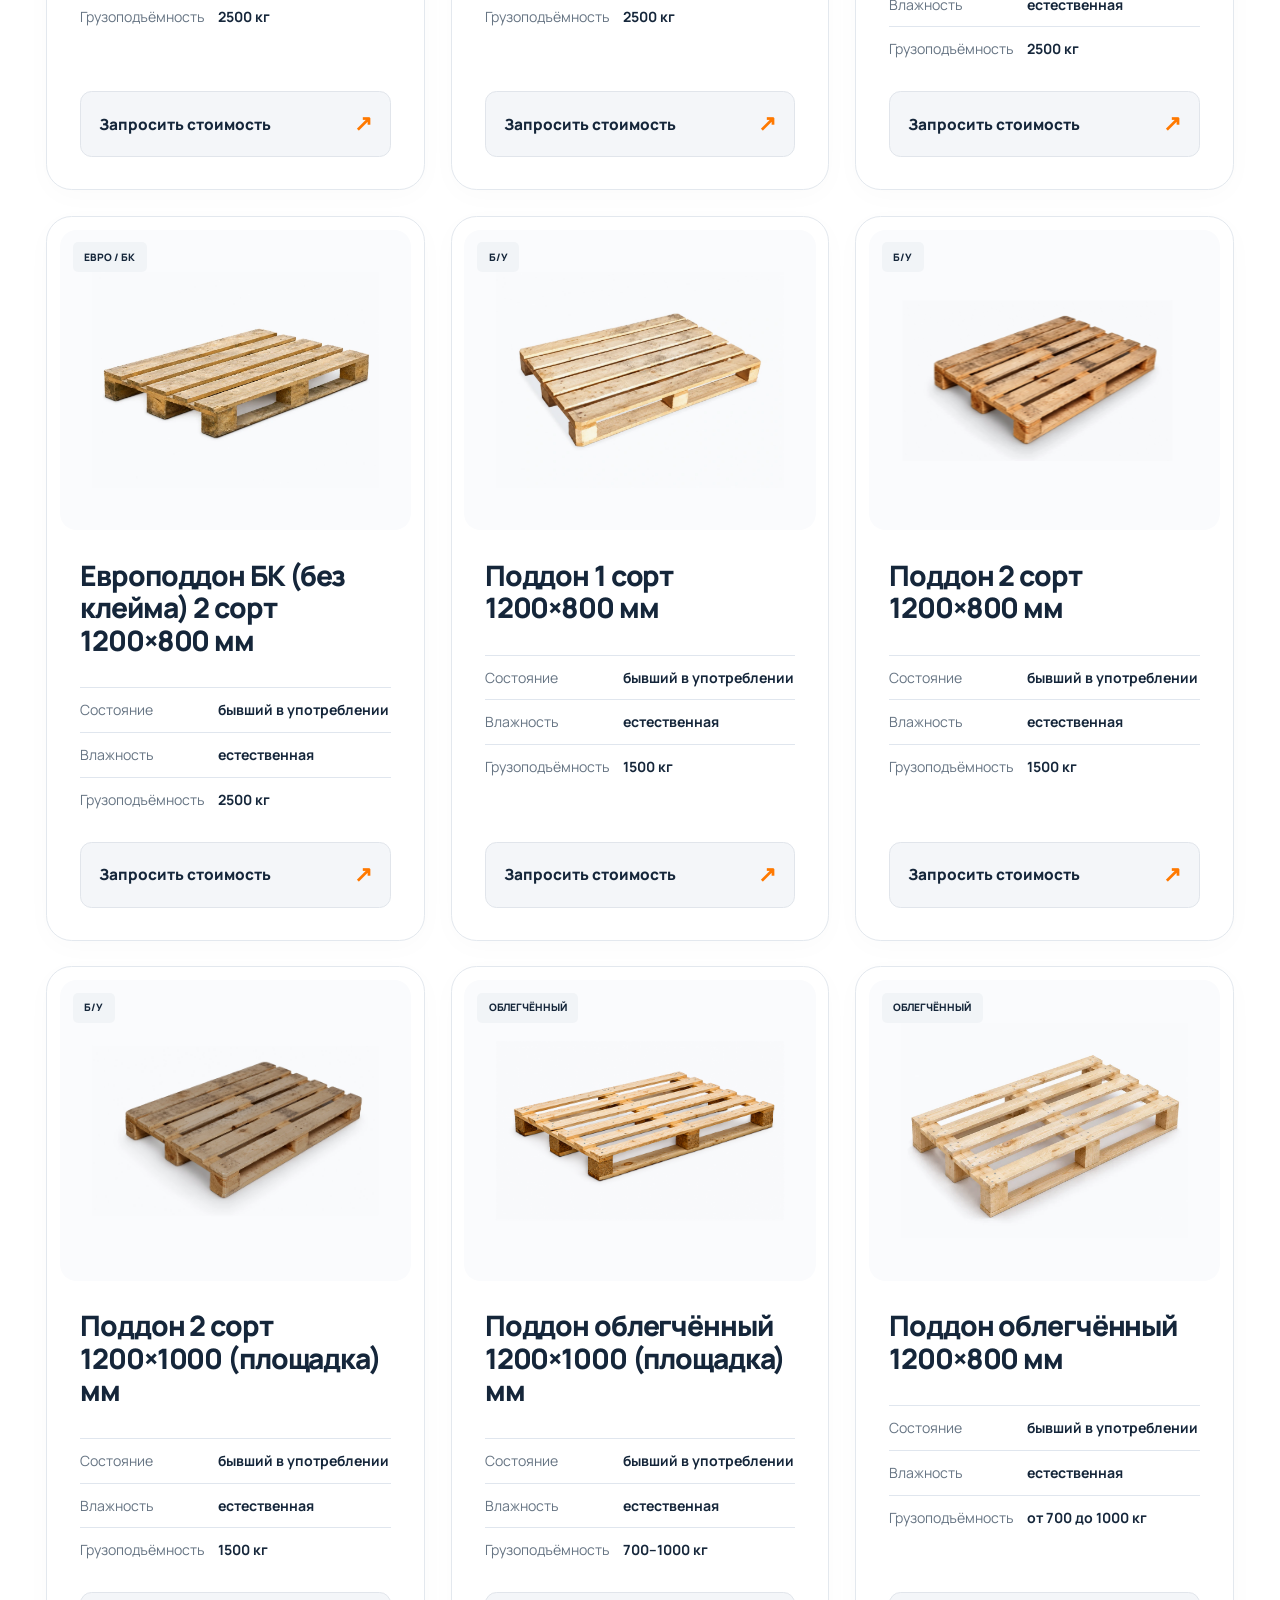
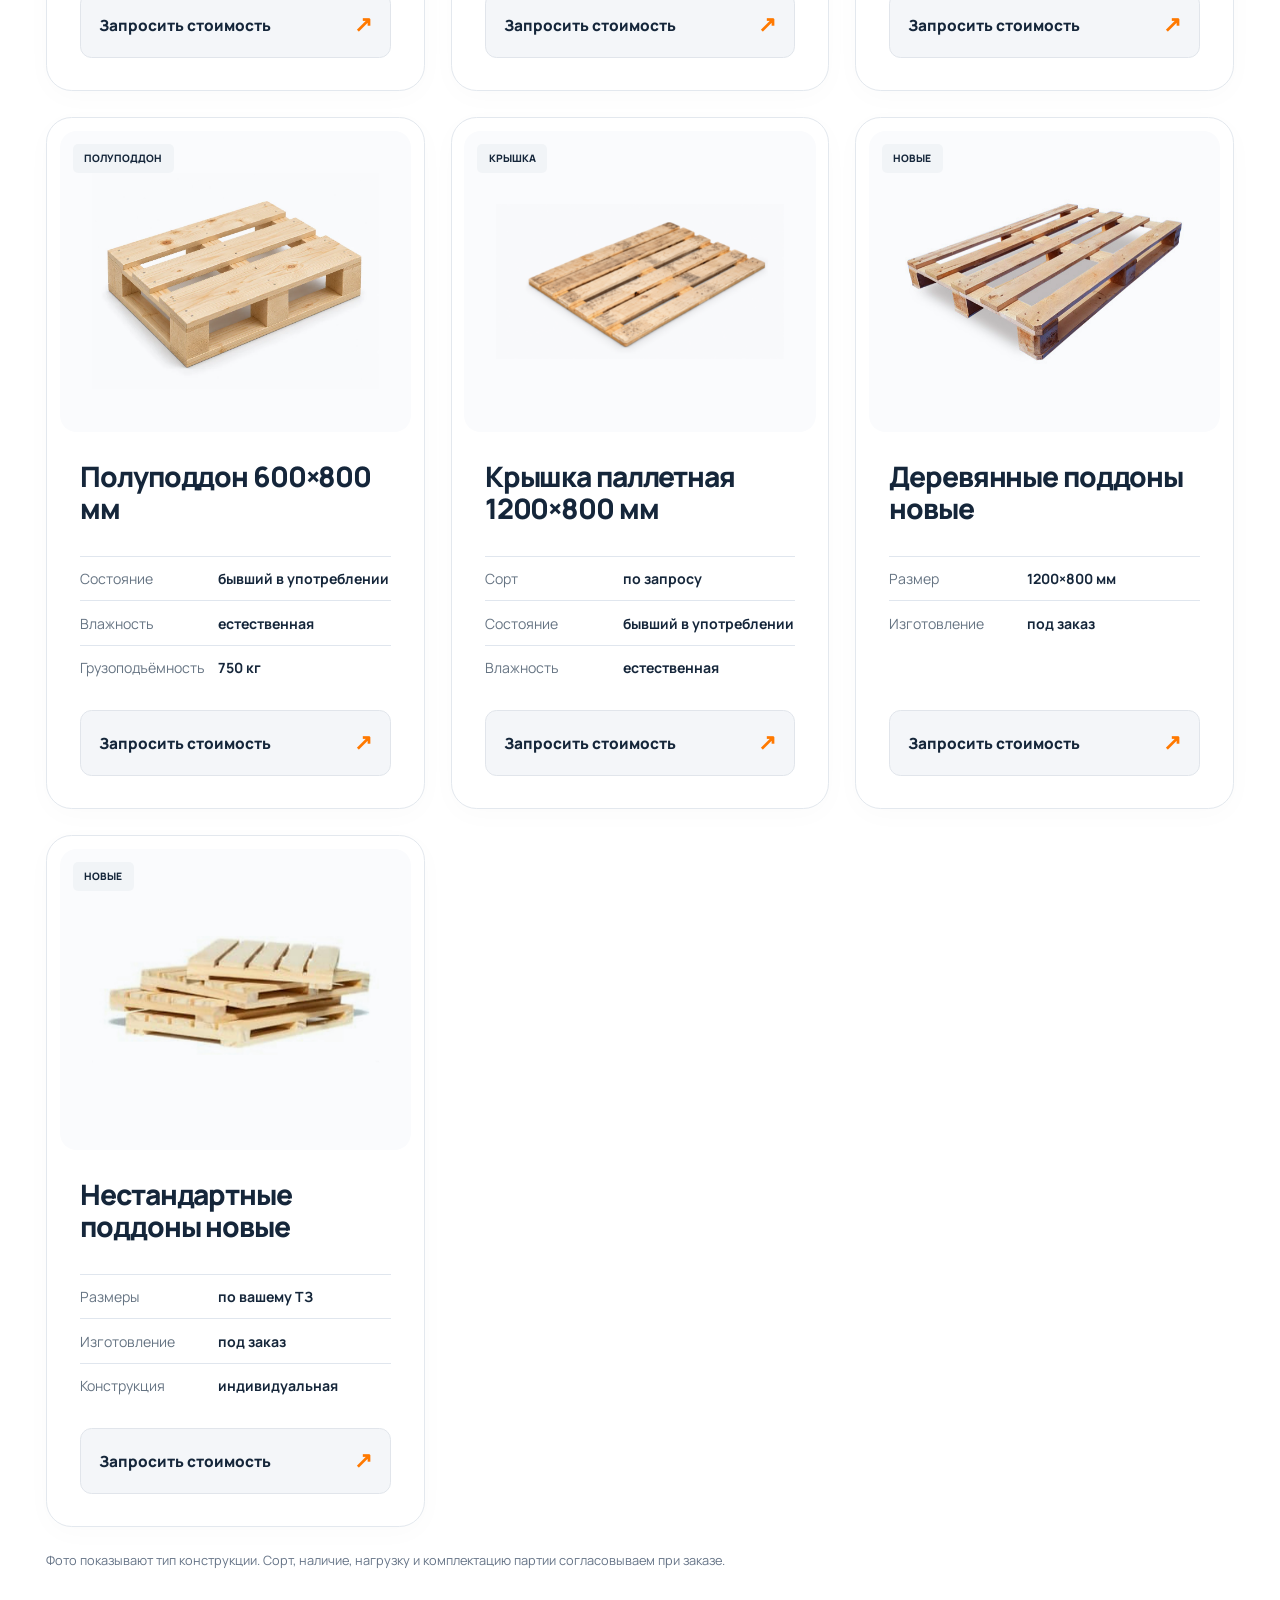
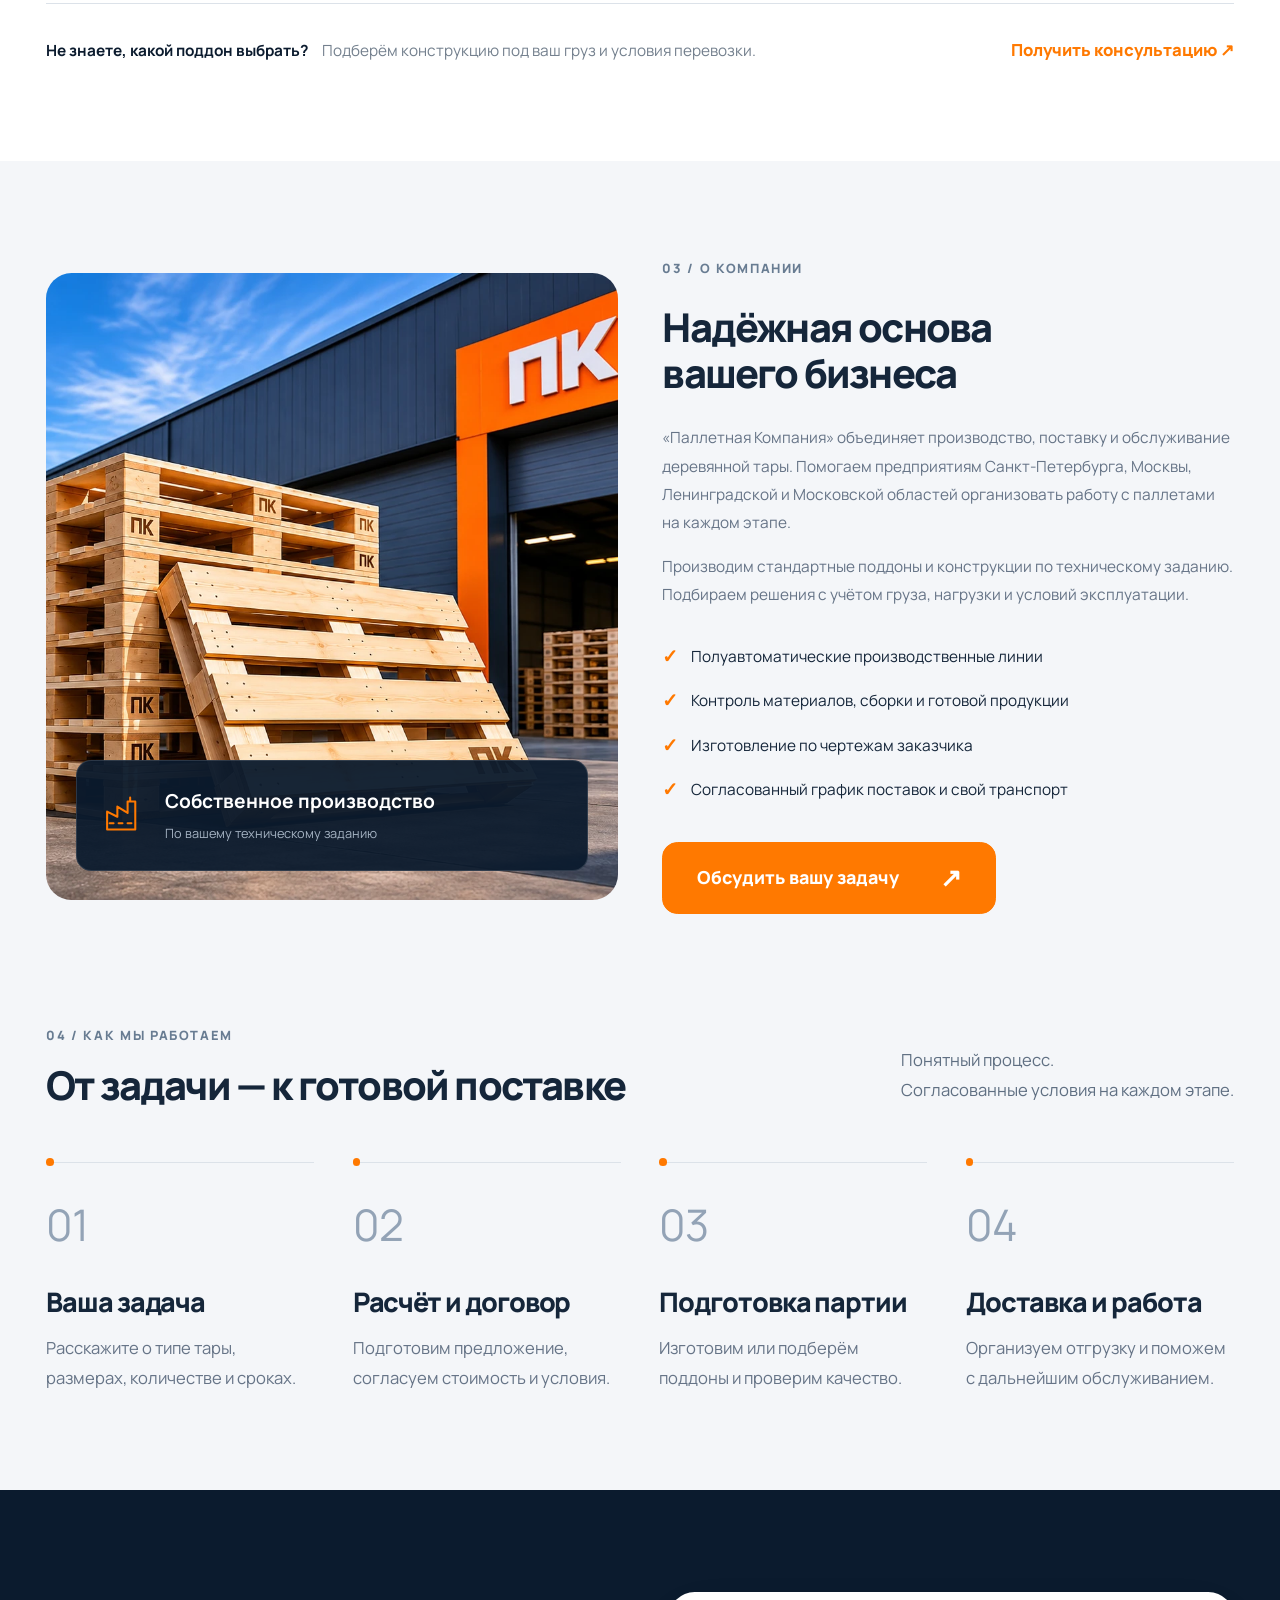
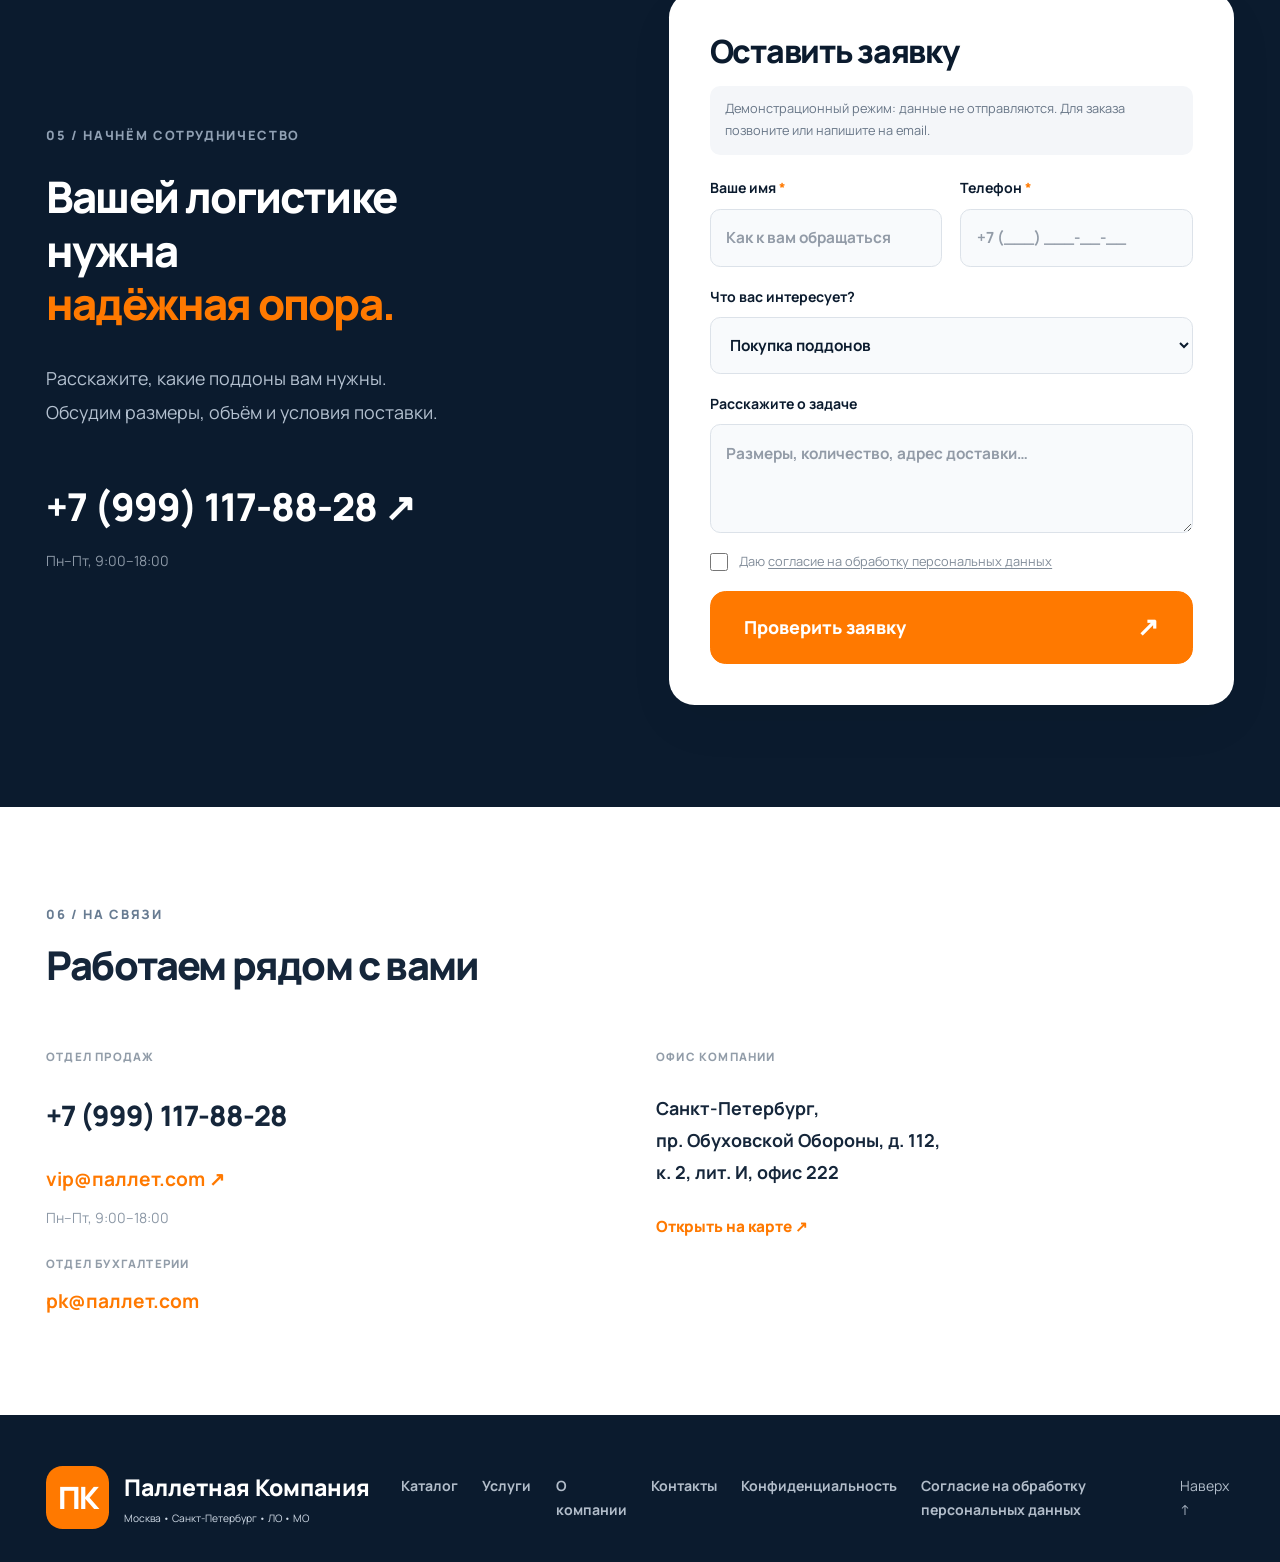
==== commit 8f709c66: "Update website and legal pages" ====
--- a/index.html
+++ b/index.html
@@ -39,12 +39,12 @@
 </div><p class="catalog-note">Фото показывают тип конструкции. Сорт, наличие, нагрузку и комплектацию партии согласовываем при заказе.</p><div class="catalog-help"><span><strong>Не знаете, какой поддон выбрать?</strong> Подберём конструкцию под ваш груз и условия перевозки.</span><button class="text-button" data-request="Помощь с выбором поддонов">Получить консультацию ↗</button></div><div class="sr-only" id="filter-status" aria-live="polite"></div></div></section>
 <section class="section about" id="about"><div class="container about-grid"><div class="production-visual" id="production"><img src="assets/images/warehouse-pk.webp" loading="lazy" width="1672" height="941" alt="Склад деревянных паллет и погрузчик"><div class="production-label"><svg><use href="#factory"/></svg><div>Собственное производство<small>По вашему техническому заданию</small></div></div></div><div class="about-copy"><div class="eyebrow">03 / О КОМПАНИИ</div><h2>Надёжная основа<br>вашего бизнеса</h2><p>«Паллетная Компания» объединяет производство, поставку и обслуживание деревянной тары. Помогаем предприятиям Санкт-Петербурга, Москвы, Ленинградской и Московской областей организовать работу с паллетами на каждом этапе.</p><p>Производим стандартные поддоны и конструкции по техническому заданию. Подбираем решения с учётом груза, нагрузки и условий эксплуатации.</p><ul class="check-list"><li>Полуавтоматические производственные линии</li><li>Контроль материалов, сборки и готовой продукции</li><li>Изготовление по чертежам заказчика</li><li>Согласованный график поставок и свой транспорт</li></ul><button class="button" data-request="Обсудить производство поддонов">Обсудить вашу задачу <span>↗</span></button></div></div></section>
 <section class="section process"><div class="container"><div class="section-head"><div><div class="eyebrow">04 / КАК МЫ РАБОТАЕМ</div><h2>От задачи — к готовой поставке</h2></div><p>Понятный процесс.<br>Согласованные условия на каждом этапе.</p></div><div class="steps"><article><span>01</span><h3>Ваша задача</h3><p>Расскажите о типе тары, размерах, количестве и сроках.</p></article><article><span>02</span><h3>Расчёт и договор</h3><p>Подготовим предложение, согласуем стоимость и условия.</p></article><article><span>03</span><h3>Подготовка партии</h3><p>Изготовим или подберём поддоны и проверим качество.</p></article><article><span>04</span><h3>Доставка и работа</h3><p>Организуем отгрузку и поможем с дальнейшим обслуживанием.</p></article></div></div></section>
-<section class="section request" id="request"><div class="container request-grid"><div><div class="eyebrow">05 / НАЧНЁМ СОТРУДНИЧЕСТВО</div><h2>Вашей логистике<br>нужна <em>надёжная опора.</em></h2><p>Расскажите, какие поддоны вам нужны.<br>Обсудим размеры, объём и условия поставки.</p><a class="request-phone" href="tel:+79991178828">+7 (999) 117-88-28 ↗</a><span class="hours">Пн–Пт, 9:00–18:00</span></div><form class="lead-form" data-lead><h3>Оставить заявку</h3><p class="demo-notice">Демонстрационный режим: данные не отправляются. Для заказа позвоните или напишите на email.</p><div class="form-row"><label>Ваше имя <span>*</span><input name="name" autocomplete="name" placeholder="Как к вам обращаться" required minlength="2" maxlength="80"></label><label>Телефон <span>*</span><input name="phone" type="tel" autocomplete="tel" placeholder="+7 (___) ___-__-__" required maxlength="24"></label></div><label>Что вас интересует?<select name="subject"><option>Покупка поддонов</option><option>Производство на заказ</option><option>Продажа б/у поддонов</option><option>Ремонт и восстановление</option><option>Фитосанитарная обработка</option><option>Утилизация</option><option>Доставка</option><option>Маркировка</option><option>Пулинг</option></select></label><label>Расскажите о задаче<textarea name="message" rows="3" placeholder="Размеры, количество, адрес доставки…" maxlength="2000"></textarea></label><label class="consent"><input type="checkbox" name="consent" required><span>Я согласен с <a href="privacy.html">условиями обработки персональных данных</a></span></label><button class="button" type="submit">Проверить заявку <span>↗</span></button><p class="form-status" role="status"></p></form></div></section>
+<section class="section request" id="request"><div class="container request-grid"><div><div class="eyebrow">05 / НАЧНЁМ СОТРУДНИЧЕСТВО</div><h2>Вашей логистике<br>нужна <em>надёжная опора.</em></h2><p>Расскажите, какие поддоны вам нужны.<br>Обсудим размеры, объём и условия поставки.</p><a class="request-phone" href="tel:+79991178828">+7 (999) 117-88-28 ↗</a><span class="hours">Пн–Пт, 9:00–18:00</span></div><form class="lead-form" data-lead><h3>Оставить заявку</h3><p class="demo-notice">Демонстрационный режим: данные не отправляются. Для заказа позвоните или напишите на email.</p><div class="form-row"><label>Ваше имя <span>*</span><input name="name" autocomplete="name" placeholder="Как к вам обращаться" required minlength="2" maxlength="80"></label><label>Телефон <span>*</span><input name="phone" type="tel" autocomplete="tel" placeholder="+7 (___) ___-__-__" required maxlength="24"></label></div><label>Что вас интересует?<select name="subject"><option>Покупка поддонов</option><option>Производство на заказ</option><option>Продажа б/у поддонов</option><option>Ремонт и восстановление</option><option>Фитосанитарная обработка</option><option>Утилизация</option><option>Доставка</option><option>Маркировка</option><option>Пулинг</option></select></label><label>Расскажите о задаче<textarea name="message" rows="3" placeholder="Размеры, количество, адрес доставки…" maxlength="2000"></textarea></label><label class="consent"><input type="checkbox" name="consent" required><span>Даю <a href="consent.html" target="_blank" rel="noopener">согласие на обработку персональных данных</a></span></label><button class="button" type="submit">Проверить заявку <span>↗</span></button><p class="form-status" role="status"></p></form></div></section>
 <section class="section contacts" id="contacts"><div class="container"><div class="section-head"><div><div class="eyebrow">06 / НА СВЯЗИ</div><h2>Работаем рядом с вами</h2></div></div><div class="contact-grid"><div><span class="contact-label">ОТДЕЛ ПРОДАЖ</span><a class="contact-big" href="tel:+79991178828">+7 (999) 117-88-28</a><a class="contact-mail" href="mailto:vip@xn--80akrarw.com" title="Почтовый ящик пока не настроен">vip@паллет.com ↗</a><span class="hours">Пн–Пт, 9:00–18:00</span><span class="contact-label accounting-label">ОТДЕЛ БУХГАЛТЕРИИ</span><a class="contact-mail accounting-mail" href="mailto:pk@xn--80akrarw.com">pk@паллет.com</a></div><div><span class="contact-label">ОФИС КОМПАНИИ</span><address>Санкт-Петербург,<br>пр. Обуховской Обороны, д. 112,<br>к. 2, лит. И, офис 222</address><a class="text-button map-link" href="https://yandex.ru/maps/?text=Санкт-Петербург%20Обуховской%20Обороны%20112%20корпус%202" target="_blank" rel="noopener">Открыть на карте ↗</a></div></div></div></section>
 </main>
-<footer><div class="container"><div class="footer-top"><a class="brand" href="#top"><span class="brand-icon">ПК</span><span><strong>Паллетная Компания</strong><small>Москва • Санкт-Петербург • ЛО • МО</small></span></a><nav aria-label="Навигация в подвале"><a href="#catalog">Каталог</a><a href="#services">Услуги</a><a href="#about">О компании</a><a href="#contacts">Контакты</a><a href="privacy.html">Конфиденциальность</a></nav><a href="#top" class="footer-up">Наверх ↑</a></div></div></footer>
+<footer><div class="container"><div class="footer-top"><a class="brand" href="#top"><span class="brand-icon">ПК</span><span><strong>Паллетная Компания</strong><small>Москва • Санкт-Петербург • ЛО • МО</small></span></a><nav aria-label="Навигация в подвале"><a href="#catalog">Каталог</a><a href="#services">Услуги</a><a href="#about">О компании</a><a href="#contacts">Контакты</a><a href="privacy.html">Конфиденциальность</a><a href="consent.html" target="_blank" rel="noopener">Согласие на обработку персональных данных</a></nav><a href="#top" class="footer-up">Наверх ↑</a></div></div></footer>
 <button class="back-top" aria-label="Вернуться наверх" hidden>↑</button>
-<dialog id="request-dialog" aria-labelledby="dialog-title"><button class="dialog-close" aria-label="Закрыть окно">×</button><div class="eyebrow">ДАВАЙТЕ ОБСУДИМ</div><h2 id="dialog-title">Заказать звонок</h2><p id="dialog-description"></p><form data-lead class="lead-form"><p class="demo-notice">Демонстрационный режим. Заявка не отправляется. Связаться напрямую: <a href="tel:+79991178828">+7 (999) 117-88-28</a>.</p><input name="subject" type="hidden"><label>Ваше имя *<input name="name" autocomplete="name" required minlength="2" maxlength="80" placeholder="Как к вам обращаться"></label><label>Телефон *<input name="phone" type="tel" autocomplete="tel" required maxlength="24" placeholder="+7 (___) ___-__-__"></label><label class="consent"><input name="consent" type="checkbox" required><span>Я согласен с <a href="privacy.html">условиями обработки персональных данных</a></span></label><button class="button" type="submit">Проверить заявку <span>↗</span></button><p class="form-status" role="status"></p></form></dialog>
+<dialog id="request-dialog" aria-labelledby="dialog-title"><button class="dialog-close" aria-label="Закрыть окно">×</button><div class="eyebrow">ДАВАЙТЕ ОБСУДИМ</div><h2 id="dialog-title">Заказать звонок</h2><p id="dialog-description"></p><form data-lead class="lead-form"><p class="demo-notice">Демонстрационный режим. Заявка не отправляется. Связаться напрямую: <a href="tel:+79991178828">+7 (999) 117-88-28</a>.</p><input name="subject" type="hidden"><label>Ваше имя *<input name="name" autocomplete="name" required minlength="2" maxlength="80" placeholder="Как к вам обращаться"></label><label>Телефон *<input name="phone" type="tel" autocomplete="tel" required maxlength="24" placeholder="+7 (___) ___-__-__"></label><label class="consent"><input name="consent" type="checkbox" required><span>Даю <a href="consent.html" target="_blank" rel="noopener">согласие на обработку персональных данных</a></span></label><button class="button" type="submit">Проверить заявку <span>↗</span></button><p class="form-status" role="status"></p></form></dialog>
 <svg class="svg-defs" xmlns="http://www.w3.org/2000/svg"><defs>
 <filter id="pallet-grade2-tone" color-interpolation-filters="sRGB"><feComponentTransfer><feFuncR type="gamma" amplitude="1" exponent="1.45" offset="0"/><feFuncG type="gamma" amplitude="1" exponent="1.45" offset="0"/><feFuncB type="gamma" amplitude="1" exponent="1.45" offset="0"/></feComponentTransfer></filter>
 <symbol id="factory" viewBox="0 0 32 32"><path d="M4 27V13l8 4V9l8 5V5h6v22H4Zm2-5h3m4 0h3m4 0h3M22 5V2"/></symbol>
